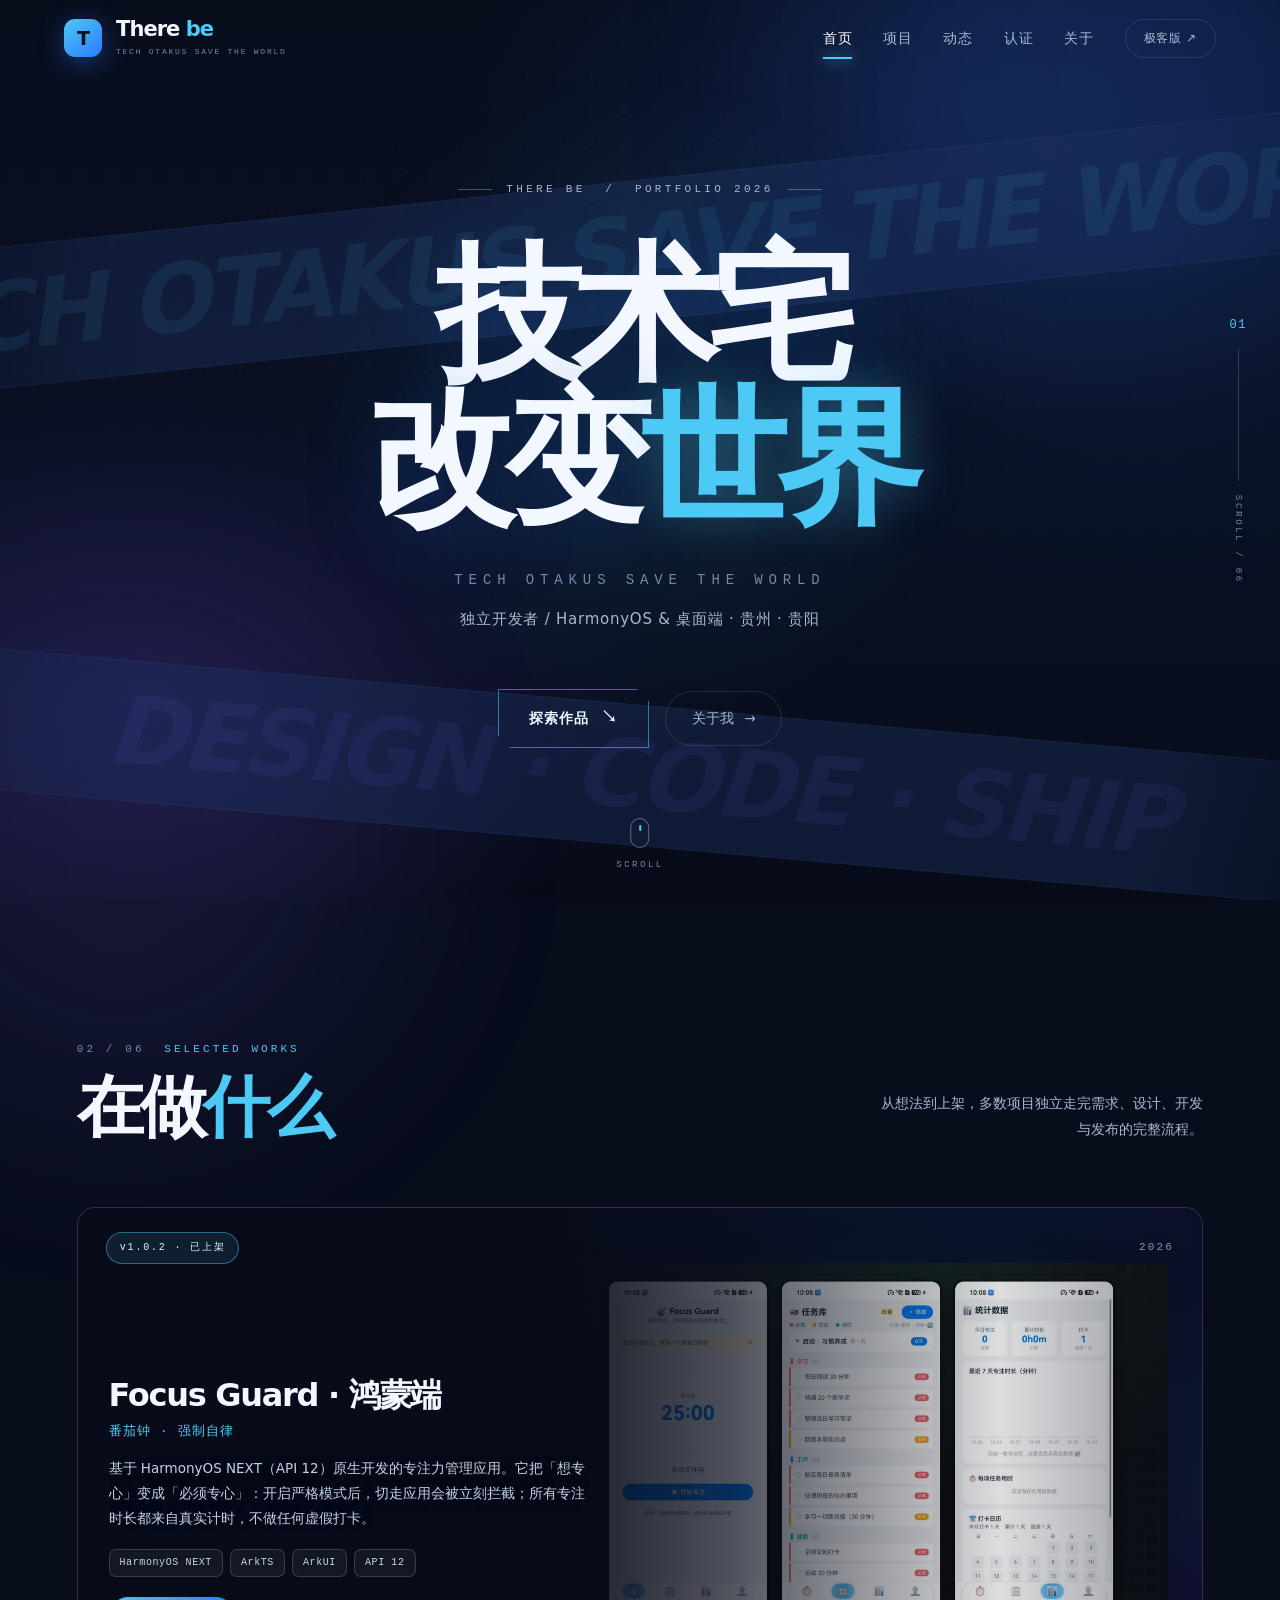
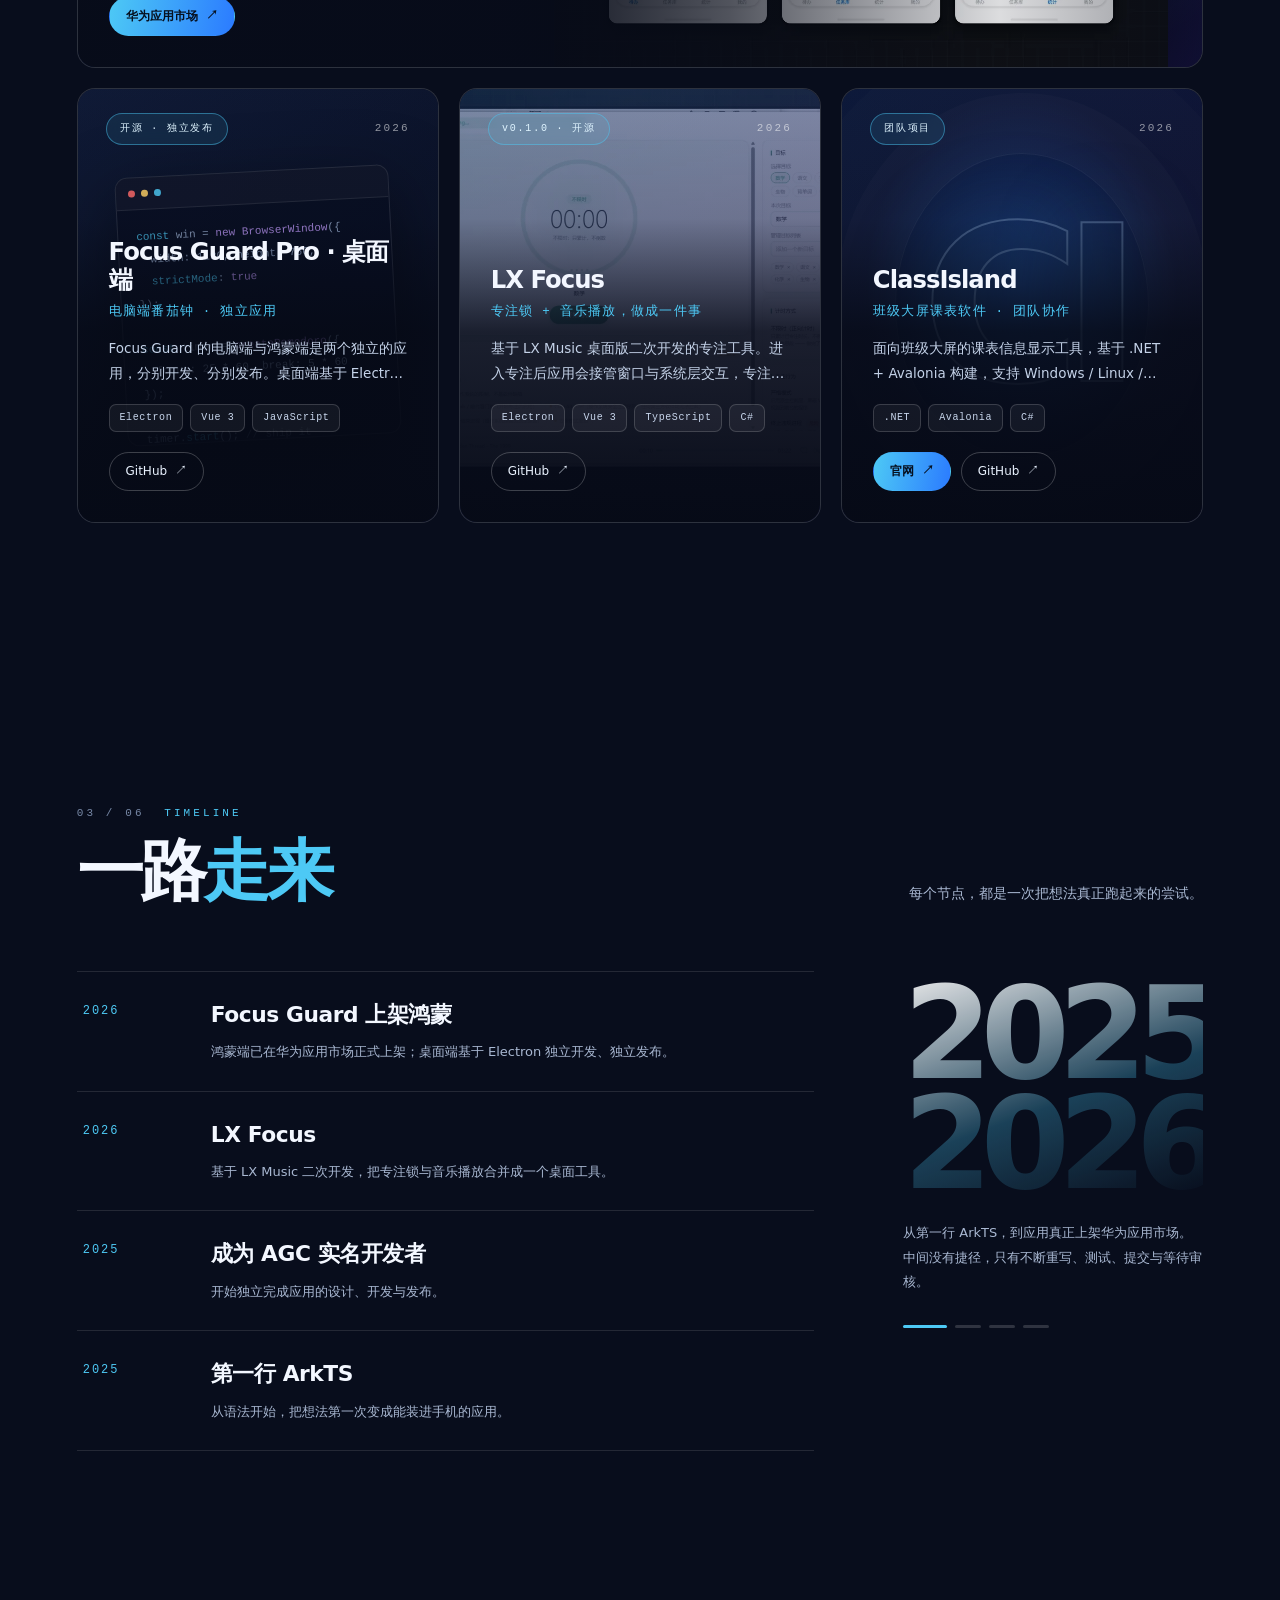
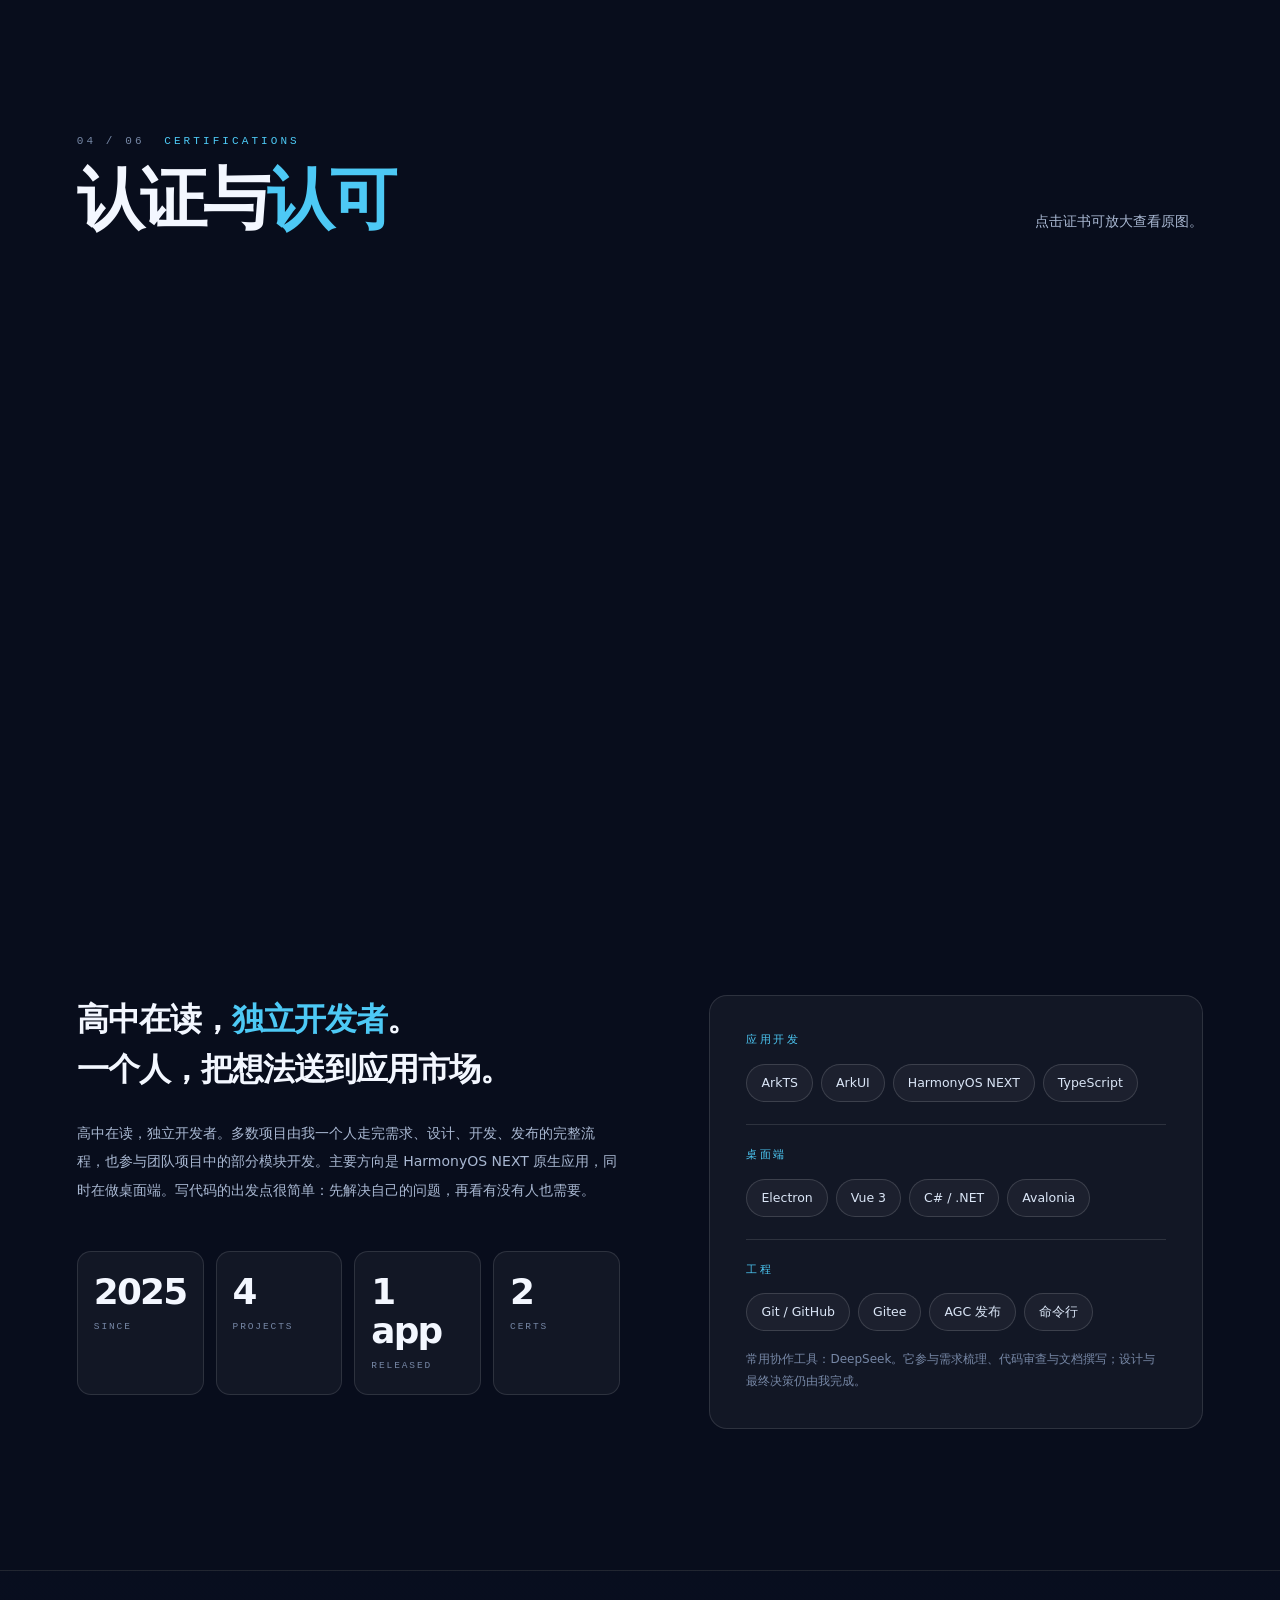
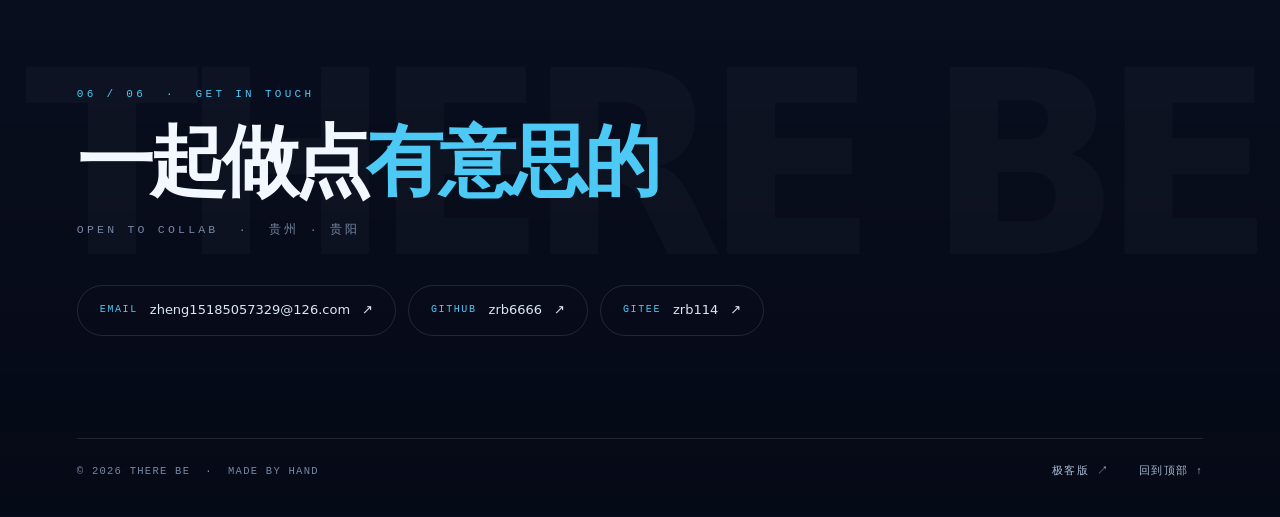
==== mihoyo.html @ 3201049d "新增米哈游官网风格作品集页面 mihoyo.html" ====
<!DOCTYPE html>
<html lang="zh-CN">
<head>
<meta charset="UTF-8">
<meta name="viewport" content="width=device-width, initial-scale=1, viewport-fit=cover">
<meta name="theme-color" content="#080d1c">
<title>There be · 技术宅改变世界</title>
<meta name="description" content="There be 的个人作品集 · 独立开发者 · HarmonyOS 与桌面端应用">
<style>
/* ============================================================
   There be / MIHOYO-STYLE EDITION
   版式语言参考米哈游官网：深蓝点阵、居中超粗大字、青蓝跳色、
   斜切条带、切角按钮、大图产品卡、右侧竖排进度。
   不使用对方 Logo、角色、图片与文案。
   内容全部来自 data.js，改那一处即可同步两版。
   ============================================================ */
:root{
  --bg:#080d1c;
  --bg2:#0c142a;
  --ink:#f3f7ff;
  --sub:#a9b8d2;
  --dim:#7788a6;
  --cyan:#4dc9f5;
  --blue:#2b7bff;
  --violet:#7c6bff;
  --line:rgba(255,255,255,.115);
  --card:rgba(255,255,255,.045);
  --r:18px;
  --mono:"JetBrains Mono","Cascadia Code",Consolas,"SFMono-Regular",monospace;
  --sans:"Segoe UI","PingFang SC","Microsoft YaHei",system-ui,-apple-system,sans-serif;
}
*{box-sizing:border-box;margin:0;padding:0}
html{scroll-behavior:smooth}
body{
  background:var(--bg); color:var(--ink); font-family:var(--sans);
  -webkit-font-smoothing:antialiased; overflow-x:hidden; line-height:1.6;
}
a{color:inherit;text-decoration:none}
img{display:block;max-width:100%}
button{font:inherit;color:inherit;background:none;border:0;cursor:pointer}
::selection{background:rgba(77,201,245,.32);color:#fff}
:focus-visible{outline:2px solid var(--cyan);outline-offset:4px}

/* ---------- 全局背景 ---------- */
.bg-grid{
  position:fixed;inset:0;z-index:0;pointer-events:none;
  background-image:radial-gradient(circle,rgba(150,195,255,.17) 1px,transparent 1.2px);
  background-size:32px 32px;
  -webkit-mask-image:radial-gradient(ellipse 90% 75% at 50% 35%,#000 10%,transparent 100%);
  mask-image:radial-gradient(ellipse 90% 75% at 50% 35%,#000 10%,transparent 100%);
  opacity:.7;
}
.bg-grad{
  position:fixed;inset:0;z-index:0;pointer-events:none;
  background:
    radial-gradient(ellipse 60% 50% at 78% 12%,rgba(43,90,200,.20),transparent 70%),
    radial-gradient(ellipse 55% 45% at 12% 78%,rgba(110,70,220,.16),transparent 72%),
    linear-gradient(180deg,#080d1c 0%,#0a1124 55%,#070b18 100%);
}
.orb{
  position:fixed;border-radius:50%;filter:blur(110px);pointer-events:none;z-index:0;
  opacity:.5;transition:transform .8s cubic-bezier(.2,.7,.2,1);
}
.orb-a{width:620px;height:620px;top:-220px;right:-160px;background:rgba(43,123,255,.28)}
.orb-b{width:520px;height:520px;bottom:-200px;left:-140px;background:rgba(124,107,255,.22)}
main,header,footer{position:relative;z-index:2}

/* ---------- 导航 ---------- */
.nav{
  position:fixed;top:0;left:0;right:0;height:78px;z-index:60;
  display:flex;align-items:center;justify-content:space-between;
  padding:0 clamp(22px,5vw,84px);
  border-bottom:1px solid transparent;
  transition:background .35s,border-color .35s,backdrop-filter .35s;
}
.nav.scrolled{background:rgba(8,13,28,.84);backdrop-filter:blur(20px);border-bottom-color:var(--line)}
.brand{display:flex;align-items:center;gap:14px;flex-shrink:0}
.brand-mark{
  width:38px;height:38px;border-radius:11px;display:grid;place-items:center;
  background:linear-gradient(140deg,var(--cyan),var(--blue));color:#06101f;
  font-weight:900;font-size:19px;letter-spacing:-.06em;
  box-shadow:0 6px 26px rgba(43,123,255,.4);
}
.brand-txt{font-size:21px;font-weight:900;letter-spacing:-.045em;line-height:1.1}
.brand-txt i{font-style:normal;color:var(--cyan)}
.brand-sub{display:block;font-family:var(--mono);font-size:8px;letter-spacing:.22em;color:var(--dim);margin-top:3px}
.menu{display:flex;align-items:center;gap:clamp(18px,2.4vw,36px)}
.menu a{
  position:relative;font-size:13.5px;color:var(--sub);padding:10px 0;
  letter-spacing:.06em;transition:color .25s;white-space:nowrap;
}
.menu a:hover,.menu a.active{color:#fff}
.menu a.active::after{
  content:"";position:absolute;left:0;right:0;bottom:0;height:2px;
  background:var(--cyan);box-shadow:0 0 14px var(--cyan);
}
.menu .alt{
  border:1px solid var(--line);border-radius:999px;padding:9px 18px;font-size:12px;
  transition:border-color .25s,background .25s;
}
.menu .alt:hover{border-color:var(--cyan);background:rgba(77,201,245,.08)}
.menu .alt.active::after{display:none}

/* ---------- 右侧进度轨 ---------- */
.rail{
  position:fixed;right:clamp(16px,2.6vw,44px);top:50%;transform:translateY(-50%);
  z-index:40;display:flex;flex-direction:column;align-items:center;gap:14px;
  font-family:var(--mono);font-size:10px;letter-spacing:.14em;color:var(--dim);
}
.rail .num{color:var(--cyan);font-size:12px}
.rail .track{width:1px;height:132px;background:rgba(255,255,255,.16);position:relative}
.rail .track i{position:absolute;top:0;left:0;width:1px;background:var(--cyan);box-shadow:0 0 10px var(--cyan);height:0;transition:height .25s}
.rail .lbl{writing-mode:vertical-rl;letter-spacing:.3em;font-size:9px}

/* ---------- 通用区块 ---------- */
.sec{padding:clamp(90px,11vw,150px) clamp(22px,6vw,100px);position:relative}
.sec-head{display:flex;align-items:flex-end;justify-content:space-between;gap:28px;margin-bottom:clamp(38px,5vw,64px)}
.sec-kicker{font-family:var(--mono);font-size:11px;letter-spacing:.28em;color:var(--cyan);margin-bottom:14px}
.sec-kicker b{color:var(--dim);font-weight:400;margin-right:10px}
.sec-title{font-size:clamp(36px,5.2vw,68px);font-weight:900;letter-spacing:-.055em;line-height:1.06}
.sec-title em{font-style:normal;color:var(--cyan)}
.sec-side{max-width:330px;font-size:14px;color:var(--sub);line-height:1.9;text-align:right}
.sec-index{font-family:var(--mono);font-size:clamp(50px,8vw,110px);font-weight:700;color:rgba(255,255,255,.045);letter-spacing:-.06em;line-height:1}

/* reveal */
.js .reveal{opacity:0;transform:translateY(34px);transition:opacity .75s cubic-bezier(.2,.7,.2,1),transform .75s cubic-bezier(.2,.7,.2,1)}
.js .reveal.in{opacity:1;transform:none}
.js .reveal.d1{transition-delay:.08s}.js .reveal.d2{transition-delay:.16s}
.js .reveal.d3{transition-delay:.24s}.js .reveal.d4{transition-delay:.32s}

/* ---------- 01 HERO ---------- */
.hero{
  min-height:100svh;display:flex;flex-direction:column;align-items:center;justify-content:center;
  text-align:center;position:relative;overflow:hidden;padding:130px 24px 110px;
}
.hero::after{
  content:"";position:absolute;inset:0;pointer-events:none;
  background:radial-gradient(circle 480px at var(--mx,50%) var(--my,45%),rgba(77,201,245,.10),transparent 70%);
}
.tape{
  position:absolute;left:-12%;width:124%;height:clamp(88px,11vw,150px);
  display:flex;align-items:center;justify-content:center;white-space:nowrap;
  font-style:italic;font-weight:900;font-size:clamp(48px,7.4vw,112px);letter-spacing:-.045em;
  color:rgba(77,201,245,.085);
  background:linear-gradient(90deg,transparent,rgba(28,48,94,.42) 18%,rgba(28,48,94,.42) 82%,transparent);
  border-top:1px solid rgba(120,170,255,.06);border-bottom:1px solid rgba(120,170,255,.06);
  pointer-events:none;user-select:none;
}
.tape.t1{top:20%;transform:rotate(-6deg)}
.tape.t2{bottom:6%;transform:rotate(5deg);color:rgba(124,107,255,.075)}
.hero-inner{position:relative;z-index:3;max-width:1100px}
.hero-kicker{
  display:inline-flex;align-items:center;gap:14px;font-family:var(--mono);
  font-size:11px;letter-spacing:.3em;color:var(--sub);margin-bottom:clamp(26px,3.5vw,44px);
}
.hero-kicker::before,.hero-kicker::after{content:"";width:34px;height:1px;background:rgba(255,255,255,.28)}
.hero h1{
  font-size:clamp(68px,11.5vw,178px);font-weight:900;line-height:.98;
  letter-spacing:-.075em;text-shadow:0 12px 70px rgba(20,70,160,.35);
}
.hero h1 .ln{display:block}
.hero h1 em{font-style:normal;color:var(--cyan);text-shadow:0 0 46px rgba(77,201,245,.38)}
.hero-en{
  margin-top:clamp(24px,3vw,38px);font-family:var(--mono);
  font-size:clamp(10px,1.15vw,14px);letter-spacing:.42em;color:var(--dim);
}
.hero-sub{margin-top:16px;font-size:clamp(13px,1.2vw,15px);color:var(--sub);letter-spacing:.05em}
.hero-btns{display:flex;align-items:center;justify-content:center;gap:16px;margin-top:clamp(38px,4.5vw,58px);flex-wrap:wrap}
.corner{
  position:relative;display:inline-flex;align-items:center;gap:12px;
  padding:16px 30px;font-size:14px;font-weight:700;letter-spacing:.08em;
  border:1px solid rgba(77,201,245,.55);color:#eaf8ff;
  clip-path:polygon(0 0,calc(100% - 13px) 0,100% 13px,100% 100%,13px 100%,0 calc(100% - 13px));
  transition:background .28s,color .28s,transform .28s,box-shadow .28s;
}
.corner:hover{background:var(--cyan);color:#07101f;transform:translateY(-2px);box-shadow:0 12px 40px rgba(77,201,245,.3)}
.corner .arw{font-family:var(--mono);font-size:16px}
.btn-ghost{
  display:inline-flex;align-items:center;gap:10px;padding:16px 26px;font-size:13.5px;
  color:var(--sub);border:1px solid var(--line);border-radius:999px;transition:all .28s;
}
.btn-ghost:hover{color:#fff;border-color:rgba(255,255,255,.4);background:rgba(255,255,255,.05)}
.scroll-cue{
  position:absolute;bottom:28px;left:50%;transform:translateX(-50%);z-index:4;
  display:flex;flex-direction:column;align-items:center;gap:10px;
  font-family:var(--mono);font-size:9px;letter-spacing:.28em;color:var(--dim);
}
.scroll-cue .mouse{width:19px;height:30px;border:1px solid rgba(255,255,255,.35);border-radius:11px;position:relative}
.scroll-cue .mouse::after{
  content:"";position:absolute;left:50%;top:6px;width:2px;height:6px;border-radius:2px;
  background:var(--cyan);transform:translateX(-50%);animation:cue 1.8s ease-in-out infinite;
}
@keyframes cue{0%,100%{opacity:.25;transform:translate(-50%,0)}50%{opacity:1;transform:translate(-50%,8px)}}

/* ---------- 02 项目大卡 ---------- */
.works-grid{display:grid;grid-template-columns:repeat(3,minmax(0,1fr));gap:20px}
.card{
  position:relative;border:1px solid var(--line);border-radius:var(--r);overflow:hidden;
  min-height:clamp(360px,34vw,470px);background:var(--card);isolation:isolate;
  transition:transform .45s cubic-bezier(.2,.7,.2,1),border-color .35s,box-shadow .45s;
}
.card:hover{transform:translateY(-6px);border-color:rgba(77,201,245,.4);box-shadow:0 26px 60px rgba(0,0,0,.45)}
.card.wide{grid-column:1/-1;min-height:clamp(380px,36vw,500px)}
.card-visual{position:absolute;inset:0;z-index:0;transition:transform .8s cubic-bezier(.2,.7,.2,1)}
.card:hover .card-visual{transform:scale(1.055)}
.card-shade{position:absolute;inset:0;z-index:1;background:linear-gradient(180deg,rgba(8,13,28,.06) 0%,rgba(8,13,28,.22) 30%,rgba(6,10,22,.84) 56%,rgba(6,10,22,.98) 100%)}
.card.wide .card-shade{background:linear-gradient(90deg,rgba(7,11,24,.97) 0%,rgba(7,11,24,.94) 42%,rgba(7,11,24,.70) 58%,rgba(7,11,24,.14) 82%,rgba(7,11,24,.46) 100%)}
.card-top{position:absolute;top:24px;left:28px;right:28px;z-index:2;display:flex;justify-content:space-between;align-items:center}
.badge{
  font-family:var(--mono);font-size:10px;letter-spacing:.18em;color:#dff4ff;
  border:1px solid rgba(77,201,245,.45);background:rgba(77,201,245,.10);
  padding:7px 13px;border-radius:999px;backdrop-filter:blur(8px);
}
.card-year{font-family:var(--mono);font-size:11px;letter-spacing:.2em;color:rgba(255,255,255,.55)}
.card-body{position:absolute;z-index:2;left:clamp(24px,2.4vw,38px);right:clamp(24px,2.4vw,38px);bottom:clamp(24px,2.4vw,36px)}
.card.wide .card-body{max-width:50%}
.card-name{font-size:clamp(24px,2.5vw,38px);font-weight:900;letter-spacing:-.04em;line-height:1.15}
.card:not(.wide) .card-name{font-size:clamp(21px,1.9vw,28px)}
.card-sub{font-size:12.5px;color:var(--cyan);letter-spacing:.1em;margin-top:8px;font-family:var(--mono)}
.card-desc{font-size:13.5px;color:#c4d2e8;line-height:1.85;margin-top:14px;display:-webkit-box;-webkit-line-clamp:2;-webkit-box-orient:vertical;overflow:hidden}
.card.wide .card-desc{-webkit-line-clamp:3;max-width:480px;text-shadow:0 2px 14px rgba(4,8,18,.92)}
.tags{display:flex;flex-wrap:wrap;gap:7px;margin-top:18px}
.tags span{
  font-family:var(--mono);font-size:10px;letter-spacing:.06em;color:#c8d6ec;
  border:1px solid rgba(255,255,255,.16);background:rgba(255,255,255,.05);
  padding:5px 10px;border-radius:7px;
}
.card-links{display:flex;gap:10px;margin-top:20px;flex-wrap:wrap}
.card-links a{
  display:inline-flex;align-items:center;gap:8px;font-size:12px;padding:9px 16px;border-radius:999px;
  border:1px solid rgba(255,255,255,.22);color:#eaf3ff;transition:all .25s;
}
.card-links a:hover{background:#fff;color:#0a1124;border-color:#fff}
.card-links a.primary{background:linear-gradient(100deg,var(--cyan),var(--blue));border-color:transparent;color:#06101f;font-weight:700}
.card-links a.primary:hover{filter:brightness(1.12)}
.card-links .arrow{font-family:var(--mono)}

/* 卡片视觉：四种 */
.v-phone{
  background:radial-gradient(ellipse 48% 70% at 74% 55%,rgba(77,201,245,.28),transparent 72%),
             linear-gradient(140deg,#12224a,#0a1430 60%,#1a1550);
}
.v-phone img{position:absolute;right:3%;bottom:-2%;height:90%;width:auto;object-fit:contain;filter:drop-shadow(0 18px 46px rgba(0,0,0,.6))}
.v-shot{background:linear-gradient(140deg,#101c3c,#0a1430)}
.v-shot img{width:100%;height:100%;object-fit:cover;opacity:.72;filter:brightness(.78) saturate(.9)}
.v-shot::after{content:"";position:absolute;inset:0;background:linear-gradient(140deg,rgba(43,123,255,.16),rgba(124,107,255,.20))}
.v-window{
  background:linear-gradient(140deg,#101b38,#0b1228 70%,#161a3e);
  display:grid;place-items:center;
}
.v-window .win{
  width:76%;height:62%;border:1px solid rgba(255,255,255,.14);border-radius:12px;
  background:rgba(9,15,34,.86);box-shadow:0 26px 70px rgba(0,0,0,.55);overflow:hidden;
  transform:rotate(-3deg);transition:transform .8s cubic-bezier(.2,.7,.2,1);
}
.card:hover .v-window .win{transform:rotate(0) translateY(-6px)}
.v-window .bar{height:32px;border-bottom:1px solid rgba(255,255,255,.1);display:flex;align-items:center;gap:6px;padding:0 12px;background:rgba(255,255,255,.035)}
.v-window .bar i{width:7px;height:7px;border-radius:50%;background:rgba(255,255,255,.22)}
.v-window .bar i:first-child{background:#ff6b6b}.v-window .bar i:nth-child(2){background:#ffd166}.v-window .bar i:nth-child(3){background:var(--cyan)}
.v-window .code{padding:16px 18px;font-family:var(--mono);font-size:11px;line-height:2.05;color:#9fb4d6}
.v-window .code b{color:var(--cyan);font-weight:400}.v-window .code u{color:#c39cff;text-decoration:none}
.v-mono{
  background:radial-gradient(ellipse 60% 60% at 50% 45%,rgba(43,123,255,.32),transparent 72%),
             linear-gradient(140deg,#0d1a3c,#111033);
  display:grid;place-items:center;
}
.v-mono span{
  font-size:clamp(120px,17vw,240px);font-weight:900;letter-spacing:-.09em;line-height:1;
  color:transparent;-webkit-text-stroke:2px rgba(180,215,255,.35);
  text-shadow:0 0 90px rgba(77,201,245,.25);
}
.v-mono::before{
  content:"";position:absolute;width:70%;height:70%;border:1px solid rgba(255,255,255,.07);
  border-radius:50%;box-shadow:0 0 0 60px rgba(255,255,255,.018),0 0 0 120px rgba(255,255,255,.012);
}

/* ---------- 03 动态 / 时间线 ---------- */
.news{display:grid;grid-template-columns:minmax(0,1fr) 300px;gap:clamp(40px,7vw,100px);align-items:start}
.news-list{border-top:1px solid var(--line)}
.news-item{
  display:grid;grid-template-columns:104px minmax(0,1fr);gap:24px;
  padding:26px 6px;border-bottom:1px solid var(--line);transition:background .3s,padding .3s;
}
.news-item:hover{background:rgba(255,255,255,.035);padding-left:16px}
.news-time{font-family:var(--mono);font-size:12px;letter-spacing:.16em;color:var(--cyan);padding-top:4px}
.news-title{font-size:clamp(17px,1.7vw,22px);font-weight:800;letter-spacing:-.02em}
.news-desc{font-size:13px;color:var(--sub);line-height:1.85;margin-top:8px}
.news-aside{position:relative;padding-top:8px}
.news-aside .big{
  font-size:clamp(76px,10vw,148px);font-weight:900;letter-spacing:-.09em;line-height:.86;
  background:linear-gradient(160deg,rgba(255,255,255,.9),rgba(77,201,245,.28) 55%,transparent);
  -webkit-background-clip:text;background-clip:text;color:transparent;
}
.news-aside p{font-size:13px;color:var(--sub);line-height:1.9;margin-top:22px}
.news-aside .dotline{display:flex;gap:8px;margin-top:30px}
.news-aside .dotline i{width:26px;height:3px;border-radius:2px;background:rgba(255,255,255,.16)}
.news-aside .dotline i:first-child{background:var(--cyan);width:44px}

/* ---------- 04 认证 ---------- */
.certs-grid{display:grid;grid-template-columns:repeat(2,minmax(0,1fr));gap:20px}
.cert-card{
  display:grid;grid-template-columns:150px minmax(0,1fr);gap:28px;align-items:center;
  padding:26px;border:1px solid var(--line);border-radius:var(--r);background:var(--card);
  transition:transform .4s,border-color .3s,background .3s;cursor:zoom-in;
}
.cert-card:hover{transform:translateY(-4px);border-color:rgba(77,201,245,.38);background:rgba(255,255,255,.07)}
.cert-thumb{
  height:180px;border-radius:10px;overflow:hidden;background:#e9eef7;
  display:grid;place-items:center;border:1px solid rgba(255,255,255,.14);
}
.cert-thumb img{width:100%;height:100%;object-fit:cover}
.cert-level{font-family:var(--mono);font-size:10px;letter-spacing:.2em;color:var(--cyan)}
.cert-name{font-size:clamp(17px,1.7vw,22px);font-weight:800;margin-top:10px;letter-spacing:-.02em}
.cert-org{font-size:12.5px;color:var(--sub);margin-top:8px}
.cert-meta{font-family:var(--mono);font-size:11px;color:var(--dim);margin-top:16px;letter-spacing:.08em}
.cert-zoom{display:inline-flex;align-items:center;gap:7px;font-size:11.5px;color:var(--cyan);margin-top:18px;font-family:var(--mono)}

/* ---------- 05 关于 / 技术栈 ---------- */
.about{display:grid;grid-template-columns:minmax(0,1.1fr) minmax(0,1fr);gap:clamp(40px,7vw,96px);align-items:start}
.about-lead{font-size:clamp(22px,2.5vw,34px);font-weight:800;line-height:1.55;letter-spacing:-.03em}
.about-lead em{font-style:normal;color:var(--cyan)}
.about-intro{font-size:14px;color:var(--sub);line-height:2.05;margin-top:24px;max-width:620px}
.stats-grid{display:grid;grid-template-columns:repeat(4,1fr);gap:12px;margin-top:46px}
.stat{
  border:1px solid var(--line);border-radius:14px;padding:20px 16px;background:var(--card);
  transition:border-color .3s,transform .3s;
}
.stat:hover{border-color:rgba(77,201,245,.4);transform:translateY(-3px)}
.stat b{display:block;font-size:clamp(24px,2.8vw,38px);font-weight:900;letter-spacing:-.05em;line-height:1.1}
.stat span{display:block;font-family:var(--mono);font-size:9.5px;letter-spacing:.2em;color:var(--dim);margin-top:8px;text-transform:uppercase}
.stack-box{border:1px solid var(--line);border-radius:var(--r);background:var(--card);padding:clamp(24px,3vw,36px)}
.stack-row{padding:22px 0;border-bottom:1px solid var(--line)}
.stack-row:first-child{padding-top:0}.stack-row:last-child{border:0;padding-bottom:0}
.stack-group{font-family:var(--mono);font-size:11px;letter-spacing:.22em;color:var(--cyan);margin-bottom:14px}
.stack-items{display:flex;flex-wrap:wrap;gap:8px}
.stack-items span{
  font-size:12.5px;color:#dbe6f7;border:1px solid rgba(255,255,255,.14);
  background:rgba(255,255,255,.045);padding:8px 14px;border-radius:999px;transition:all .25s;
}
.stack-items span:hover{border-color:var(--cyan);color:#fff;background:rgba(77,201,245,.1)}
.stack-note{font-size:12px;color:var(--dim);margin-top:18px;line-height:1.8}

/* ---------- 06 页脚 ---------- */
.footer{
  position:relative;overflow:hidden;border-top:1px solid var(--line);
  padding:clamp(72px,9vw,120px) clamp(22px,6vw,100px) 36px;
  background:linear-gradient(180deg,rgba(10,17,36,.4),rgba(6,10,22,.9));
}
.footer-word{
  position:absolute;left:50%;top:12%;transform:translateX(-50%);
  font-size:clamp(110px,20vw,320px);font-weight:900;letter-spacing:-.08em;line-height:1;
  color:rgba(255,255,255,.028);white-space:nowrap;pointer-events:none;user-select:none;
}
.footer-in{position:relative;z-index:2}
.footer-tag{font-family:var(--mono);font-size:11px;letter-spacing:.3em;color:var(--cyan)}
.footer h2{font-size:clamp(38px,6vw,84px);font-weight:900;letter-spacing:-.06em;line-height:1.05;margin-top:18px}
.footer h2 em{font-style:normal;color:var(--cyan)}
.footer-sub{font-family:var(--mono);font-size:11.5px;letter-spacing:.28em;color:var(--dim);margin-top:18px}
.contact-row{display:flex;flex-wrap:wrap;gap:12px;margin-top:46px}
.contact-row a{
  display:inline-flex;align-items:center;gap:12px;padding:14px 22px;border-radius:999px;
  border:1px solid var(--line);font-size:13px;color:#dbe6f7;transition:all .28s;
}
.contact-row a:hover{border-color:var(--cyan);background:rgba(77,201,245,.09);transform:translateY(-2px)}
.contact-row a b{font-family:var(--mono);font-size:10px;letter-spacing:.16em;color:var(--cyan);font-weight:400}
.footer-bot{
  display:flex;justify-content:space-between;flex-wrap:wrap;gap:14px;
  margin-top:clamp(60px,8vw,110px);padding-top:24px;border-top:1px solid var(--line);
  font-family:var(--mono);font-size:10.5px;letter-spacing:.12em;color:var(--dim);
}
.footer-bot a{color:var(--sub)}.footer-bot a:hover{color:var(--cyan)}

/* ---------- 灯箱 ---------- */
.lb{
  position:fixed;inset:0;z-index:100;background:rgba(4,7,16,.92);backdrop-filter:blur(14px);
  display:none;align-items:center;justify-content:center;padding:36px;cursor:zoom-out;
}
.lb.open{display:flex}
.lb img{max-width:min(92vw,1000px);max-height:88vh;object-fit:contain;border-radius:8px;box-shadow:0 30px 90px rgba(0,0,0,.7)}
.lb .close{position:absolute;top:26px;right:32px;font-family:var(--mono);font-size:12px;letter-spacing:.2em;color:var(--sub)}

/* ---------- 响应式 ---------- */
@media (max-width:1080px){
  .rail{display:none}
  .news{grid-template-columns:1fr}
  .news-aside{display:none}
  .card.wide .card-body{max-width:62%}
}
@media (max-width:900px){
  .works-grid{grid-template-columns:repeat(2,minmax(0,1fr))}
  .card.wide{grid-column:1/-1}
  .about{grid-template-columns:1fr}
  .sec-side{display:none}
  .v-phone img{height:86%;right:2%}
}
@media (max-width:720px){
  .nav{height:66px;padding:0 20px}
  .brand-txt{font-size:18px}.brand-sub{display:none}
  .menu{gap:14px}
  .menu a{font-size:12px}
  .menu a:nth-child(3),.menu a:nth-child(4){display:none}
  .menu .alt{display:none}
  .hero{padding:120px 18px 100px;min-height:100svh}
  .hero h1{font-size:clamp(58px,15vw,104px);letter-spacing:-.07em}
  .hero-en{letter-spacing:.24em;font-size:10px}
  .hero-kicker{font-size:9px;letter-spacing:.18em;white-space:nowrap;margin-bottom:26px}
  .hero-kicker::before,.hero-kicker::after{display:none}
  .tape.t1{top:23%;opacity:.72}.tape.t2{bottom:9%;opacity:.6}
  .tape{font-size:clamp(34px,9vw,60px)}
  .works-grid,.certs-grid{grid-template-columns:1fr}
  .card,.card.wide{min-height:500px;grid-column:auto}
  .card.wide .card-body{max-width:100%}
  /* 移动端把视觉图锁在上半部，下半部纯深色留给文字，避免叠字 */
  .card-visual{inset:0 0 43% 0}
  .card:hover .card-visual{transform:scale(1.03)}
  .card-shade,.card.wide .card-shade{
    background:linear-gradient(180deg,rgba(7,11,24,.06) 0%,rgba(7,11,24,.20) 38%,rgba(6,10,22,.92) 59%,#060a16 76%);
  }
  .card-body{bottom:22px}
  .card-desc,.card.wide .card-desc{-webkit-line-clamp:2}
  .tags{margin-top:12px}
  .card-links{margin-top:14px}
  .v-phone img{height:96%;width:auto;right:0;bottom:0;opacity:.95}
  .v-window .win{height:74%;width:84%}
  .v-mono span{font-size:140px}
  .news-item{grid-template-columns:70px 1fr;gap:14px;padding:22px 2px}
  .stats-grid{grid-template-columns:repeat(2,1fr)}
  .cert-card{grid-template-columns:110px 1fr;gap:18px;padding:18px}
  .cert-thumb{height:140px}
  .sec{padding:78px 20px}
  .footer h2{font-size:clamp(36px,10vw,60px)}
  .footer-word{font-size:34vw}
}
@media (prefers-reduced-motion:reduce){
  html{scroll-behavior:auto}
  *,*::before,*::after{animation-duration:.01ms!important;transition-duration:.01ms!important}
  .js .reveal{opacity:1;transform:none}
}
</style>
</head>
<body>

<div class="bg-grad"></div>
<div class="bg-grid"></div>
<div class="orb orb-a" id="orbA"></div>
<div class="orb orb-b" id="orbB"></div>

<header class="nav" id="nav">
  <a class="brand" href="#home" aria-label="返回顶部">
    <span class="brand-mark">T</span>
    <span>
      <span class="brand-txt">There <i>be</i></span>
      <span class="brand-sub">TECH OTAKUS SAVE THE WORLD</span>
    </span>
  </a>
  <nav class="menu" id="menu" aria-label="主导航">
    <a href="#home" class="active">首页</a>
    <a href="#works">项目</a>
    <a href="#timeline">动态</a>
    <a href="#certs">认证</a>
    <a href="#about">关于</a>
    <a href="index.html" class="alt">极客版 ↗</a>
  </nav>
</header>

<aside class="rail" aria-hidden="true">
  <span class="num" id="railNum">01</span>
  <span class="track"><i id="railBar"></i></span>
  <span class="lbl">SCROLL / 06</span>
</aside>

<main>

  <!-- 01 HERO -->
  <section class="hero" id="home">
    <div class="tape t1">TECH OTAKUS SAVE THE WORLD</div>
    <div class="tape t2">DESIGN · CODE · SHIP</div>
    <div class="hero-inner">
      <div class="hero-kicker">THERE BE&nbsp;&nbsp;/&nbsp;&nbsp;PORTFOLIO 2026</div>
      <h1>
        <span class="ln">技术宅</span>
        <span class="ln">改变<em>世界</em></span>
      </h1>
      <div class="hero-en">TECH OTAKUS SAVE THE WORLD</div>
      <div class="hero-sub" id="heroSub">独立开发者 · HarmonyOS 与桌面端应用</div>
      <div class="hero-btns">
        <a class="corner" href="#works">探索作品 <span class="arw">↘</span></a>
        <a class="btn-ghost" href="#about">关于我 <span aria-hidden="true">→</span></a>
      </div>
    </div>
    <div class="scroll-cue" aria-hidden="true">
      <span class="mouse"></span>
      <span>SCROLL</span>
    </div>
  </section>

  <!-- 02 项目 -->
  <section class="sec" id="works">
    <div class="sec-head reveal">
      <div>
        <div class="sec-kicker"><b>02 / 06</b> SELECTED WORKS</div>
        <h2 class="sec-title">在做<em>什么</em></h2>
      </div>
      <div class="sec-side">从想法到上架，多数项目独立走完需求、设计、开发与发布的完整流程。</div>
    </div>
    <div class="works-grid" id="worksGrid"></div>
  </section>

  <!-- 03 动态 -->
  <section class="sec" id="timeline">
    <div class="sec-head reveal">
      <div>
        <div class="sec-kicker"><b>03 / 06</b> TIMELINE</div>
        <h2 class="sec-title">一路<em>走来</em></h2>
      </div>
      <div class="sec-side">每个节点，都是一次把想法真正跑起来的尝试。</div>
    </div>
    <div class="news">
      <div class="news-list" id="newsList"></div>
      <div class="news-aside reveal d2">
        <div class="big">2025<br>2026</div>
        <p>从第一行 ArkTS，到应用真正上架华为应用市场。中间没有捷径，只有不断重写、测试、提交与等待审核。</p>
        <div class="dotline"><i></i><i></i><i></i><i></i></div>
      </div>
    </div>
  </section>

  <!-- 04 认证 -->
  <section class="sec" id="certs">
    <div class="sec-head reveal">
      <div>
        <div class="sec-kicker"><b>04 / 06</b> CERTIFICATIONS</div>
        <h2 class="sec-title">认证与<em>认可</em></h2>
      </div>
      <div class="sec-side">点击证书可放大查看原图。</div>
    </div>
    <div class="certs-grid" id="certsGrid"></div>
  </section>

  <!-- 05 关于 -->
  <section class="sec" id="about">
    <div class="sec-head reveal">
      <div>
        <div class="sec-kicker"><b>05 / 06</b> ABOUT / TOOLBOX</div>
        <h2 class="sec-title">关于<em>我</em></h2>
      </div>
      <div class="sec-side">写代码的出发点很简单：先解决自己的问题，再看有没有人也需要。</div>
    </div>
    <div class="about">
      <div class="reveal">
        <div class="about-lead" id="aboutLead"></div>
        <p class="about-intro" id="aboutIntro"></p>
        <div class="stats-grid" id="statsGrid"></div>
      </div>
      <div class="stack-box reveal d2">
        <div id="stackRows"></div>
        <p class="stack-note">常用协作工具：DeepSeek。它参与需求梳理、代码审查与文档撰写；设计与最终决策仍由我完成。</p>
      </div>
    </div>
  </section>

</main>

<!-- 06 页脚 / 联系 -->
<footer class="footer" id="contact">
  <div class="footer-word" aria-hidden="true">THERE BE</div>
  <div class="footer-in">
    <div class="footer-tag">06 / 06 &nbsp;·&nbsp; GET IN TOUCH</div>
    <h2>一起做点<em>有意思的</em></h2>
    <div class="footer-sub">OPEN TO COLLAB &nbsp;·&nbsp; 贵州 · 贵阳</div>
    <div class="contact-row" id="contactRow"></div>
    <div class="footer-bot">
      <span>© <span id="year">2026</span> THERE BE &nbsp;·&nbsp; MADE BY HAND</span>
      <span><a href="index.html">极客版 ↗</a> &nbsp;&nbsp; <a href="#home">回到顶部 ↑</a></span>
    </div>
  </div>
</footer>

<div class="lb" id="lightbox" role="dialog" aria-modal="true" aria-label="证书原图">
  <span class="close">ESC / 点击关闭</span>
  <img id="lbImg" alt="证书原图">
</div>

<script src="data.js"></script>
<script>
(function () {
  document.documentElement.classList.add('js');
  var S = (typeof SITE !== 'undefined') ? SITE : null;
  var $ = function (s) { return document.querySelector(s); };
  var esc = function (s) {
    return String(s == null ? '' : s).replace(/[&<>"']/g, function (c) {
      return { '&': '&amp;', '<': '&lt;', '>': '&gt;', '"': '&quot;', "'": '&#39;' }[c];
    });
  };

  if (!S) { console.error('data.js 未加载'); return; }

  /* ---------- 首屏 ---------- */
  $('#heroSub').textContent = S.role + ' · ' + S.location;
  document.title = S.name + ' · ' + S.tagline;
  $('#year').textContent = new Date().getFullYear();

  /* ---------- 项目卡 ---------- */
  var visuals = [
    '<div class="card-visual v-phone"><img src="assets/screenshots/focus-guard-harmony.webp" alt="Focus Guard 鸿蒙端真机截图"></div>',
    '<div class="card-visual v-window"><div class="win"><div class="bar"><i></i><i></i><i></i></div><div class="code"><b>const</b> win = <u>new BrowserWindow</u>({<br>&nbsp;&nbsp;width: 1180, height: 760,<br>&nbsp;&nbsp;<b>strictMode</b>: <u>true</u><br>});<br><br><b>const</b> timer = <u>createPomodoro</u>({<br>&nbsp;&nbsp;focus: 25 * 60, break: 5 * 60<br>});<br><br>timer.<b>start</b>(); <span style="color:#5c6b85">// ship it</span></div></div></div>',
    '<div class="card-visual v-shot"><img src="assets/screenshots/lx-focus.webp" alt="LX Focus 桌面端截图"></div>',
    '<div class="card-visual v-mono"><span>CI</span></div>'
  ];

  $('#worksGrid').innerHTML = S.projects.map(function (p, i) {
    var wide = p.featured ? ' wide' : '';
    var links = [];
    if (p.demo) links.push('<a class="primary" href="' + esc(p.demo) + '" target="_blank" rel="noopener">' + esc(p.demoLabel || '在线演示') + ' <span class="arrow">↗</span></a>');
    (p.links || []).forEach(function (l) {
      links.push('<a href="' + esc(l.href) + '" target="_blank" rel="noopener">' + esc(l.label) + ' <span class="arrow">↗</span></a>');
    });
    var tags = (p.stack || []).slice(0, 4).map(function (t) { return '<span>' + esc(t) + '</span>'; }).join('');
    return '' +
      '<article class="card' + wide + ' reveal' + (i ? ' d' + Math.min(i, 4) : '') + '">' +
        visuals[i % visuals.length] +
        '<div class="card-shade"></div>' +
        '<div class="card-top"><span class="badge">' + esc(p.status || 'PROJECT') + '</span><span class="card-year">' + esc(p.year || '') + '</span></div>' +
        '<div class="card-body">' +
          '<h3 class="card-name">' + esc(p.name) + '</h3>' +
          '<div class="card-sub">' + esc(p.subtitle || '') + '</div>' +
          '<p class="card-desc">' + esc(p.desc || '') + '</p>' +
          '<div class="tags">' + tags + '</div>' +
          '<div class="card-links">' + links.join('') + '</div>' +
        '</div>' +
      '</article>';
  }).join('');

  /* ---------- 时间线 ---------- */
  $('#newsList').innerHTML = S.timeline.map(function (n, i) {
    return '<div class="news-item reveal d' + Math.min(i + 1, 4) + '">' +
      '<span class="news-time">' + esc(n.time) + '</span>' +
      '<div><div class="news-title">' + esc(n.title) + '</div>' +
      '<div class="news-desc">' + esc(n.desc) + '</div></div></div>';
  }).join('');

  /* ---------- 认证 ---------- */
  $('#certsGrid').innerHTML = S.certs.map(function (c, i) {
    return '<div class="cert-card reveal d' + (i + 1) + '" data-img="' + esc(c.image || '') + '" tabindex="0" role="button" aria-label="放大查看 ' + esc(c.name) + '">' +
      '<div class="cert-thumb"><img src="' + esc(c.image || '') + '" alt="' + esc(c.name) + '" loading="lazy"></div>' +
      '<div><div class="cert-level">' + esc(c.level || 'CERTIFICATE') + '</div>' +
      '<div class="cert-name">' + esc(c.name) + '</div>' +
      '<div class="cert-org">' + esc(c.org) + '</div>' +
      '<div class="cert-meta">' + esc(c.issued) + ' &nbsp;—&nbsp; ' + esc(c.valid) + '</div>' +
      '<div class="cert-zoom">⊕ 查看原图</div></div></div>';
  }).join('');

  /* ---------- 关于 ---------- */
  $('#aboutLead').innerHTML = '高中在读，<em>独立开发者</em>。<br>一个人，把想法送到应用市场。';
  $('#aboutIntro').textContent = S.intro;
  $('#statsGrid').innerHTML = S.stats.map(function (s) {
    return '<div class="stat"><b>' + esc(s.v) + '</b><span>' + esc(s.k) + '</span></div>';
  }).join('');
  $('#stackRows').innerHTML = S.stack.map(function (g) {
    return '<div class="stack-row"><div class="stack-group">' + esc(g.group) + '</div>' +
      '<div class="stack-items">' + g.items.map(function (t) { return '<span>' + esc(t) + '</span>'; }).join('') + '</div></div>';
  }).join('');

  /* ---------- 联系 ---------- */
  $('#contactRow').innerHTML = S.contacts.map(function (c) {
    return '<a href="' + esc(c.href) + '"' + (c.href.indexOf('http') === 0 ? ' target="_blank" rel="noopener"' : '') + '>' +
      '<b>' + esc(c.label.toUpperCase()) + '</b>' + esc(c.value) + ' <span aria-hidden="true">↗</span></a>';
  }).join('');

  /* ---------- 灯箱 ---------- */
  var lb = $('#lightbox'), lbImg = $('#lbImg'), lastFocus = null;
  function openLb(src) {
    if (!src) return;
    lastFocus = document.activeElement;
    lbImg.src = src; lb.classList.add('open'); document.body.style.overflow = 'hidden';
  }
  function closeLb() {
    lb.classList.remove('open'); document.body.style.overflow = '';
    if (lastFocus && lastFocus.focus) lastFocus.focus();
  }
  $('#certsGrid').addEventListener('click', function (e) {
    var card = e.target.closest('.cert-card'); if (card) openLb(card.dataset.img);
  });
  $('#certsGrid').addEventListener('keydown', function (e) {
    if (e.key === 'Enter' || e.key === ' ') {
      var card = e.target.closest('.cert-card');
      if (card) { e.preventDefault(); openLb(card.dataset.img); }
    }
  });
  lb.addEventListener('click', closeLb);
  document.addEventListener('keydown', function (e) { if (e.key === 'Escape' && lb.classList.contains('open')) closeLb(); });

  /* ---------- 滚动：导航 / 进度 / 高亮 ---------- */
  var sections = ['home', 'works', 'timeline', 'certs', 'about', 'contact'];
  var nav = $('#nav'), menuLinks = Array.prototype.slice.call(document.querySelectorAll('#menu a[href^="#"]'));
  function onScroll() {
    var y = window.scrollY || document.documentElement.scrollTop;
    nav.classList.toggle('scrolled', y > 30);
    var max = document.documentElement.scrollHeight - window.innerHeight;
    $('#railBar').style.height = (max > 0 ? Math.min(100, y / max * 100) : 0) + '%';
    var cur = 0;
    sections.forEach(function (id, i) {
      var el = document.getElementById(id);
      if (el && el.getBoundingClientRect().top <= window.innerHeight * 0.42) cur = i;
    });
    $('#railNum').textContent = String(cur + 1).padStart(2, '0');
    menuLinks.forEach(function (a) { a.classList.toggle('active', a.getAttribute('href') === '#' + sections[cur]); });
  }
  window.addEventListener('scroll', onScroll, { passive: true });
  window.addEventListener('resize', onScroll);
  onScroll();

  /* ---------- 入场 ---------- */
  if ('IntersectionObserver' in window) {
    var io = new IntersectionObserver(function (entries) {
      entries.forEach(function (en) {
        if (en.isIntersecting) { en.target.classList.add('in'); io.unobserve(en.target); }
      });
    }, { threshold: 0.12, rootMargin: '0px 0px -6% 0px' });
    document.querySelectorAll('.reveal').forEach(function (el) { io.observe(el); });
  } else {
    document.querySelectorAll('.reveal').forEach(function (el) { el.classList.add('in'); });
  }

  /* ---------- 鼠标光斑视差 ---------- */
  var hero = document.querySelector('.hero'), reduce = window.matchMedia('(prefers-reduced-motion: reduce)').matches;
  if (!reduce) {
    hero.addEventListener('mousemove', function (e) {
      var r = hero.getBoundingClientRect();
      hero.style.setProperty('--mx', ((e.clientX - r.left) / r.width * 100) + '%');
      hero.style.setProperty('--my', ((e.clientY - r.top) / r.height * 100) + '%');
    });
    window.addEventListener('scroll', function () {
      var y = window.scrollY;
      $('#orbA').style.transform = 'translate3d(0,' + (y * 0.06) + 'px,0)';
      $('#orbB').style.transform = 'translate3d(0,' + (-y * 0.045) + 'px,0)';
    }, { passive: true });
  }
})();
</script>
</body>
</html>
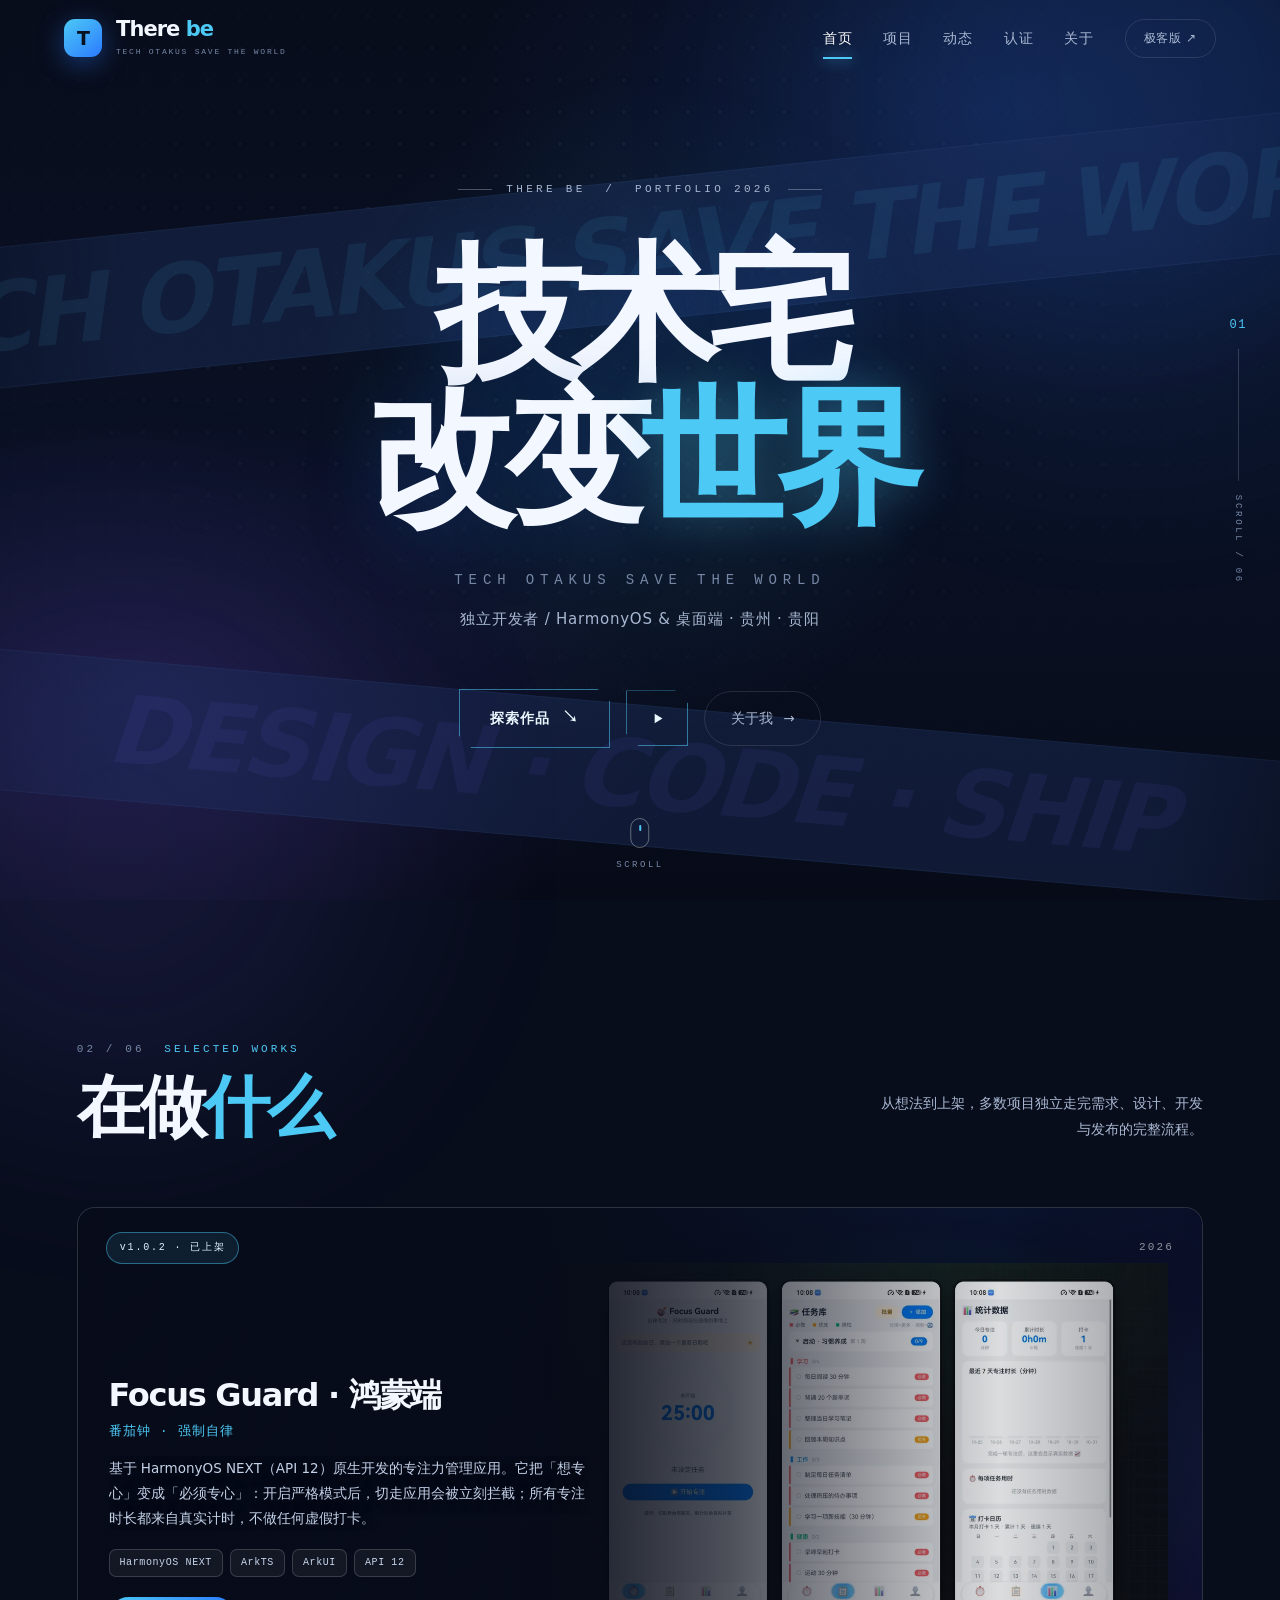
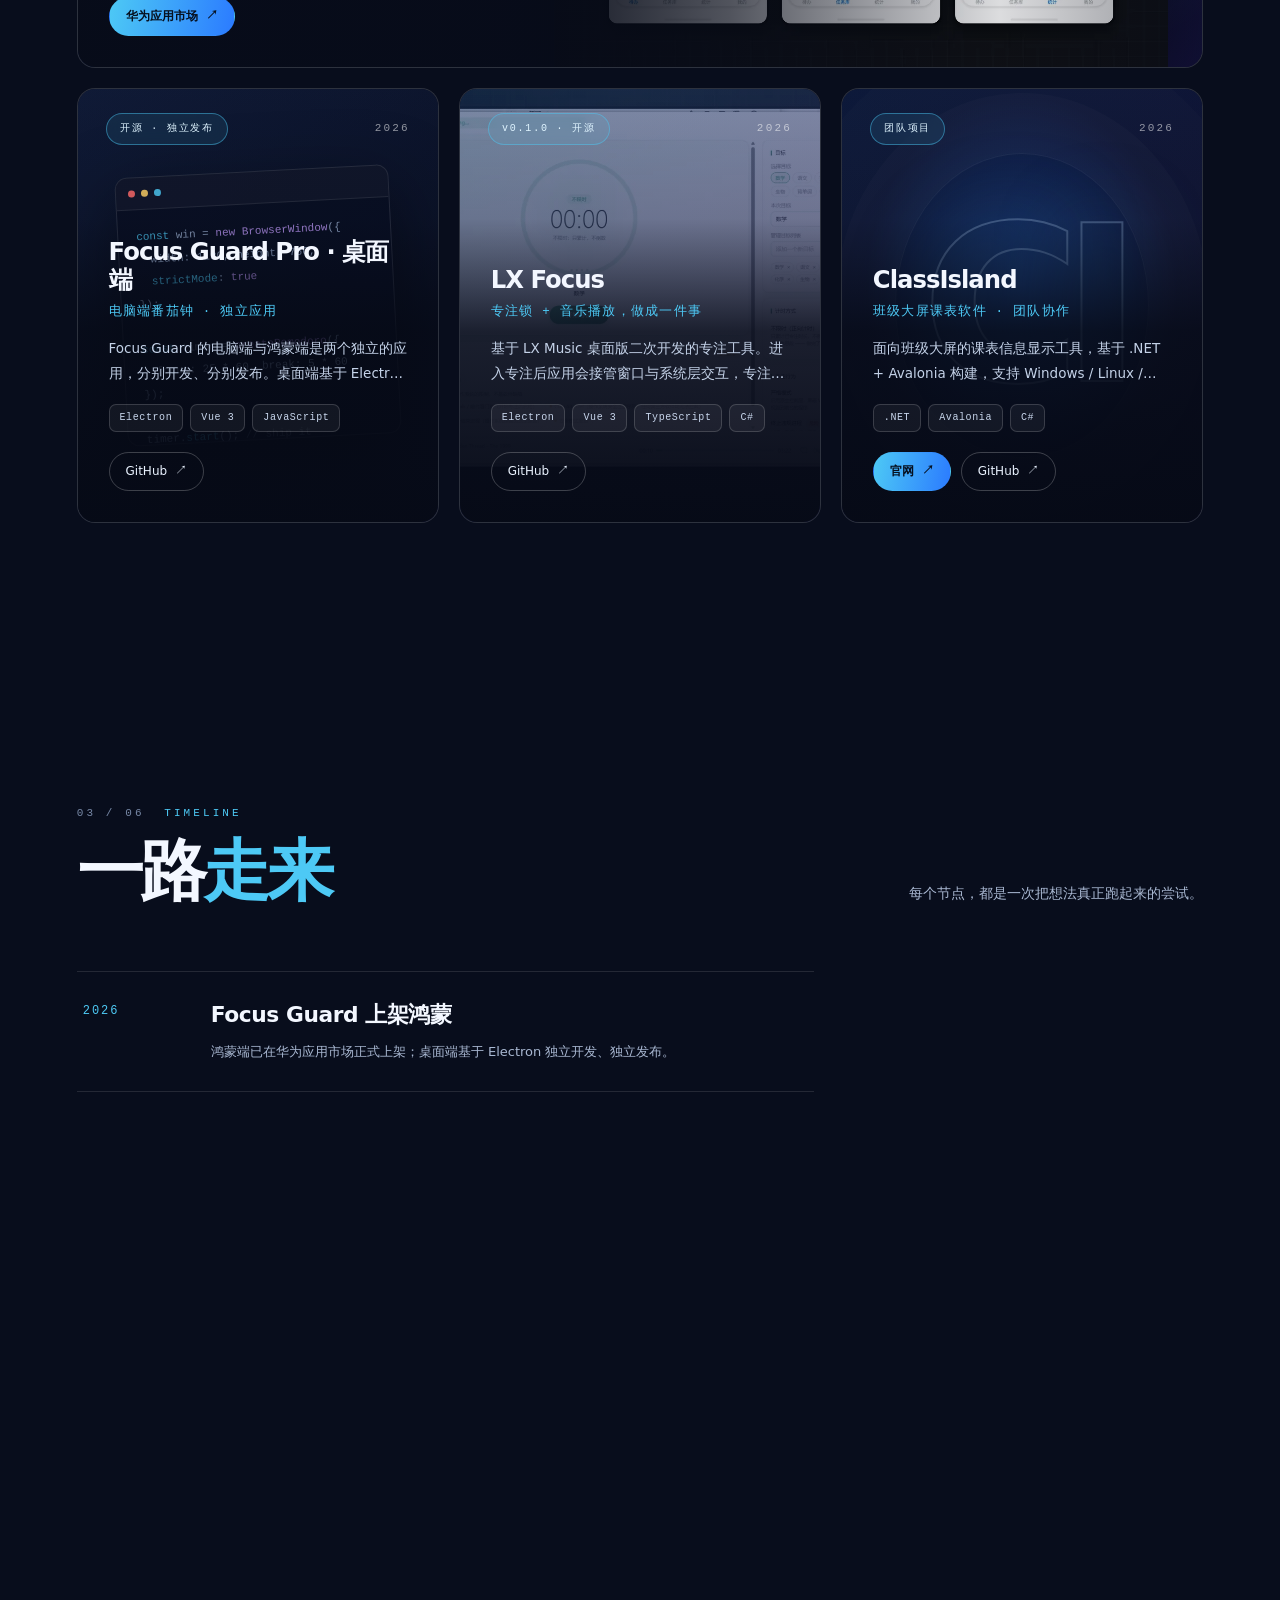
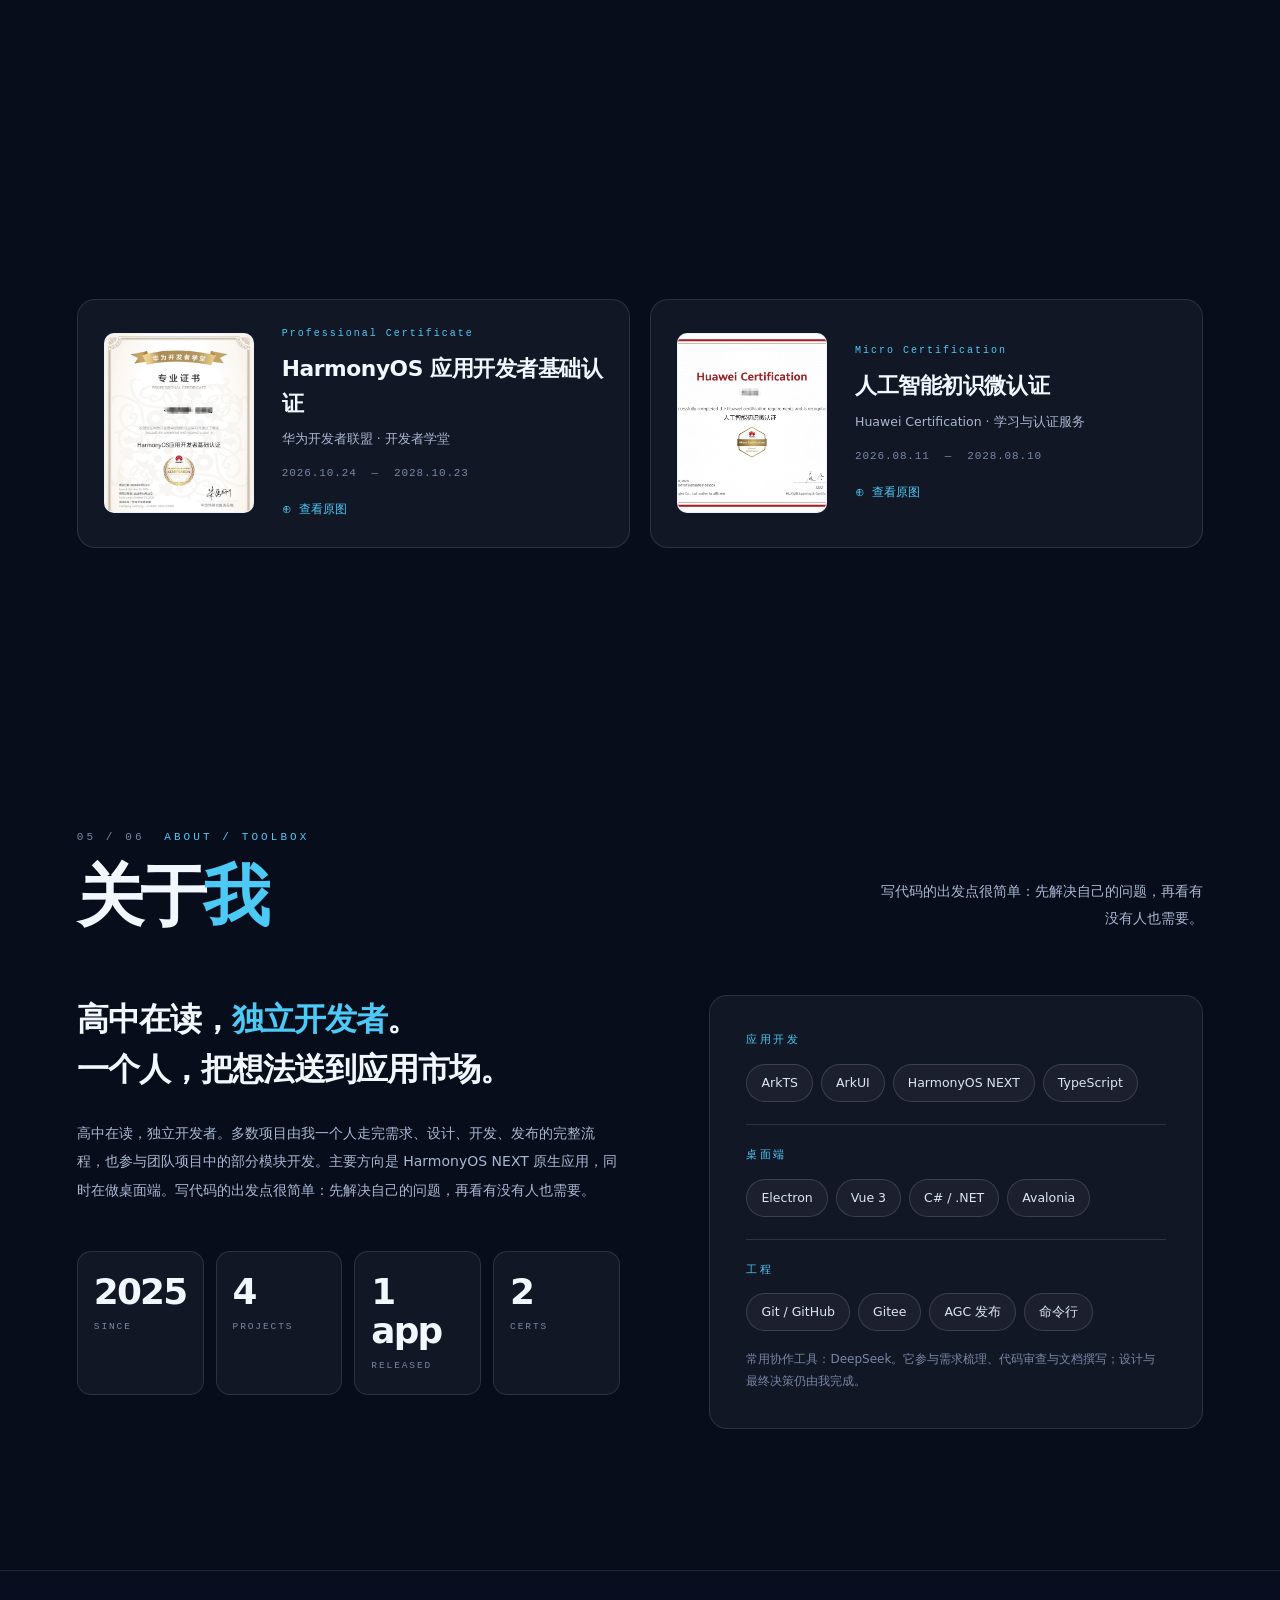
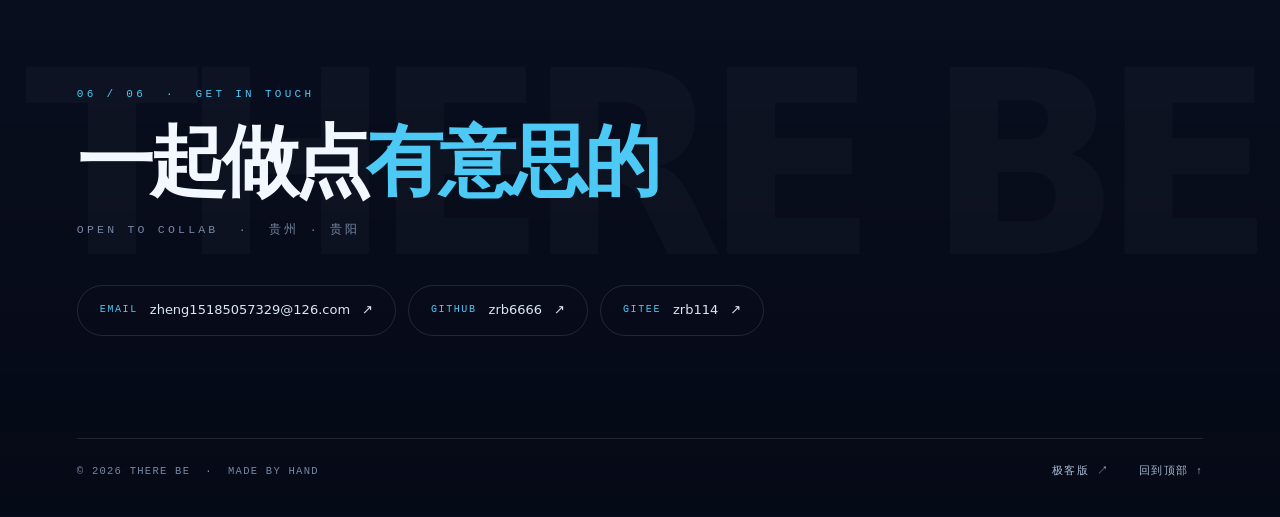
==== commit 63ce0749: "米哈游版首屏加入介绍片播放入口" ====
--- a/mihoyo.html
+++ b/mihoyo.html
@@ -378,6 +378,36 @@
 .lb.open{display:flex}
 .lb img{max-width:min(92vw,1000px);max-height:88vh;object-fit:contain;border-radius:8px;box-shadow:0 30px 90px rgba(0,0,0,.7)}
 .lb .close{position:absolute;top:26px;right:32px;font-family:var(--mono);font-size:12px;letter-spacing:.2em;color:var(--sub)}
+
+/* ---------- 介绍片弹层 ---------- */
+.corner-play{
+  width:62px;height:56px;display:inline-grid;place-items:center;flex-shrink:0;
+  border:1px solid rgba(77,201,245,.55);color:#eaf8ff;
+  clip-path:polygon(0 0,calc(100% - 13px) 0,100% 13px,100% 100%,13px 100%,0 calc(100% - 13px));
+  transition:background .28s,color .28s,transform .28s,box-shadow .28s;
+}
+.corner-play:hover{background:var(--cyan);color:#07101f;transform:translateY(-2px);box-shadow:0 12px 36px rgba(77,201,245,.3)}
+.corner-play svg{width:17px;height:17px;fill:currentColor}
+.vp{
+  position:fixed;inset:0;z-index:110;display:none;align-items:center;justify-content:center;
+  padding:clamp(16px,4vw,44px);background:rgba(4,7,16,.94);backdrop-filter:blur(16px);
+}
+.vp.open{display:flex}
+.vp-in{width:min(1100px,94vw)}
+.vp video{
+  display:block;width:100%;aspect-ratio:16/9;background:#05080f;border:1px solid var(--line);
+  border-radius:12px;box-shadow:0 30px 90px rgba(0,0,0,.7);
+}
+.vp-bar{
+  display:flex;justify-content:space-between;gap:14px;flex-wrap:wrap;margin-top:14px;
+  font-family:var(--mono);font-size:10.5px;letter-spacing:.2em;color:var(--dim);
+}
+.vp-close{
+  position:absolute;top:clamp(14px,3vw,28px);right:clamp(16px,3vw,34px);
+  font-family:var(--mono);font-size:11px;letter-spacing:.16em;color:var(--sub);
+  border:1px solid var(--line);border-radius:999px;padding:9px 16px;transition:all .25s;
+}
+.vp-close:hover{color:#fff;border-color:var(--cyan);background:rgba(77,201,245,.1)}
 
 /* ---------- 响应式 ---------- */
 @media (max-width:1080px){
@@ -430,6 +460,11 @@
   .sec{padding:78px 20px}
   .footer h2{font-size:clamp(36px,10vw,60px)}
   .footer-word{font-size:34vw}
+  .corner-play{width:54px;height:50px}
+  .vp{padding:14px}
+  .vp video{border-radius:8px}
+  .vp-bar{font-size:9px;letter-spacing:.12em}
+  .vp-close{font-size:9px;padding:8px 12px}
 }
 @media (prefers-reduced-motion:reduce){
   html{scroll-behavior:auto}
@@ -485,6 +520,9 @@
       <div class="hero-sub" id="heroSub">独立开发者 · HarmonyOS 与桌面端应用</div>
       <div class="hero-btns">
         <a class="corner" href="#works">探索作品 <span class="arw">↘</span></a>
+        <button class="corner-play" id="playBtn" type="button" aria-label="观看 48 秒介绍片" title="观看介绍片">
+          <svg viewBox="0 0 24 24" aria-hidden="true"><path d="M8 5.2v13.6L19 12z"/></svg>
+        </button>
         <a class="btn-ghost" href="#about">关于我 <span aria-hidden="true">→</span></a>
       </div>
     </div>
@@ -579,6 +617,14 @@
 <div class="lb" id="lightbox" role="dialog" aria-modal="true" aria-label="证书原图">
   <span class="close">ESC / 点击关闭</span>
   <img id="lbImg" alt="证书原图">
+</div>
+
+<div class="vp" id="videoPop" role="dialog" aria-modal="true" aria-label="介绍片">
+  <button class="vp-close" id="vpClose" type="button" aria-label="关闭介绍片">ESC / 点击空白处关闭 &nbsp;✕</button>
+  <div class="vp-in">
+    <video id="introVideo" controls playsinline preload="none"></video>
+    <div class="vp-bar"><span>THERE BE &nbsp;·&nbsp; INTRO FILM</span><span>48s &nbsp;·&nbsp; 自制配乐 &nbsp;·&nbsp; 2026</span></div>
+  </div>
 </div>
 
 <script src="data.js"></script>
@@ -690,6 +736,24 @@
   lb.addEventListener('click', closeLb);
   document.addEventListener('keydown', function (e) { if (e.key === 'Escape' && lb.classList.contains('open')) closeLb(); });
 
+  /* ---------- 介绍片：点击才加载，不影响首屏 ---------- */
+  var vp = $('#videoPop'), vid = $('#introVideo'), playBtn = $('#playBtn'), vpClose = $('#vpClose');
+  function openVp() {
+    vp.classList.add('open'); document.body.style.overflow = 'hidden';
+    if (!vid.getAttribute('src')) vid.setAttribute('src', 'assets/intro-web.mp4');
+    var pr = vid.play(); if (pr && pr.catch) pr.catch(function () {});
+    vpClose.focus();
+  }
+  function closeVp() {
+    vid.pause(); vp.classList.remove('open'); document.body.style.overflow = ''; playBtn.focus();
+  }
+  playBtn.addEventListener('click', openVp);
+  vpClose.addEventListener('click', closeVp);
+  vp.addEventListener('click', function (e) { if (e.target === vp) closeVp(); });
+  document.addEventListener('keydown', function (e) {
+    if (e.key === 'Escape' && vp.classList.contains('open')) closeVp();
+  });
+
   /* ---------- 滚动：导航 / 进度 / 高亮 ---------- */
   var sections = ['home', 'works', 'timeline', 'certs', 'about', 'contact'];
   var nav = $('#nav'), menuLinks = Array.prototype.slice.call(document.querySelectorAll('#menu a[href^="#"]'));
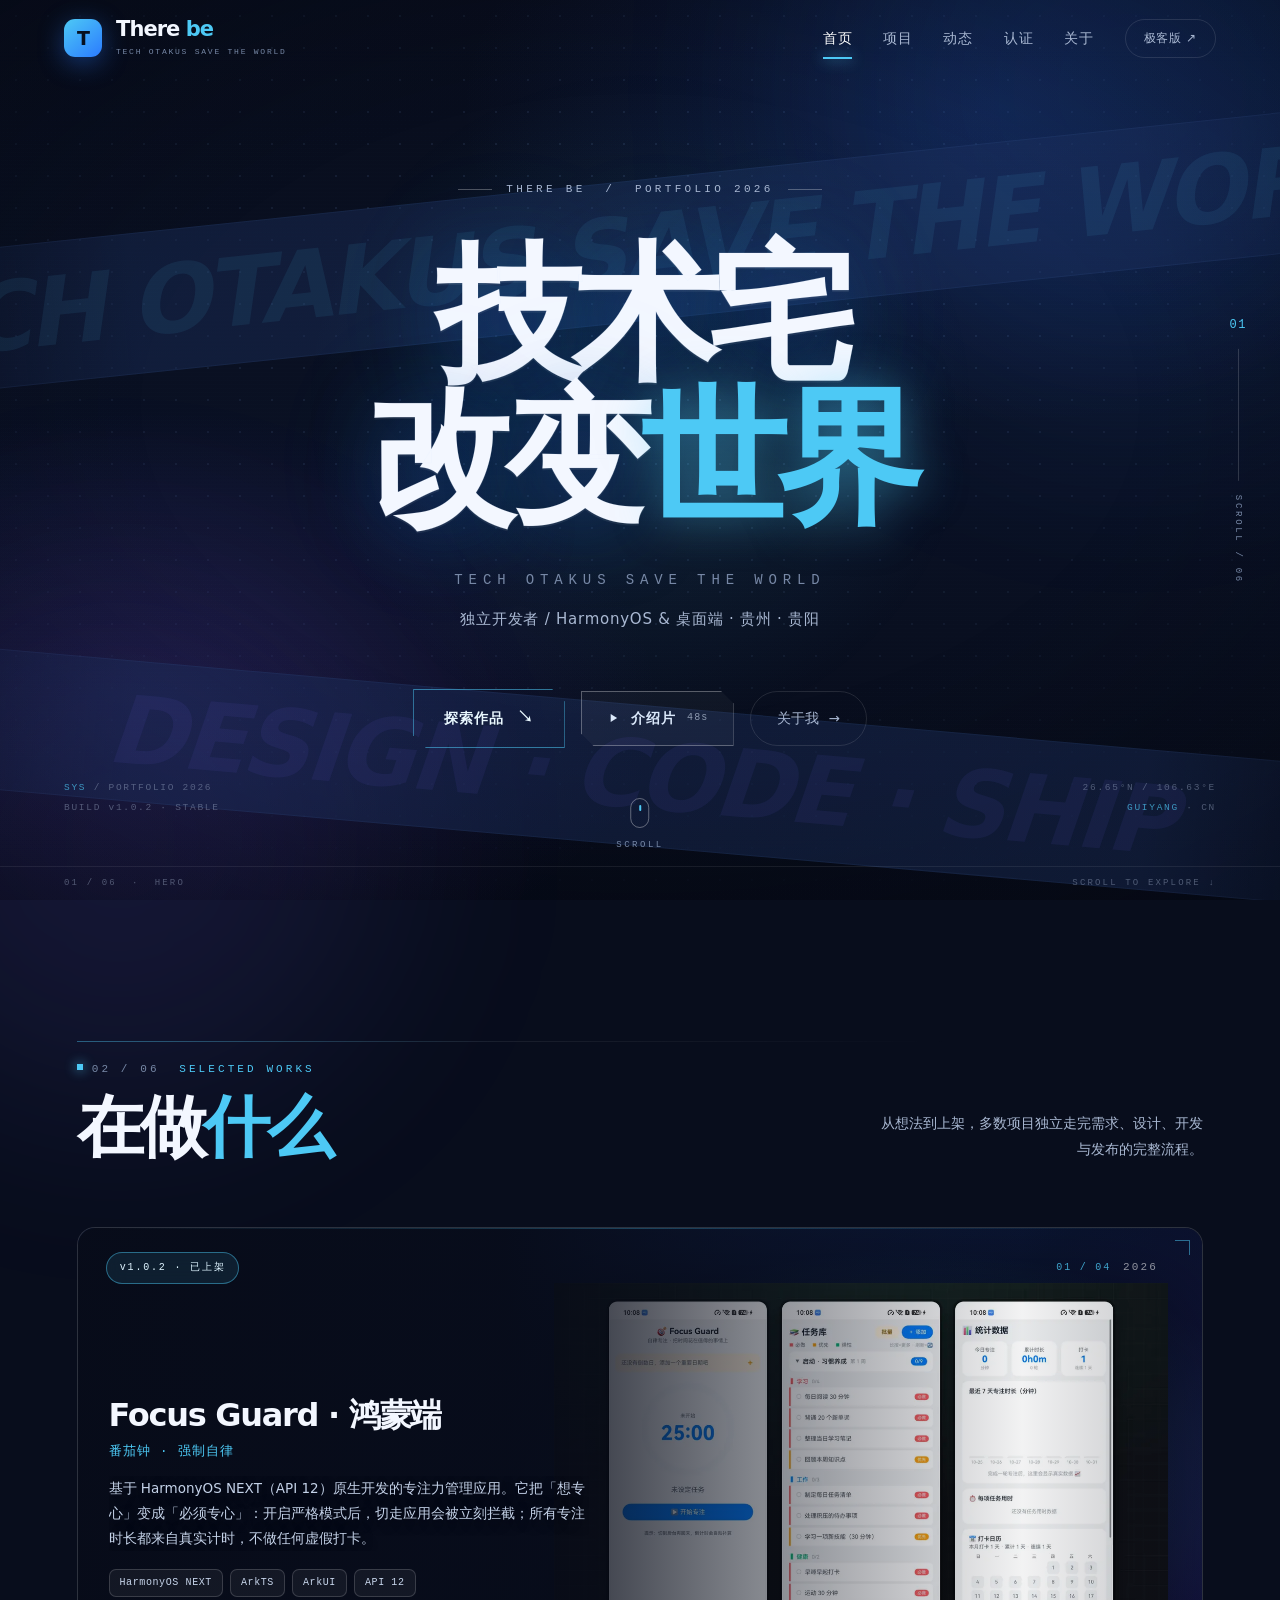
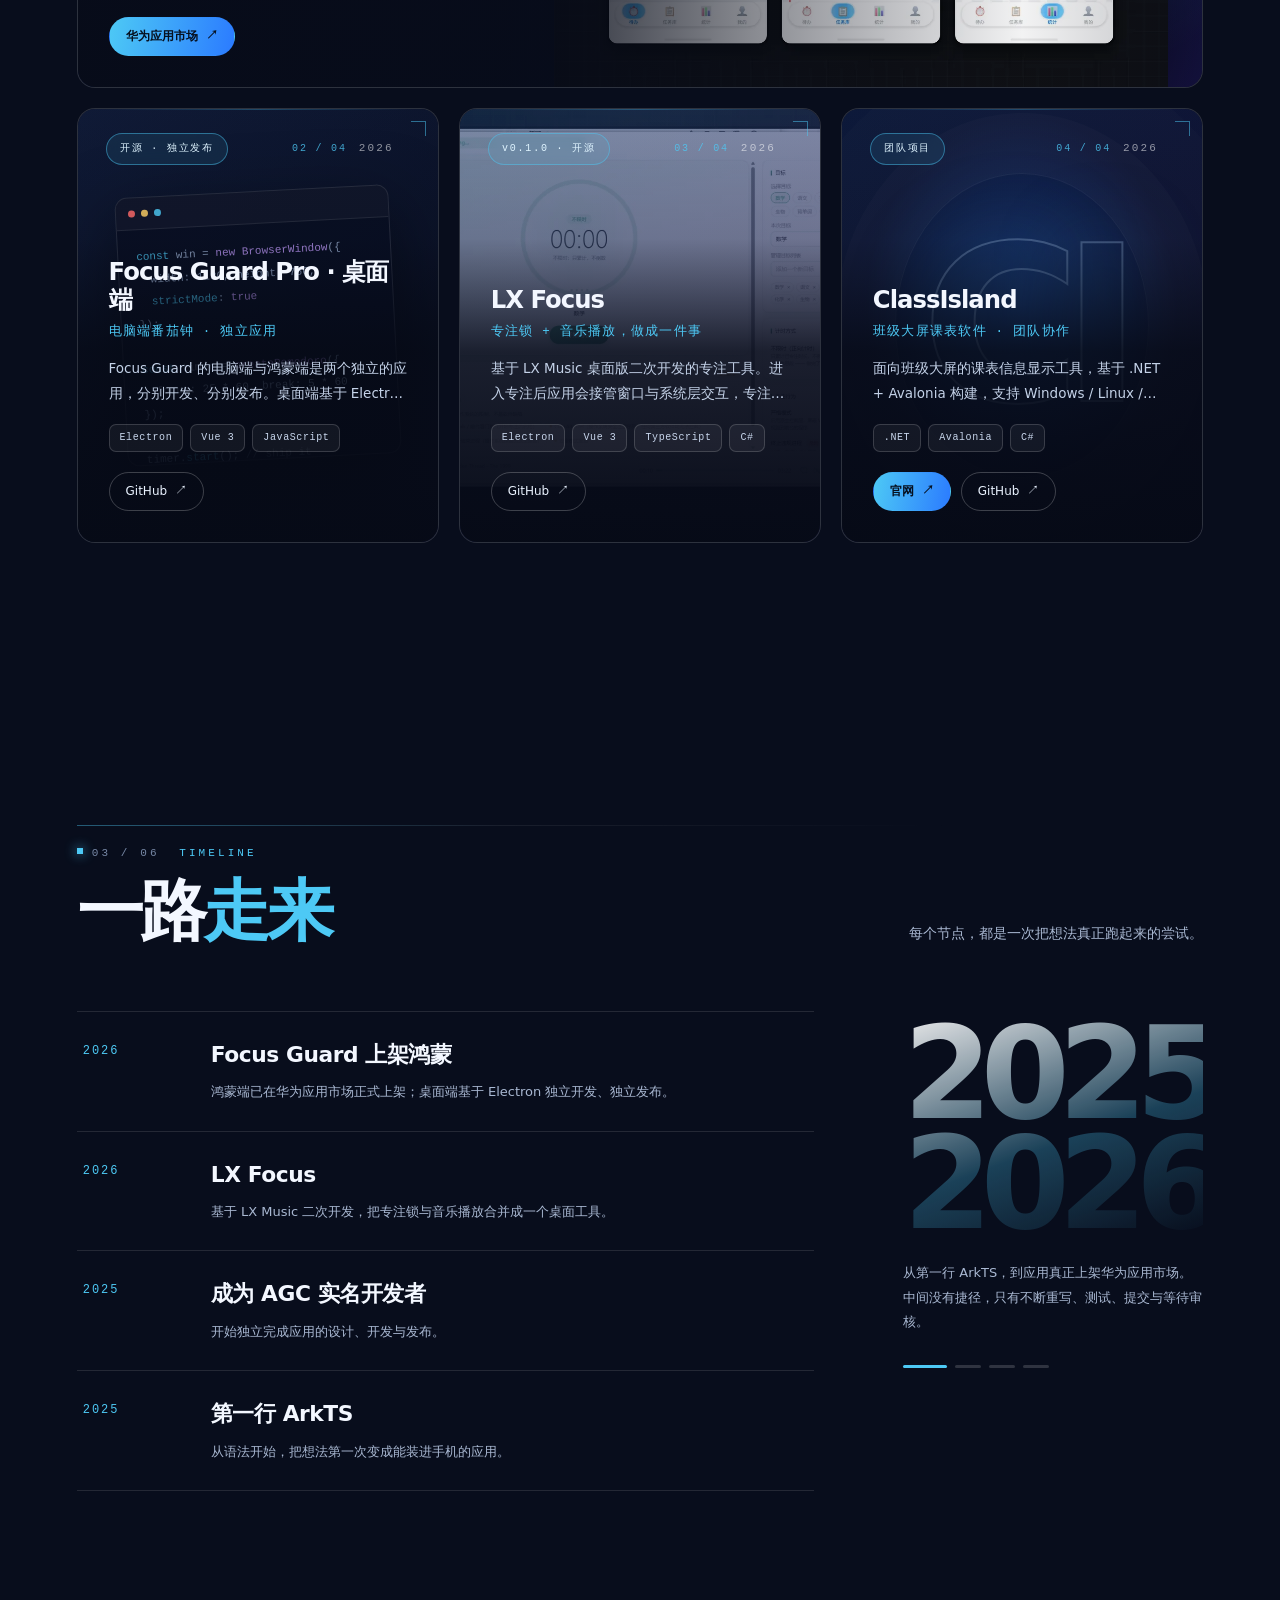
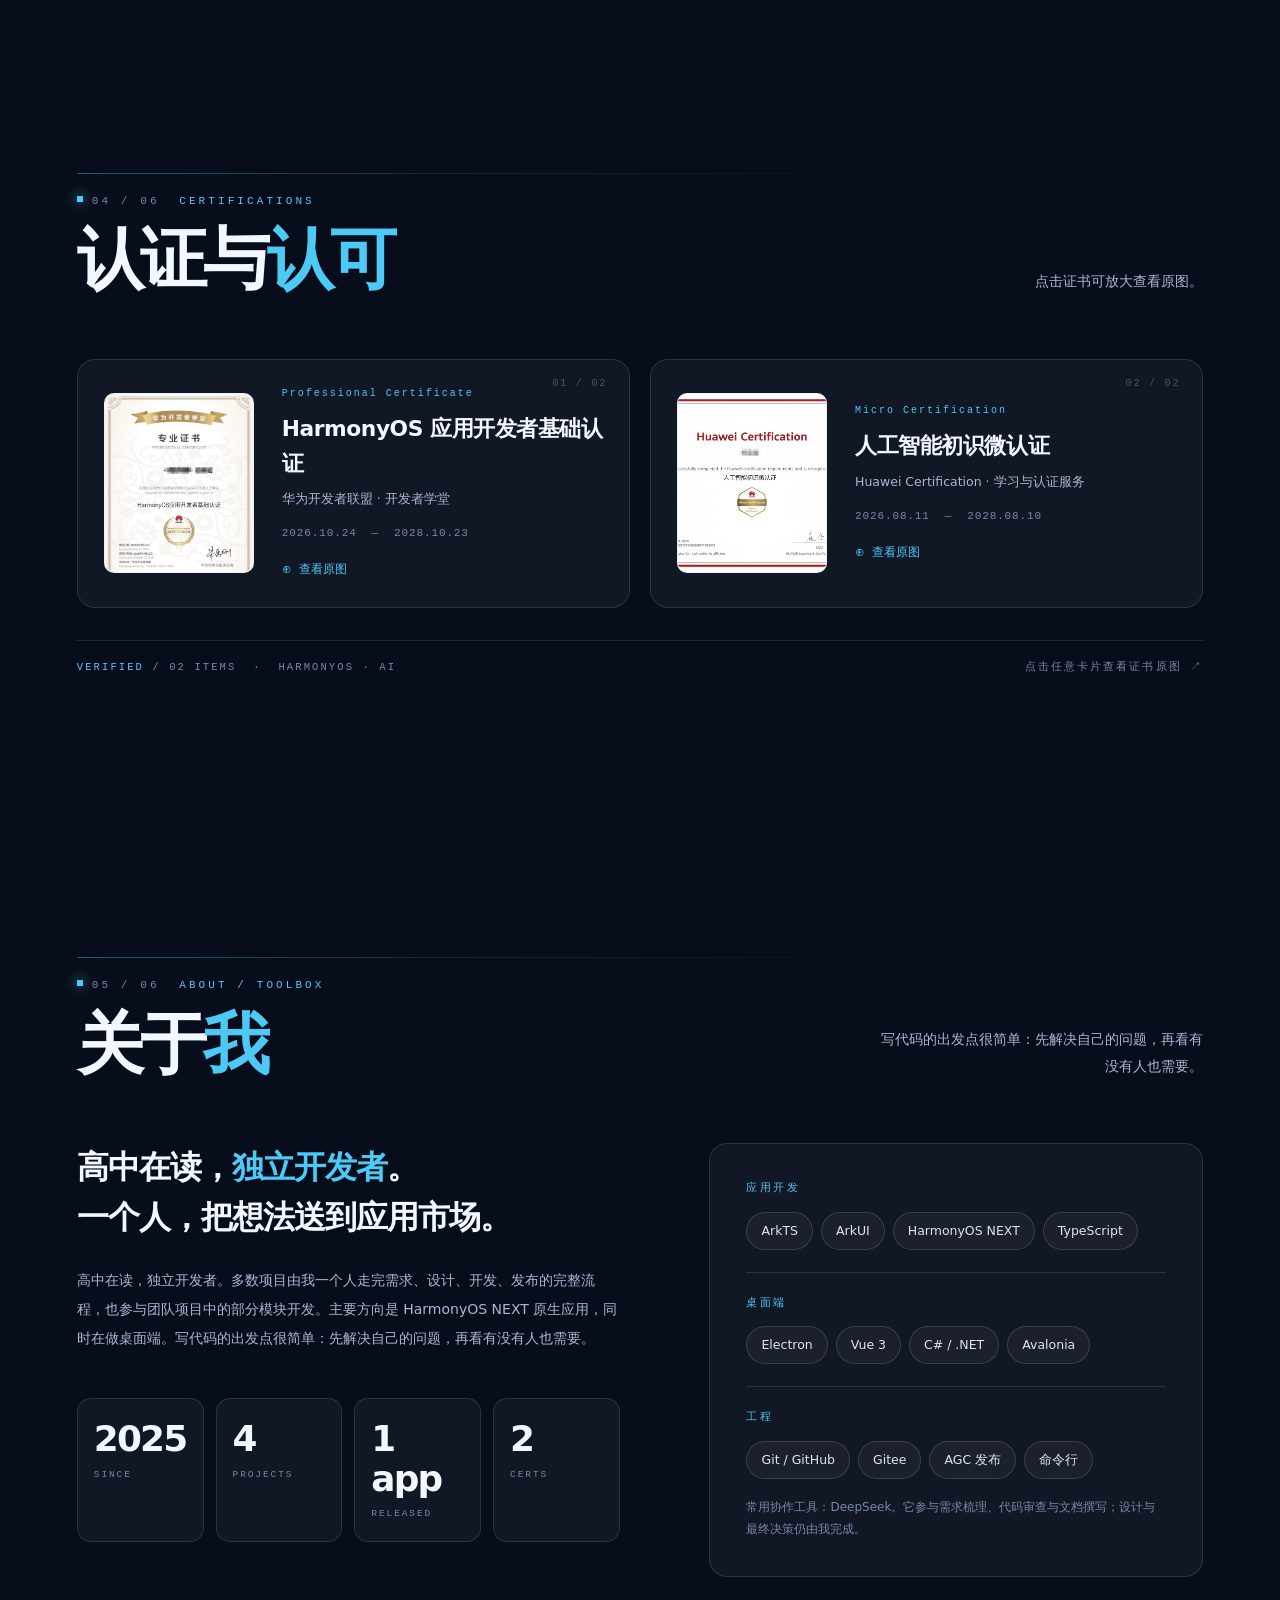
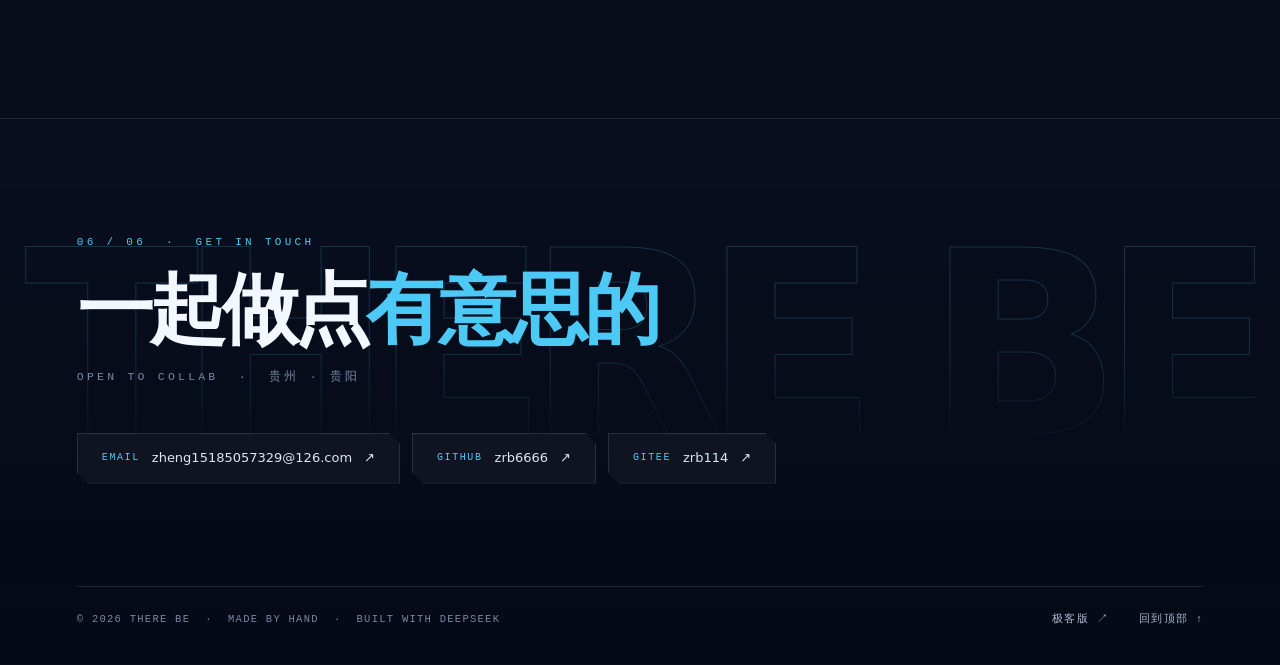
==== commit 808e242f: "美化：扫描线/HUD、卡片扫光编号、证书说明条、页脚与播放按钮精修" ====
--- a/mihoyo.html
+++ b/mihoyo.html
@@ -65,6 +65,34 @@
 .orb-b{width:520px;height:520px;bottom:-200px;left:-140px;background:rgba(124,107,255,.22)}
 main,header,footer{position:relative;z-index:2}
 
+/* 屏幕扫描线 + 暗角：纯色底做出层次 */
+.bg-scan{
+  position:fixed;inset:0;z-index:1;pointer-events:none;opacity:.55;
+  background:repeating-linear-gradient(180deg,rgba(170,210,255,.020) 0 1px,transparent 1px 4px);
+  -webkit-mask-image:linear-gradient(180deg,transparent,#000 18%,#000 82%,transparent);
+  mask-image:linear-gradient(180deg,transparent,#000 18%,#000 82%,transparent);
+}
+.vig{
+  position:fixed;inset:0;z-index:1;pointer-events:none;
+  background:radial-gradient(ellipse 88% 78% at 50% 45%,transparent 44%,rgba(3,6,14,.40) 100%);
+}
+.hero-hud{
+  position:absolute;bottom:82px;z-index:4;pointer-events:none;
+  font-family:var(--mono);font-size:9.5px;letter-spacing:.18em;line-height:2.1;
+  color:rgba(169,184,210,.42);
+}
+.hero-hud b{color:rgba(77,201,245,.7);font-weight:400}
+.hero-hud-l{left:clamp(22px,5vw,84px);text-align:left}
+.hero-hud-r{right:clamp(22px,5vw,84px);text-align:right}
+.hero-foot{
+  position:absolute;left:0;right:0;bottom:0;height:34px;z-index:4;
+  display:flex;align-items:center;justify-content:space-between;
+  padding:0 clamp(22px,5vw,84px);border-top:1px solid rgba(255,255,255,.075);
+  font-family:var(--mono);font-size:9px;letter-spacing:.24em;color:rgba(169,184,210,.42);
+  pointer-events:none;
+}
+
+
 /* ---------- 导航 ---------- */
 .nav{
   position:fixed;top:0;left:0;right:0;height:78px;z-index:60;
@@ -74,6 +102,12 @@
   transition:background .35s,border-color .35s,backdrop-filter .35s;
 }
 .nav.scrolled{background:rgba(8,13,28,.84);backdrop-filter:blur(20px);border-bottom-color:var(--line)}
+.nav::after{
+  content:"";position:absolute;left:clamp(22px,5vw,84px);right:clamp(22px,5vw,84px);bottom:0;height:1px;
+  background:linear-gradient(90deg,transparent,rgba(77,201,245,.34) 28%,rgba(124,107,255,.24) 68%,transparent);
+  opacity:0;transition:opacity .35s;
+}
+.nav.scrolled::after{opacity:1}
 .brand{display:flex;align-items:center;gap:14px;flex-shrink:0}
 .brand-mark{
   width:38px;height:38px;border-radius:11px;display:grid;place-items:center;
@@ -114,7 +148,15 @@
 
 /* ---------- 通用区块 ---------- */
 .sec{padding:clamp(90px,11vw,150px) clamp(22px,6vw,100px);position:relative}
-.sec-head{display:flex;align-items:flex-end;justify-content:space-between;gap:28px;margin-bottom:clamp(38px,5vw,64px)}
+.sec-head{display:flex;align-items:flex-end;justify-content:space-between;gap:28px;margin-bottom:clamp(38px,5vw,64px);position:relative;padding-top:20px}
+.sec-head::before{
+  content:"";position:absolute;top:0;left:0;right:0;height:1px;
+  background:linear-gradient(90deg,rgba(77,201,245,.42),rgba(255,255,255,.07) 38%,transparent 78%);
+}
+.sec-kicker::before{
+  content:"";display:inline-block;width:6px;height:6px;margin-right:9px;vertical-align:2px;
+  background:var(--cyan);box-shadow:0 0 12px var(--cyan);
+}
 .sec-kicker{font-family:var(--mono);font-size:11px;letter-spacing:.28em;color:var(--cyan);margin-bottom:14px}
 .sec-kicker b{color:var(--dim);font-weight:400;margin-right:10px}
 .sec-title{font-size:clamp(36px,5.2vw,68px);font-weight:900;letter-spacing:-.055em;line-height:1.06}
@@ -156,10 +198,19 @@
 .hero-kicker::before,.hero-kicker::after{content:"";width:34px;height:1px;background:rgba(255,255,255,.28)}
 .hero h1{
   font-size:clamp(68px,11.5vw,178px);font-weight:900;line-height:.98;
-  letter-spacing:-.075em;text-shadow:0 12px 70px rgba(20,70,160,.35);
-}
-.hero h1 .ln{display:block}
-.hero h1 em{font-style:normal;color:var(--cyan);text-shadow:0 0 46px rgba(77,201,245,.38)}
+  letter-spacing:-.075em;
+  -webkit-text-stroke:.6px rgba(220,240,255,.18);
+  text-shadow:0 2px 0 rgba(255,255,255,.07),0 12px 70px rgba(20,70,160,.42),0 0 130px rgba(77,201,245,.14);
+}
+.hero h1 .ln{display:block;animation:heroIn .9s cubic-bezier(.2,.7,.2,1) both}
+.hero h1 .ln:nth-child(1){animation-delay:.08s}
+.hero h1 .ln:nth-child(2){animation-delay:.18s}
+.hero-kicker{animation:heroIn .8s both .02s}
+.hero-en{animation:heroIn .8s both .34s}
+.hero-sub{animation:heroIn .8s both .42s}
+.hero-btns{animation:heroIn .8s both .50s}
+@keyframes heroIn{from{opacity:0;transform:translateY(22px);filter:blur(5px)}to{opacity:1;transform:none;filter:none}}
+.hero h1 em{font-style:normal;color:var(--cyan);-webkit-text-stroke:0;text-shadow:0 0 46px rgba(77,201,245,.5)}
 .hero-en{
   margin-top:clamp(24px,3vw,38px);font-family:var(--mono);
   font-size:clamp(10px,1.15vw,14px);letter-spacing:.42em;color:var(--dim);
@@ -181,7 +232,7 @@
 }
 .btn-ghost:hover{color:#fff;border-color:rgba(255,255,255,.4);background:rgba(255,255,255,.05)}
 .scroll-cue{
-  position:absolute;bottom:28px;left:50%;transform:translateX(-50%);z-index:4;
+  position:absolute;bottom:48px;left:50%;transform:translateX(-50%);z-index:4;
   display:flex;flex-direction:column;align-items:center;gap:10px;
   font-family:var(--mono);font-size:9px;letter-spacing:.28em;color:var(--dim);
 }
@@ -200,12 +251,30 @@
   transition:transform .45s cubic-bezier(.2,.7,.2,1),border-color .35s,box-shadow .45s;
 }
 .card:hover{transform:translateY(-6px);border-color:rgba(77,201,245,.4);box-shadow:0 26px 60px rgba(0,0,0,.45)}
+.card::before{
+  content:"";position:absolute;inset:0;z-index:3;pointer-events:none;border-radius:var(--r);
+  background:linear-gradient(115deg,transparent 34%,rgba(190,230,255,.11) 49%,transparent 64%);
+  transform:translateX(-125%);transition:transform .95s cubic-bezier(.2,.7,.2,1);
+}
+.card:hover::before{transform:translateX(125%)}
+.card::after{
+  content:"";position:absolute;z-index:3;pointer-events:none;
+  top:0;left:26px;right:26px;height:1px;
+  background:linear-gradient(90deg,transparent,rgba(77,201,245,.55),transparent);opacity:.5;
+}
+.card-corner{
+  position:absolute;top:12px;right:12px;z-index:3;width:15px;height:15px;pointer-events:none;
+  border-top:1px solid rgba(77,201,245,.5);border-right:1px solid rgba(77,201,245,.5);
+}
+.card-right{display:flex;align-items:center;gap:12px}
+.card-idx{font-family:var(--mono);font-size:10px;letter-spacing:.18em;color:rgba(77,201,245,.8)}
+
 .card.wide{grid-column:1/-1;min-height:clamp(380px,36vw,500px)}
 .card-visual{position:absolute;inset:0;z-index:0;transition:transform .8s cubic-bezier(.2,.7,.2,1)}
 .card:hover .card-visual{transform:scale(1.055)}
 .card-shade{position:absolute;inset:0;z-index:1;background:linear-gradient(180deg,rgba(8,13,28,.06) 0%,rgba(8,13,28,.22) 30%,rgba(6,10,22,.84) 56%,rgba(6,10,22,.98) 100%)}
-.card.wide .card-shade{background:linear-gradient(90deg,rgba(7,11,24,.97) 0%,rgba(7,11,24,.94) 42%,rgba(7,11,24,.70) 58%,rgba(7,11,24,.14) 82%,rgba(7,11,24,.46) 100%)}
-.card-top{position:absolute;top:24px;left:28px;right:28px;z-index:2;display:flex;justify-content:space-between;align-items:center}
+.card.wide .card-shade{background:linear-gradient(90deg,rgba(7,11,24,.97) 0%,rgba(7,11,24,.92) 38%,rgba(7,11,24,.48) 60%,rgba(7,11,24,.05) 84%,rgba(7,11,24,.28) 100%)}
+.card-top{position:absolute;top:24px;left:28px;right:44px;z-index:2;display:flex;justify-content:space-between;align-items:center}
 .badge{
   font-family:var(--mono);font-size:10px;letter-spacing:.18em;color:#dff4ff;
   border:1px solid rgba(77,201,245,.45);background:rgba(77,201,245,.10);
@@ -280,7 +349,13 @@
 .news-item{
   display:grid;grid-template-columns:104px minmax(0,1fr);gap:24px;
   padding:26px 6px;border-bottom:1px solid var(--line);transition:background .3s,padding .3s;
-}
+  position:relative;
+}
+.news-item::before{
+  content:"";position:absolute;left:-2px;top:34px;width:5px;height:5px;border-radius:50%;
+  background:var(--cyan);box-shadow:0 0 12px var(--cyan);opacity:0;transition:opacity .3s;
+}
+.news-item:hover::before{opacity:1}
 .news-item:hover{background:rgba(255,255,255,.035);padding-left:16px}
 .news-time{font-family:var(--mono);font-size:12px;letter-spacing:.16em;color:var(--cyan);padding-top:4px}
 .news-title{font-size:clamp(17px,1.7vw,22px);font-weight:800;letter-spacing:-.02em}
@@ -302,7 +377,22 @@
   display:grid;grid-template-columns:150px minmax(0,1fr);gap:28px;align-items:center;
   padding:26px;border:1px solid var(--line);border-radius:var(--r);background:var(--card);
   transition:transform .4s,border-color .3s,background .3s;cursor:zoom-in;
-}
+  position:relative;overflow:hidden;
+}
+.cert-card::before{
+  content:"";position:absolute;left:0;top:0;bottom:0;width:2px;
+  background:linear-gradient(180deg,var(--cyan),transparent);opacity:0;transition:opacity .3s;
+}
+.cert-card:hover::before{opacity:1}
+.cert-no{position:absolute;top:16px;right:22px;font-family:var(--mono);font-size:10px;letter-spacing:.18em;color:rgba(255,255,255,.26)}
+.cert-thumb img{transition:transform .6s cubic-bezier(.2,.7,.2,1)}
+.cert-card:hover .cert-thumb img{transform:scale(1.07)}
+.cert-foot{
+  display:flex;justify-content:space-between;gap:16px;flex-wrap:wrap;
+  margin-top:32px;padding-top:18px;border-top:1px solid var(--line);
+  font-family:var(--mono);font-size:10.5px;letter-spacing:.2em;color:var(--dim);
+}
+.cert-foot b{color:var(--cyan);font-weight:400}
 .cert-card:hover{transform:translateY(-4px);border-color:rgba(77,201,245,.38);background:rgba(255,255,255,.07)}
 .cert-thumb{
   height:180px;border-radius:10px;overflow:hidden;background:#e9eef7;
@@ -346,10 +436,17 @@
   padding:clamp(72px,9vw,120px) clamp(22px,6vw,100px) 36px;
   background:linear-gradient(180deg,rgba(10,17,36,.4),rgba(6,10,22,.9));
 }
+.footer::before{
+  content:"";position:absolute;top:-1px;left:0;right:0;height:1px;
+  background:linear-gradient(90deg,transparent,rgba(77,201,245,.65),rgba(124,107,255,.45),transparent);
+}
 .footer-word{
-  position:absolute;left:50%;top:12%;transform:translateX(-50%);
+  position:absolute;left:50%;top:18%;transform:translateX(-50%);
   font-size:clamp(110px,20vw,320px);font-weight:900;letter-spacing:-.08em;line-height:1;
-  color:rgba(255,255,255,.028);white-space:nowrap;pointer-events:none;user-select:none;
+  color:transparent;-webkit-text-stroke:1px rgba(77,201,245,.20);
+  white-space:nowrap;pointer-events:none;user-select:none;
+  -webkit-mask-image:linear-gradient(180deg,#000 0%,#000 48%,transparent 100%);
+  mask-image:linear-gradient(180deg,#000 0%,#000 48%,transparent 100%);
 }
 .footer-in{position:relative;z-index:2}
 .footer-tag{font-family:var(--mono);font-size:11px;letter-spacing:.3em;color:var(--cyan)}
@@ -358,8 +455,10 @@
 .footer-sub{font-family:var(--mono);font-size:11.5px;letter-spacing:.28em;color:var(--dim);margin-top:18px}
 .contact-row{display:flex;flex-wrap:wrap;gap:12px;margin-top:46px}
 .contact-row a{
-  display:inline-flex;align-items:center;gap:12px;padding:14px 22px;border-radius:999px;
+  display:inline-flex;align-items:center;gap:12px;padding:14px 24px;
   border:1px solid var(--line);font-size:13px;color:#dbe6f7;transition:all .28s;
+  background:rgba(255,255,255,.035);
+  clip-path:polygon(0 0,calc(100% - 11px) 0,100% 11px,100% 100%,11px 100%,0 calc(100% - 11px));
 }
 .contact-row a:hover{border-color:var(--cyan);background:rgba(77,201,245,.09);transform:translateY(-2px)}
 .contact-row a b{font-family:var(--mono);font-size:10px;letter-spacing:.16em;color:var(--cyan);font-weight:400}
@@ -381,13 +480,16 @@
 
 /* ---------- 介绍片弹层 ---------- */
 .corner-play{
-  width:62px;height:56px;display:inline-grid;place-items:center;flex-shrink:0;
-  border:1px solid rgba(77,201,245,.55);color:#eaf8ff;
+  display:inline-flex;align-items:center;gap:11px;flex-shrink:0;
+  padding:16px 24px;font-size:13.5px;font-weight:700;letter-spacing:.08em;
+  border:1px solid rgba(255,255,255,.30);color:#dbe9fb;background:rgba(255,255,255,.035);
   clip-path:polygon(0 0,calc(100% - 13px) 0,100% 13px,100% 100%,13px 100%,0 calc(100% - 13px));
-  transition:background .28s,color .28s,transform .28s,box-shadow .28s;
-}
-.corner-play:hover{background:var(--cyan);color:#07101f;transform:translateY(-2px);box-shadow:0 12px 36px rgba(77,201,245,.3)}
-.corner-play svg{width:17px;height:17px;fill:currentColor}
+  transition:background .28s,color .28s,transform .28s,border-color .28s;
+}
+.corner-play:hover{background:rgba(77,201,245,.14);border-color:var(--cyan);color:#fff;transform:translateY(-2px)}
+.corner-play svg{width:14px;height:14px;fill:currentColor;transition:transform .28s}
+.corner-play:hover svg{transform:scale(1.18)}
+.corner-play small{font-family:var(--mono);font-size:10px;letter-spacing:.12em;font-weight:400;opacity:.6}
 .vp{
   position:fixed;inset:0;z-index:110;display:none;align-items:center;justify-content:center;
   padding:clamp(16px,4vw,44px);background:rgba(4,7,16,.94);backdrop-filter:blur(16px);
@@ -460,7 +562,10 @@
   .sec{padding:78px 20px}
   .footer h2{font-size:clamp(36px,10vw,60px)}
   .footer-word{font-size:34vw}
-  .corner-play{width:54px;height:50px}
+  .corner-play{padding:14px 18px;font-size:12px}
+  .hero-hud,.hero-foot{display:none}
+  .scroll-cue{bottom:26px}
+  .cert-foot{font-size:9px;letter-spacing:.1em}
   .vp{padding:14px}
   .vp video{border-radius:8px}
   .vp-bar{font-size:9px;letter-spacing:.12em}
@@ -477,6 +582,8 @@
 
 <div class="bg-grad"></div>
 <div class="bg-grid"></div>
+<div class="bg-scan" aria-hidden="true"></div>
+<div class="vig" aria-hidden="true"></div>
 <div class="orb orb-a" id="orbA"></div>
 <div class="orb orb-b" id="orbB"></div>
 
@@ -510,6 +617,8 @@
   <section class="hero" id="home">
     <div class="tape t1">TECH OTAKUS SAVE THE WORLD</div>
     <div class="tape t2">DESIGN · CODE · SHIP</div>
+    <div class="hero-hud hero-hud-l" aria-hidden="true"><b>SYS</b> / PORTFOLIO 2026<br>BUILD v1.0.2 · STABLE</div>
+    <div class="hero-hud hero-hud-r" aria-hidden="true">26.65°N / 106.63°E<br><b>GUIYANG</b> · CN</div>
     <div class="hero-inner">
       <div class="hero-kicker">THERE BE&nbsp;&nbsp;/&nbsp;&nbsp;PORTFOLIO 2026</div>
       <h1>
@@ -522,10 +631,12 @@
         <a class="corner" href="#works">探索作品 <span class="arw">↘</span></a>
         <button class="corner-play" id="playBtn" type="button" aria-label="观看 48 秒介绍片" title="观看介绍片">
           <svg viewBox="0 0 24 24" aria-hidden="true"><path d="M8 5.2v13.6L19 12z"/></svg>
+          介绍片 <small>48s</small>
         </button>
         <a class="btn-ghost" href="#about">关于我 <span aria-hidden="true">→</span></a>
       </div>
     </div>
+    <div class="hero-foot" aria-hidden="true"><span>01 / 06 &nbsp;·&nbsp; HERO</span><span>SCROLL TO EXPLORE ↓</span></div>
     <div class="scroll-cue" aria-hidden="true">
       <span class="mouse"></span>
       <span>SCROLL</span>
@@ -573,6 +684,7 @@
       <div class="sec-side">点击证书可放大查看原图。</div>
     </div>
     <div class="certs-grid" id="certsGrid"></div>
+    <div class="cert-foot reveal"><span><b>VERIFIED</b> / 02 ITEMS &nbsp;·&nbsp; HARMONYOS · AI</span><span>点击任意卡片查看证书原图 ↗</span></div>
   </section>
 
   <!-- 05 关于 -->
@@ -608,7 +720,7 @@
     <div class="footer-sub">OPEN TO COLLAB &nbsp;·&nbsp; 贵州 · 贵阳</div>
     <div class="contact-row" id="contactRow"></div>
     <div class="footer-bot">
-      <span>© <span id="year">2026</span> THERE BE &nbsp;·&nbsp; MADE BY HAND</span>
+      <span>© <span id="year">2026</span> THERE BE &nbsp;·&nbsp; MADE BY HAND &nbsp;·&nbsp; BUILT WITH DEEPSEEK</span>
       <span><a href="index.html">极客版 ↗</a> &nbsp;&nbsp; <a href="#home">回到顶部 ↑</a></span>
     </div>
   </div>
@@ -666,7 +778,8 @@
       '<article class="card' + wide + ' reveal' + (i ? ' d' + Math.min(i, 4) : '') + '">' +
         visuals[i % visuals.length] +
         '<div class="card-shade"></div>' +
-        '<div class="card-top"><span class="badge">' + esc(p.status || 'PROJECT') + '</span><span class="card-year">' + esc(p.year || '') + '</span></div>' +
+        '<i class="card-corner" aria-hidden="true"></i>' +
+        '<div class="card-top"><span class="badge">' + esc(p.status || 'PROJECT') + '</span><span class="card-right"><span class="card-idx">' + String(i + 1).padStart(2, '0') + ' / ' + String(S.projects.length).padStart(2, '0') + '</span><span class="card-year">' + esc(p.year || '') + '</span></span></div>' +
         '<div class="card-body">' +
           '<h3 class="card-name">' + esc(p.name) + '</h3>' +
           '<div class="card-sub">' + esc(p.subtitle || '') + '</div>' +
@@ -688,6 +801,7 @@
   /* ---------- 认证 ---------- */
   $('#certsGrid').innerHTML = S.certs.map(function (c, i) {
     return '<div class="cert-card reveal d' + (i + 1) + '" data-img="' + esc(c.image || '') + '" tabindex="0" role="button" aria-label="放大查看 ' + esc(c.name) + '">' +
+      '<span class="cert-no">' + String(i + 1).padStart(2, '0') + ' / ' + String(S.certs.length).padStart(2, '0') + '</span>' +
       '<div class="cert-thumb"><img src="' + esc(c.image || '') + '" alt="' + esc(c.name) + '" loading="lazy"></div>' +
       '<div><div class="cert-level">' + esc(c.level || 'CERTIFICATE') + '</div>' +
       '<div class="cert-name">' + esc(c.name) + '</div>' +
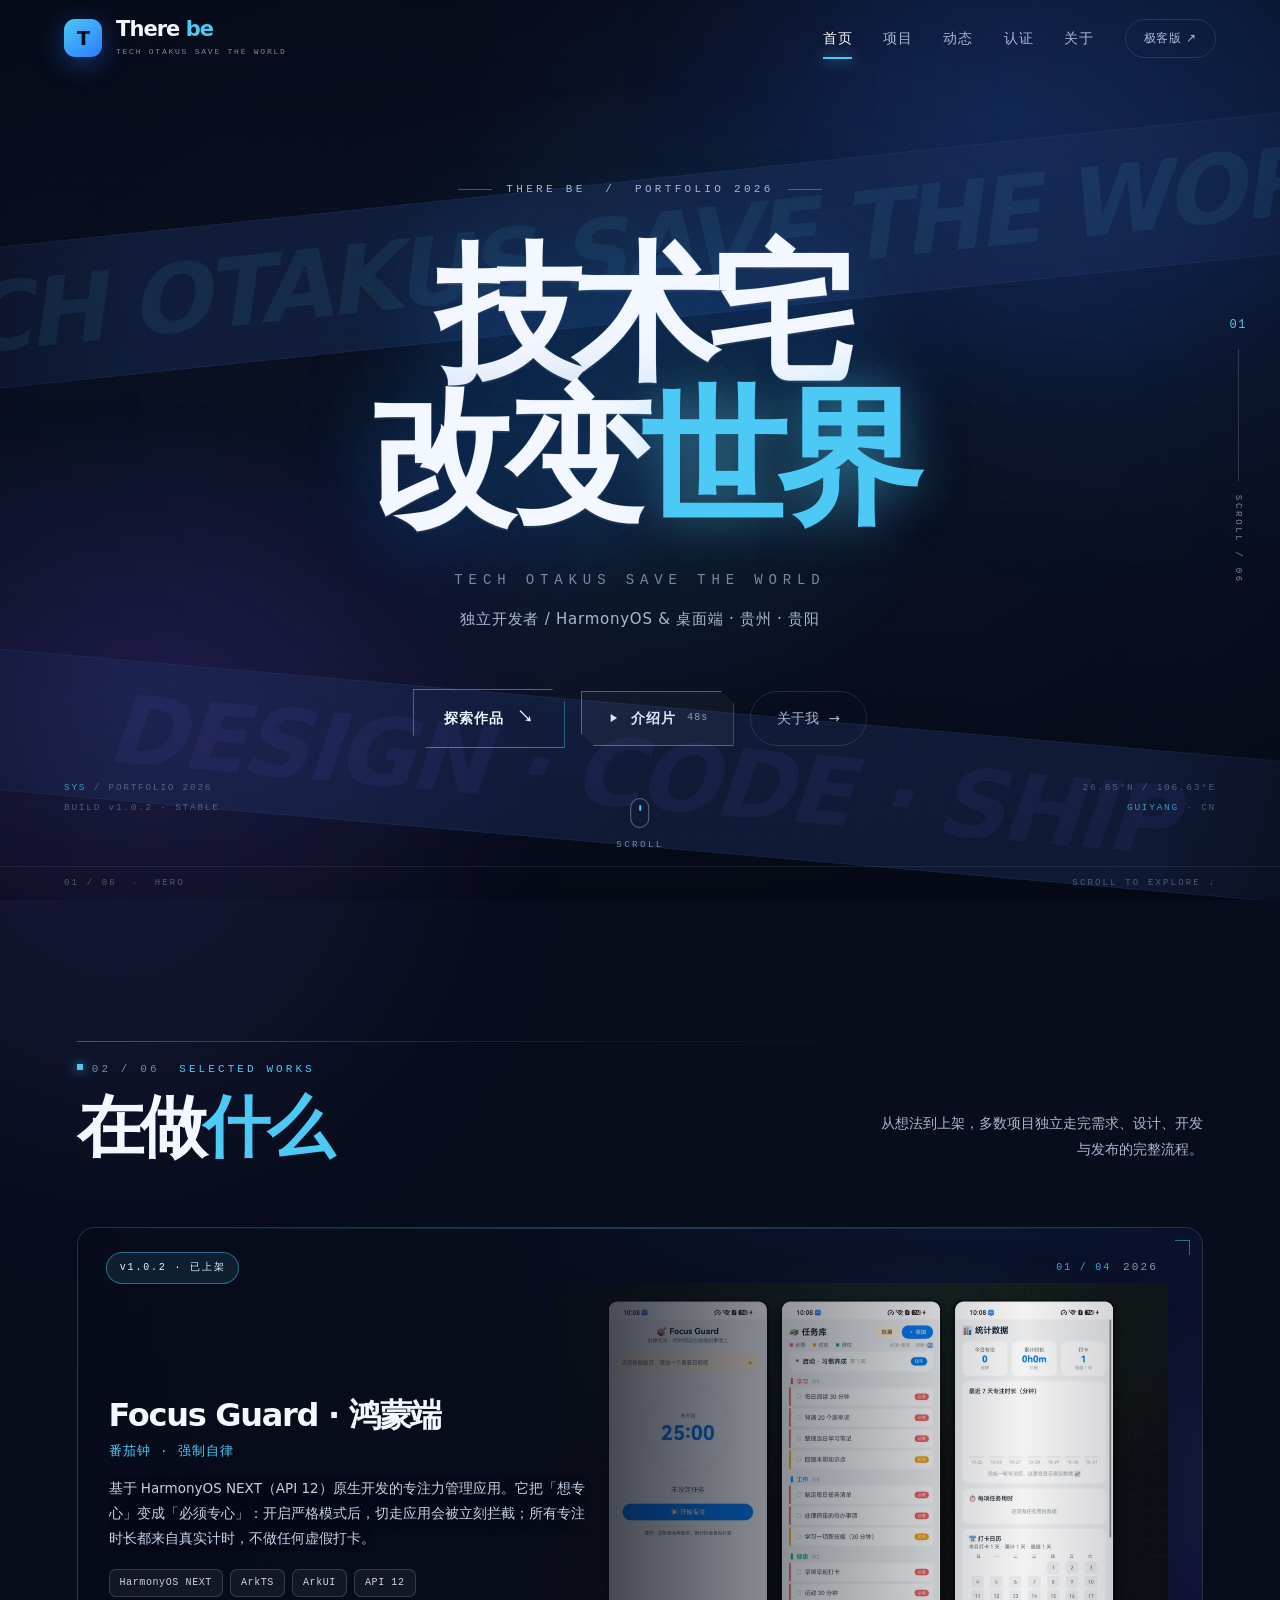
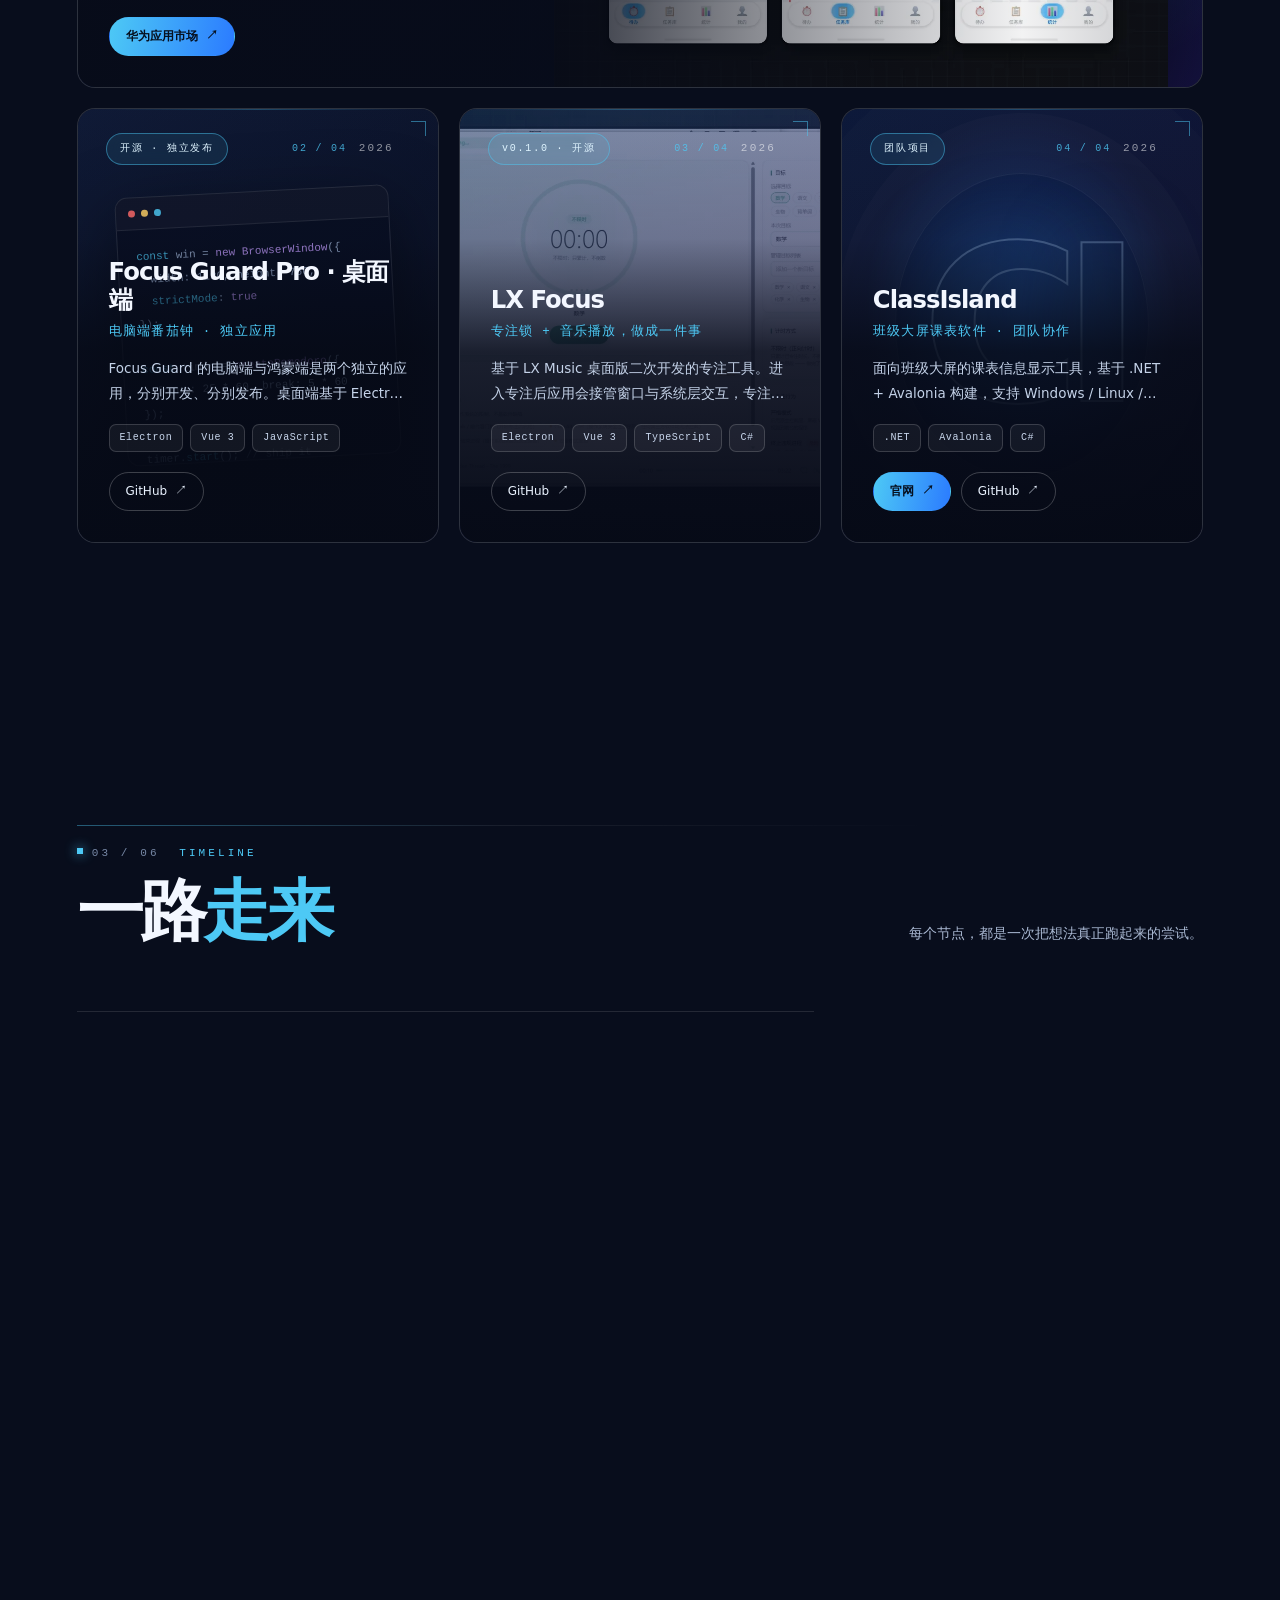
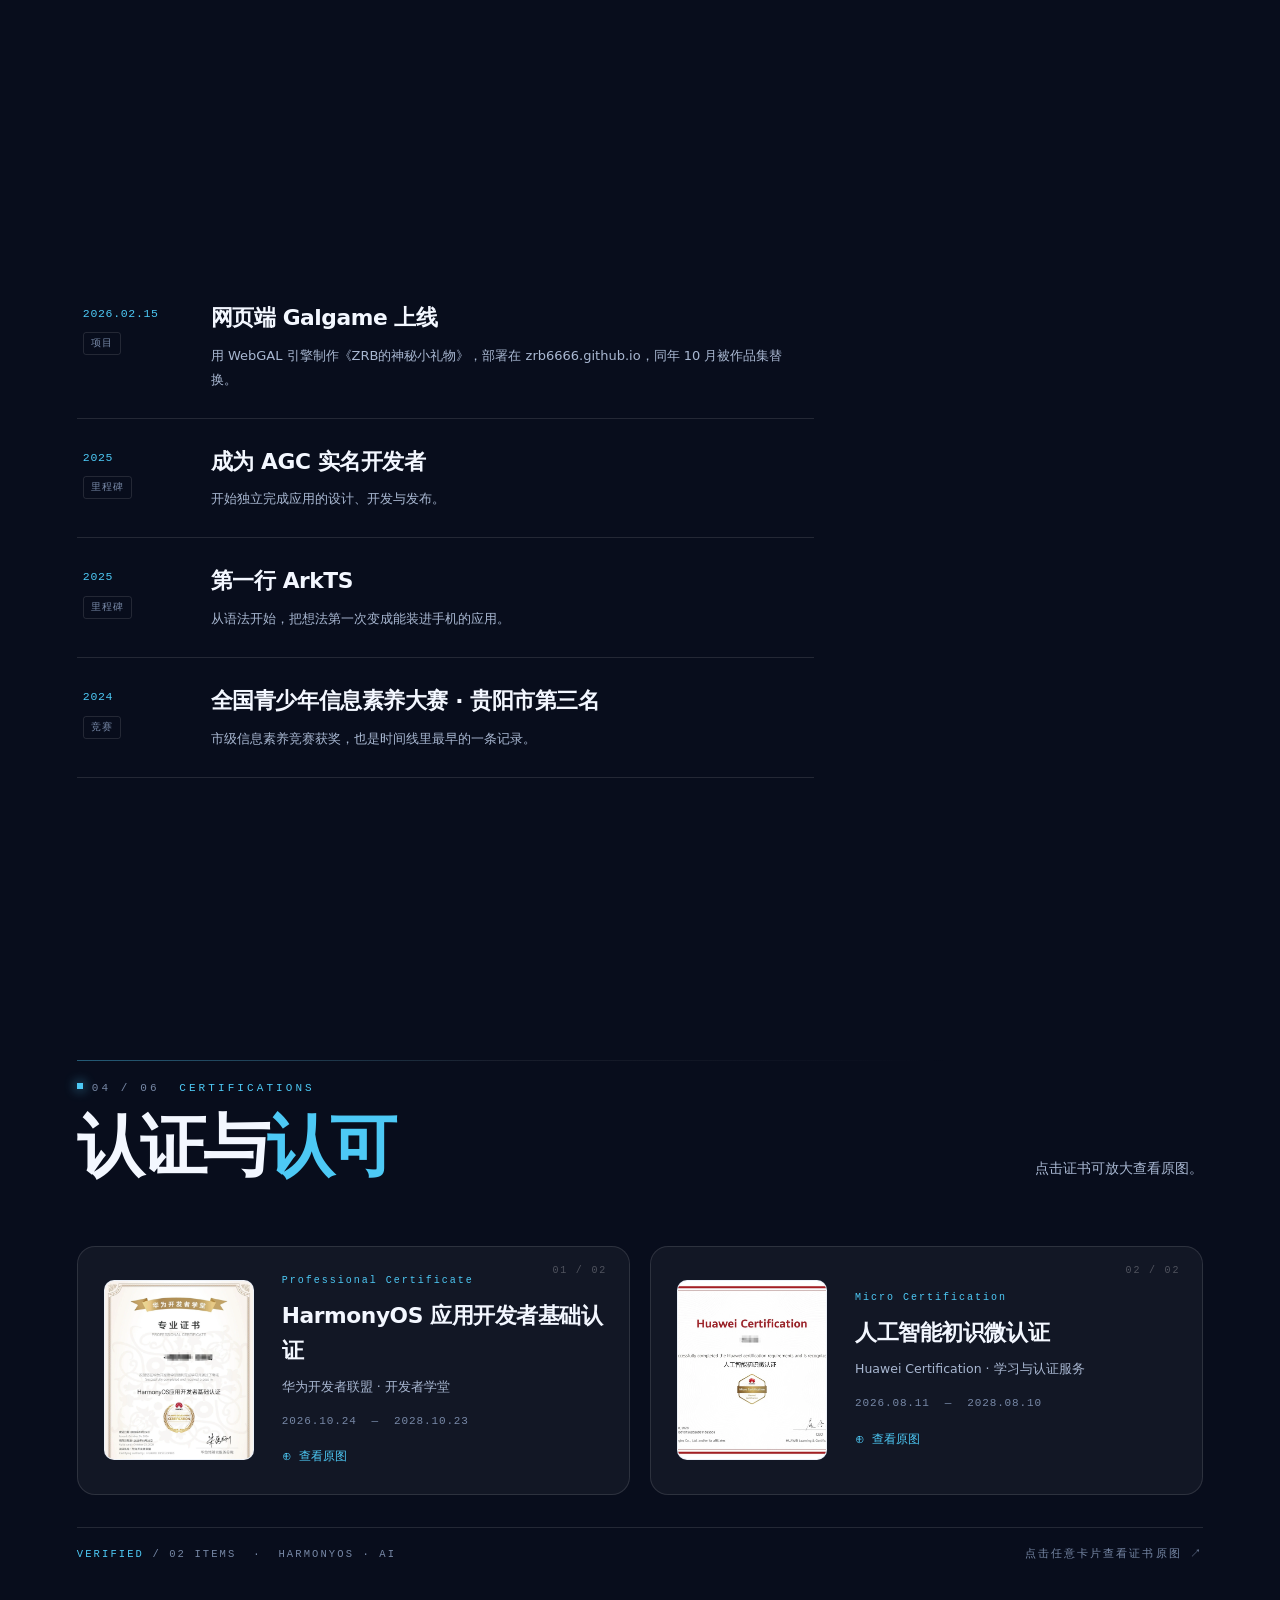
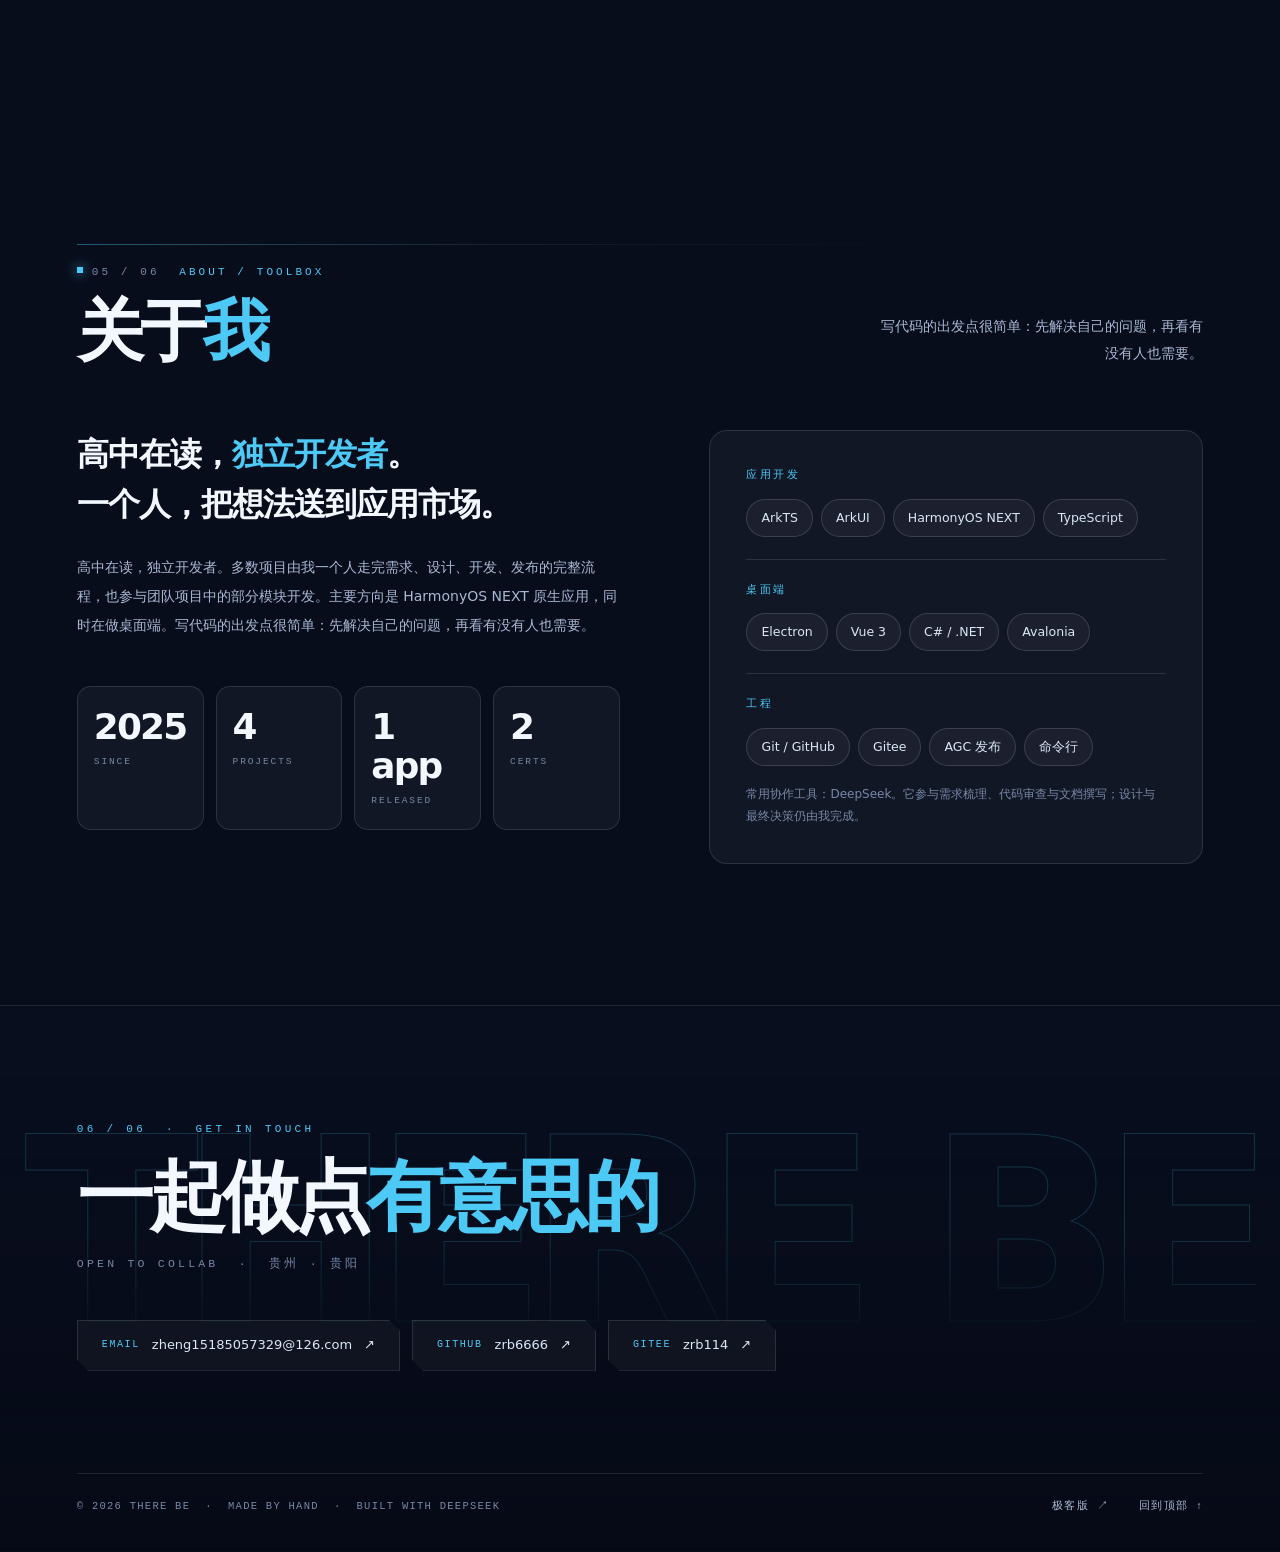
==== commit 77ad817d: "时间轴支持精确日期与标签，年份跨度自动计算" ====
--- a/mihoyo.html
+++ b/mihoyo.html
@@ -357,7 +357,8 @@
 }
 .news-item:hover::before{opacity:1}
 .news-item:hover{background:rgba(255,255,255,.035);padding-left:16px}
-.news-time{font-family:var(--mono);font-size:12px;letter-spacing:.16em;color:var(--cyan);padding-top:4px}
+.news-time{font-family:var(--mono);font-size:11.5px;letter-spacing:.06em;color:var(--cyan);padding-top:4px;display:block}
+.news-tag{display:block;width:max-content;margin-top:9px;font-family:var(--mono);font-size:9.5px;letter-spacing:.12em;font-style:normal;color:var(--dim);border:1px solid var(--line);border-radius:3px;padding:3px 7px}
 .news-title{font-size:clamp(17px,1.7vw,22px);font-weight:800;letter-spacing:-.02em}
 .news-desc{font-size:13px;color:var(--sub);line-height:1.85;margin-top:8px}
 .news-aside{position:relative;padding-top:8px}
@@ -555,7 +556,7 @@
   .v-phone img{height:96%;width:auto;right:0;bottom:0;opacity:.95}
   .v-window .win{height:74%;width:84%}
   .v-mono span{font-size:140px}
-  .news-item{grid-template-columns:70px 1fr;gap:14px;padding:22px 2px}
+  .news-item{grid-template-columns:86px 1fr;gap:14px;padding:22px 2px}
   .stats-grid{grid-template-columns:repeat(2,1fr)}
   .cert-card{grid-template-columns:110px 1fr;gap:18px;padding:18px}
   .cert-thumb{height:140px}
@@ -667,8 +668,8 @@
     <div class="news">
       <div class="news-list" id="newsList"></div>
       <div class="news-aside reveal d2">
-        <div class="big">2025<br>2026</div>
-        <p>从第一行 ArkTS，到应用真正上架华为应用市场。中间没有捷径，只有不断重写、测试、提交与等待审核。</p>
+        <div class="big" id="tlSpan">2024<br>2026</div>
+        <p>从 2024 年的市级竞赛，到 2026 年应用上架与作品集发布；中间有开源项目、开发者认证，还有一款网页 Galgame。</p>
         <div class="dotline"><i></i><i></i><i></i><i></i></div>
       </div>
     </div>
@@ -791,9 +792,12 @@
   }).join('');
 
   /* ---------- 时间线 ---------- */
+  var ys=S.timeline.map(function(n){return parseInt(n.time,10);}).filter(function(x){return !isNaN(x);});
+  if(ys.length)$('#tlSpan').innerHTML=Math.min.apply(null,ys)+'<br>'+Math.max.apply(null,ys);
   $('#newsList').innerHTML = S.timeline.map(function (n, i) {
     return '<div class="news-item reveal d' + Math.min(i + 1, 4) + '">' +
-      '<span class="news-time">' + esc(n.time) + '</span>' +
+      '<span class="news-time">' + esc(n.date || n.time) +
+        (n.tag ? '<i class="news-tag">' + esc(n.tag) + '</i>' : '') + '</span>' +
       '<div><div class="news-title">' + esc(n.title) + '</div>' +
       '<div class="news-desc">' + esc(n.desc) + '</div></div></div>';
   }).join('');
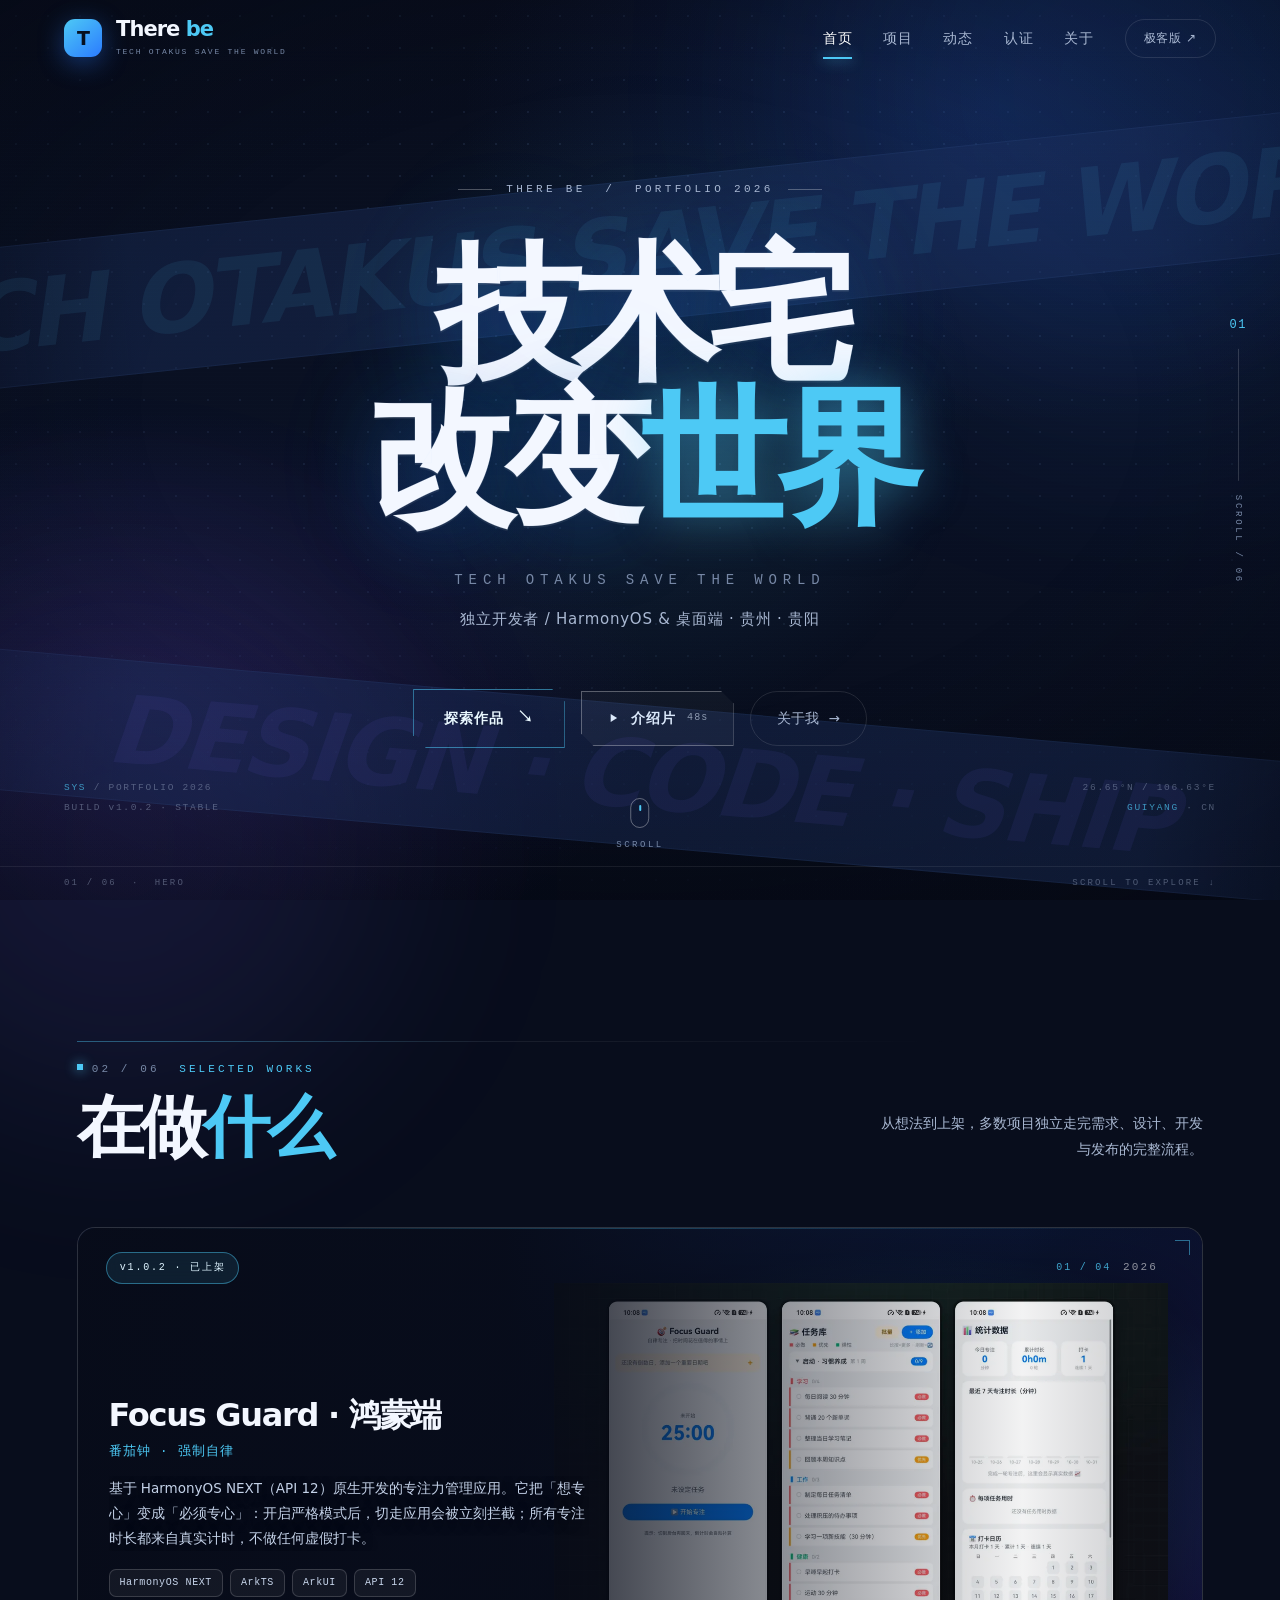
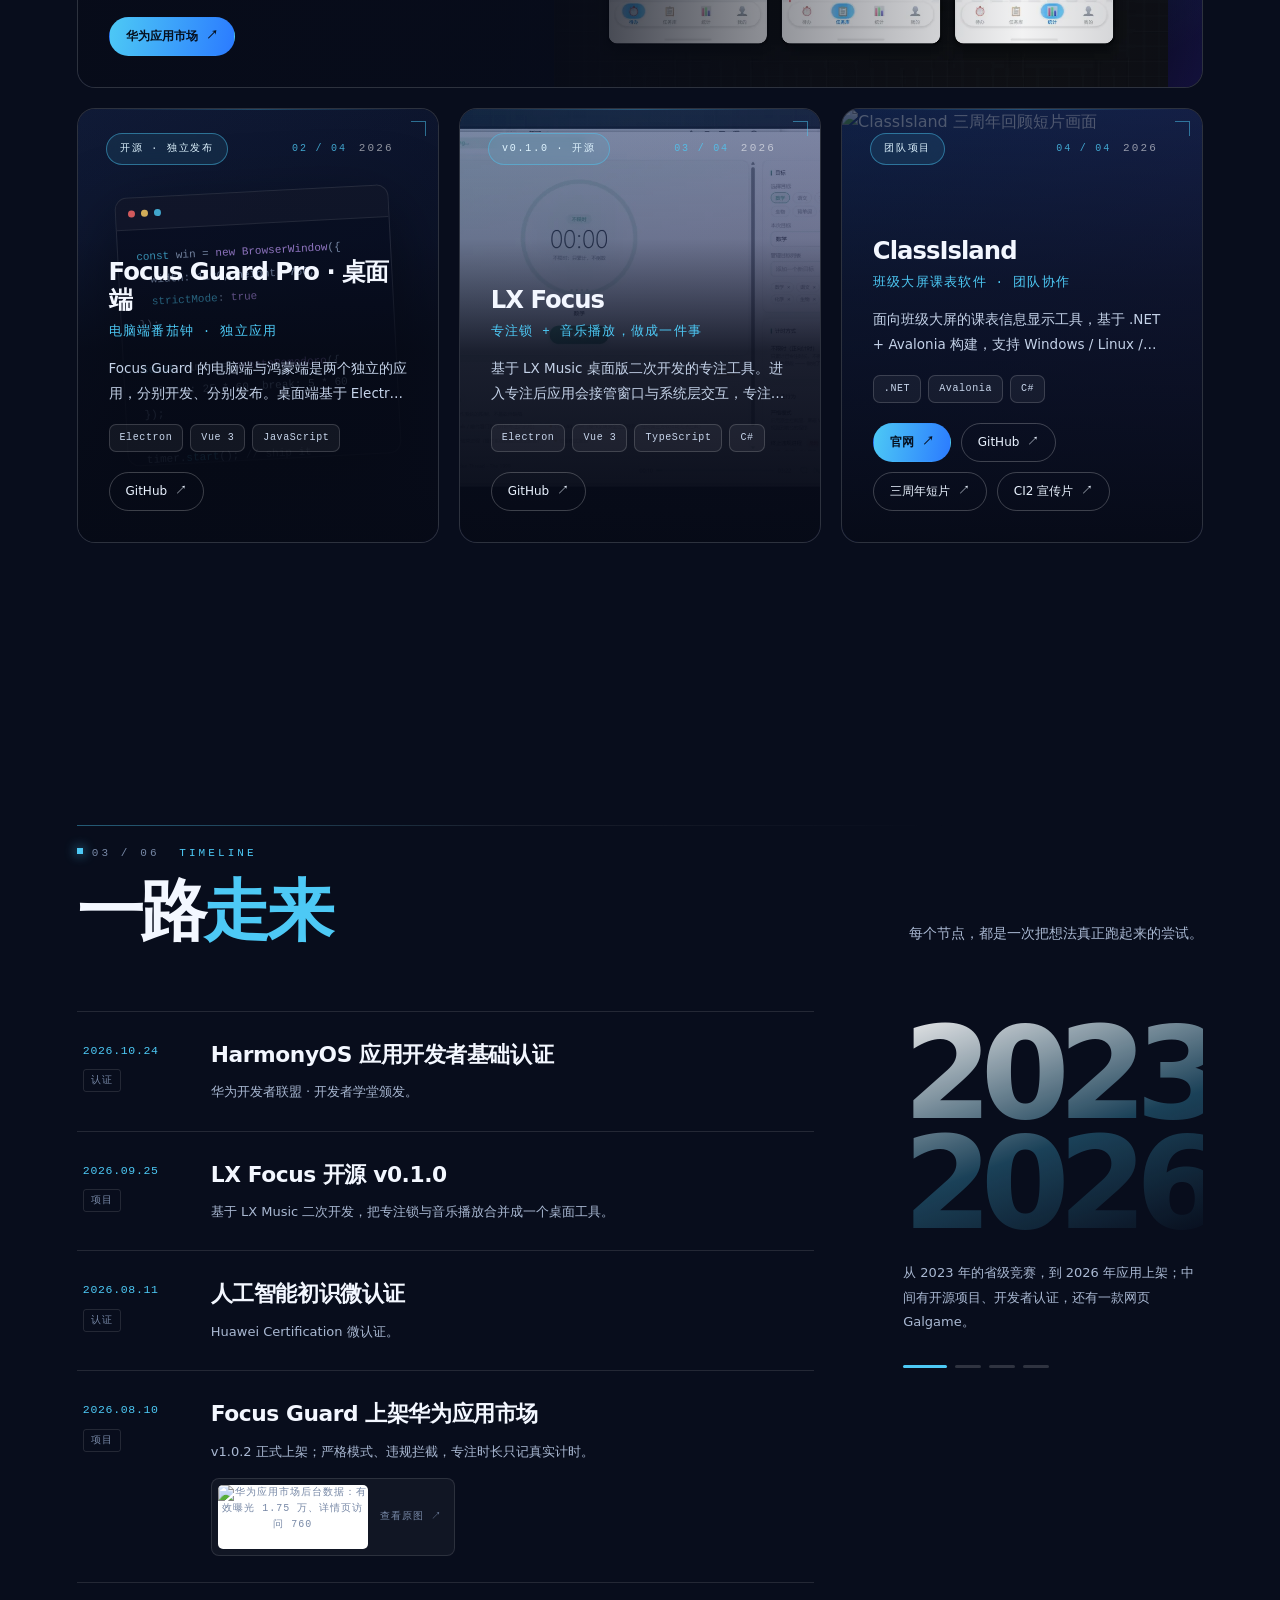
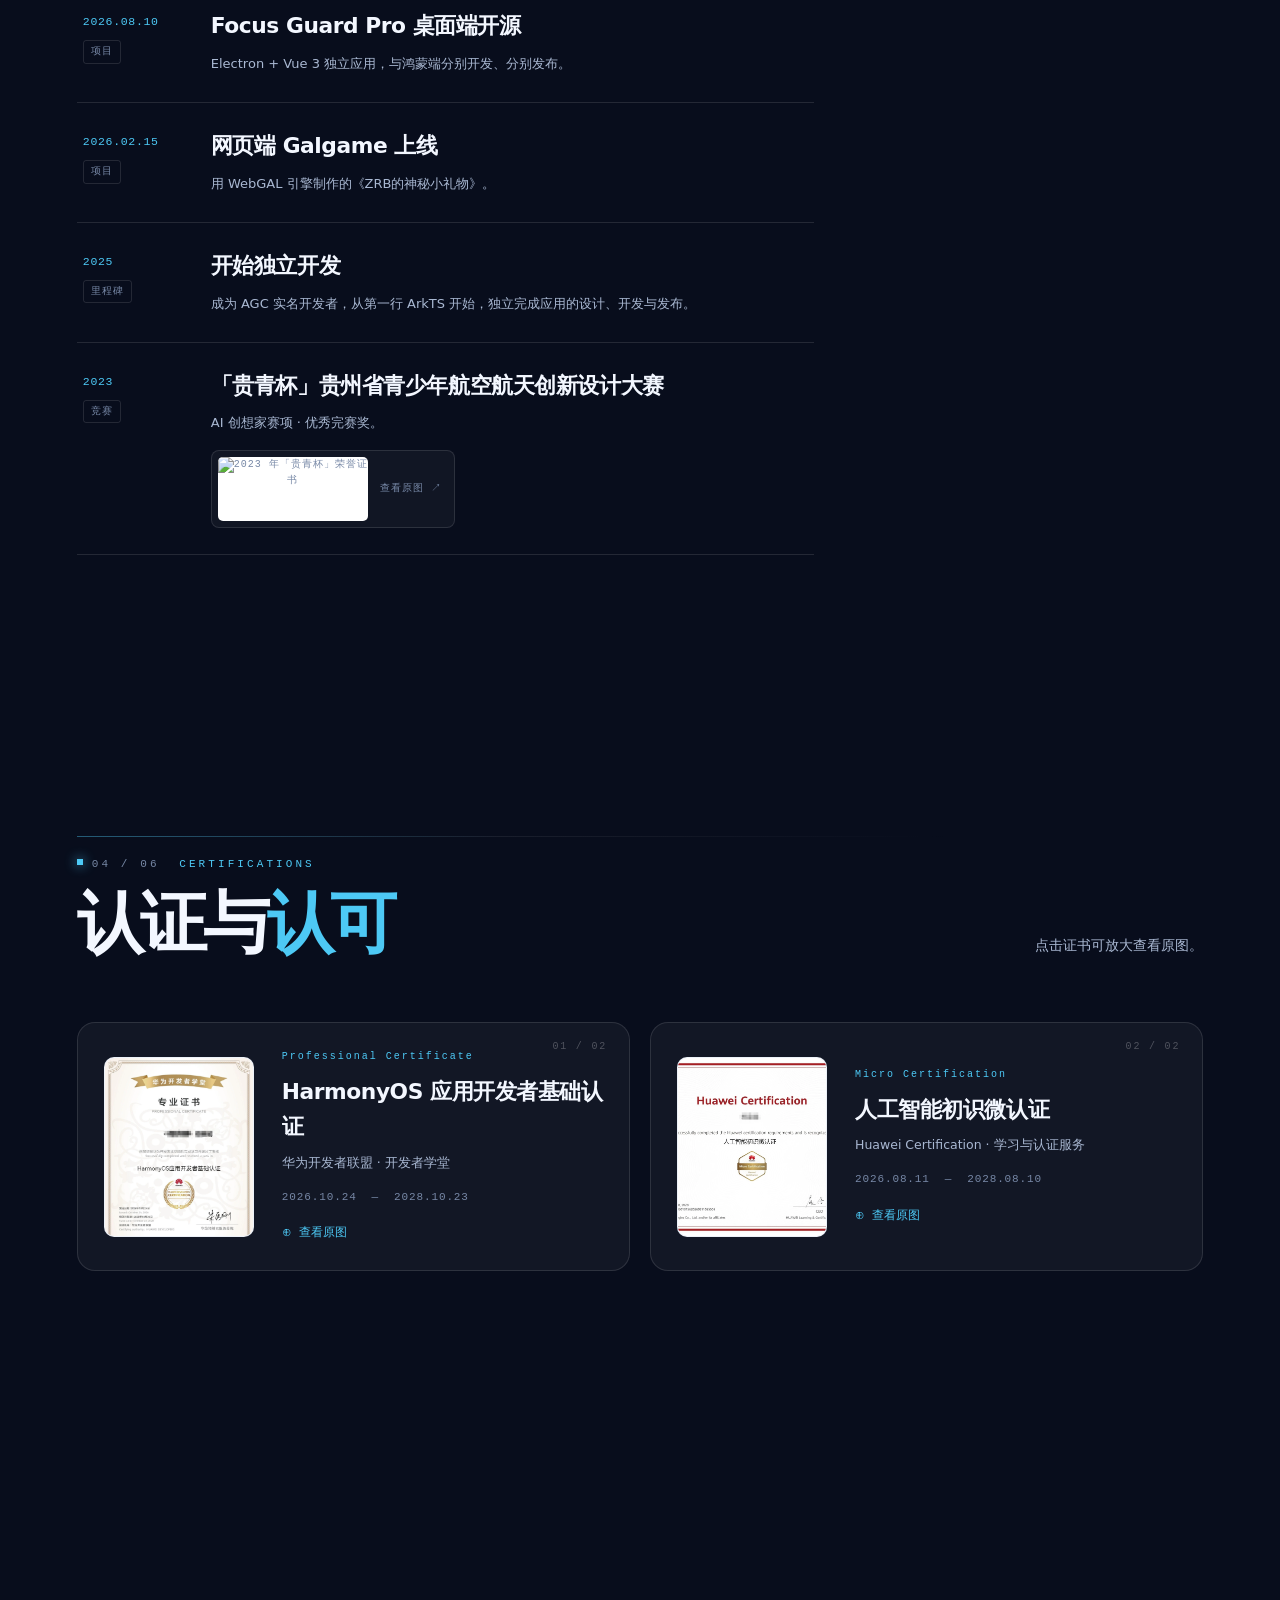
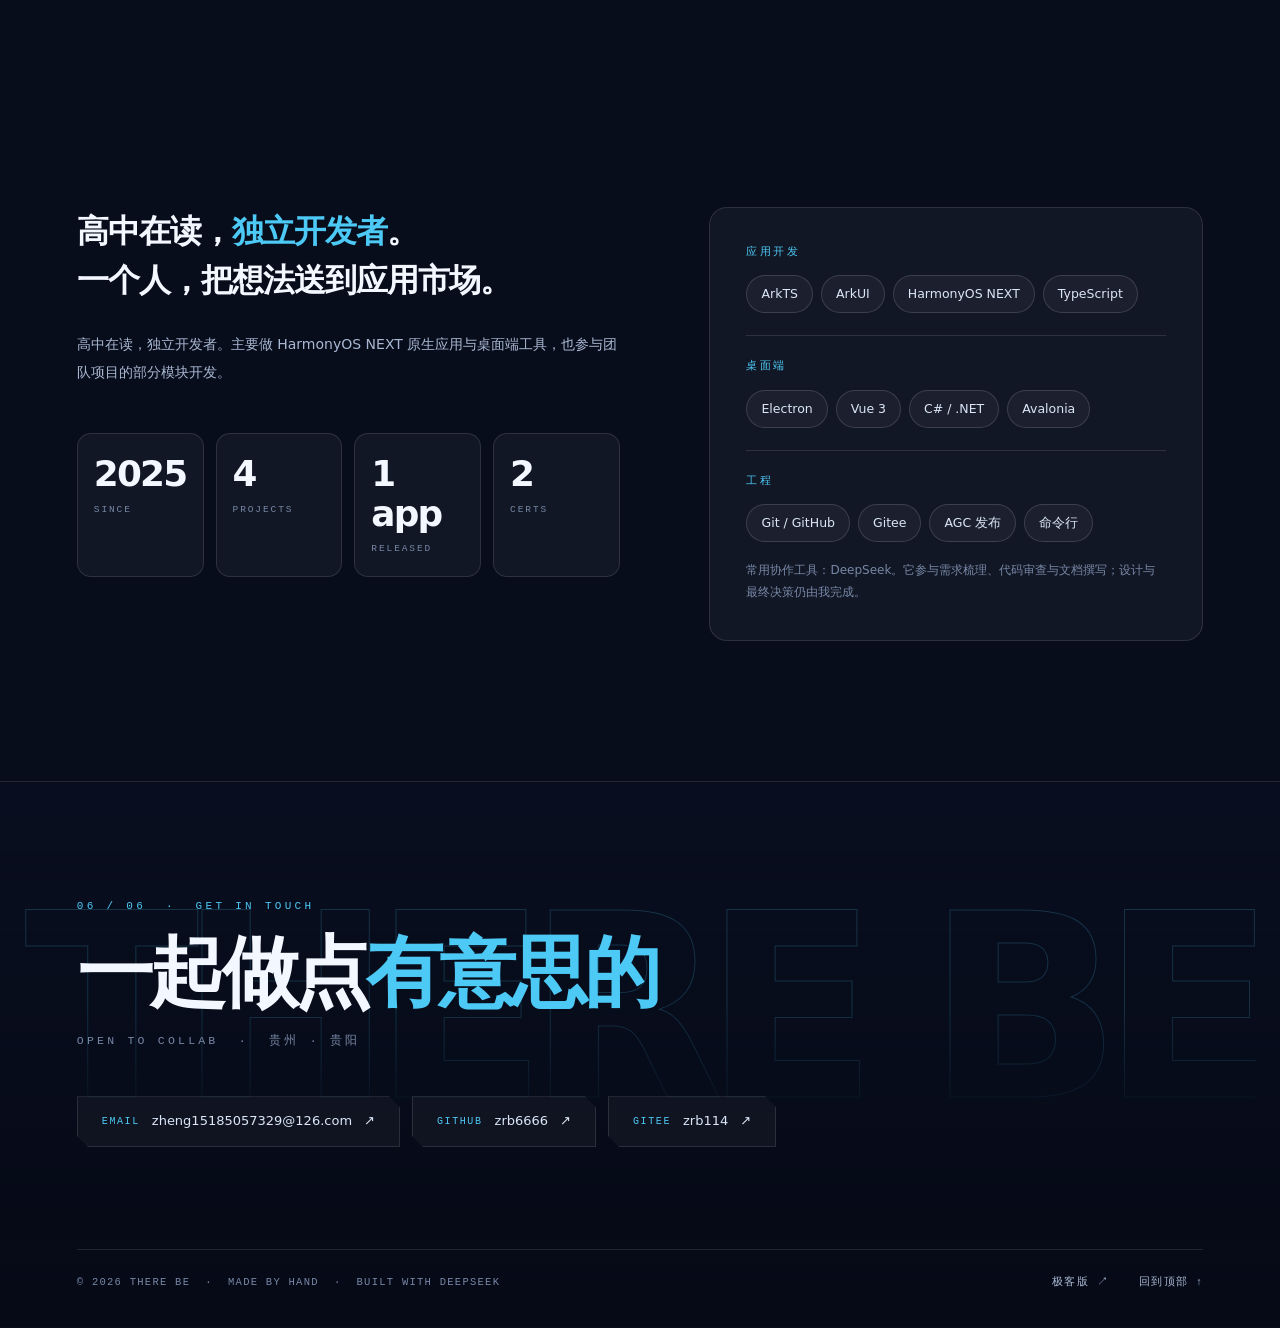
==== commit 77df896b: "时间轴配图、ClassIsland 短片封面与年份跨距更新" ====
--- a/mihoyo.html
+++ b/mihoyo.html
@@ -313,6 +313,8 @@
 .v-shot{background:linear-gradient(140deg,#101c3c,#0a1430)}
 .v-shot img{width:100%;height:100%;object-fit:cover;opacity:.72;filter:brightness(.78) saturate(.9)}
 .v-shot::after{content:"";position:absolute;inset:0;background:linear-gradient(140deg,rgba(43,123,255,.16),rgba(124,107,255,.20))}
+.v-ci-shot img{filter:brightness(.58) saturate(.85);opacity:.9}
+.card.ci-card .card-shade{background:linear-gradient(180deg,rgba(7,11,24,.32) 0%,rgba(7,11,24,.70) 42%,rgba(6,10,22,.97) 100%)}
 .v-window{
   background:linear-gradient(140deg,#101b38,#0b1228 70%,#161a3e);
   display:grid;place-items:center;
@@ -359,6 +361,9 @@
 .news-item:hover{background:rgba(255,255,255,.035);padding-left:16px}
 .news-time{font-family:var(--mono);font-size:11.5px;letter-spacing:.06em;color:var(--cyan);padding-top:4px;display:block}
 .news-tag{display:block;width:max-content;margin-top:9px;font-family:var(--mono);font-size:9.5px;letter-spacing:.12em;font-style:normal;color:var(--dim);border:1px solid var(--line);border-radius:3px;padding:3px 7px}
+.news-shot{display:inline-flex;align-items:center;gap:12px;margin-top:14px;padding:6px 12px 6px 6px;border:1px solid var(--line);border-radius:8px;background:rgba(255,255,255,.04);color:var(--dim);font-family:var(--mono);font-size:10px;letter-spacing:.1em;cursor:zoom-in;transition:border-color .25s,color .25s}
+.news-shot:hover{border-color:var(--cyan);color:#fff}
+.news-shot img{height:64px;width:auto;max-width:150px;object-fit:contain;background:#fff;border-radius:5px}
 .news-title{font-size:clamp(17px,1.7vw,22px);font-weight:800;letter-spacing:-.02em}
 .news-desc{font-size:13px;color:var(--sub);line-height:1.85;margin-top:8px}
 .news-aside{position:relative;padding-top:8px}
@@ -669,7 +674,7 @@
       <div class="news-list" id="newsList"></div>
       <div class="news-aside reveal d2">
         <div class="big" id="tlSpan">2024<br>2026</div>
-        <p>从 2024 年的市级竞赛，到 2026 年应用上架与作品集发布；中间有开源项目、开发者认证，还有一款网页 Galgame。</p>
+        <p>从 2023 年的省级竞赛，到 2026 年应用上架；中间有开源项目、开发者认证，还有一款网页 Galgame。</p>
         <div class="dotline"><i></i><i></i><i></i><i></i></div>
       </div>
     </div>
@@ -764,11 +769,12 @@
     '<div class="card-visual v-phone"><img src="assets/screenshots/focus-guard-harmony.webp" alt="Focus Guard 鸿蒙端真机截图"></div>',
     '<div class="card-visual v-window"><div class="win"><div class="bar"><i></i><i></i><i></i></div><div class="code"><b>const</b> win = <u>new BrowserWindow</u>({<br>&nbsp;&nbsp;width: 1180, height: 760,<br>&nbsp;&nbsp;<b>strictMode</b>: <u>true</u><br>});<br><br><b>const</b> timer = <u>createPomodoro</u>({<br>&nbsp;&nbsp;focus: 25 * 60, break: 5 * 60<br>});<br><br>timer.<b>start</b>(); <span style="color:#5c6b85">// ship it</span></div></div></div>',
     '<div class="card-visual v-shot"><img src="assets/screenshots/lx-focus.webp" alt="LX Focus 桌面端截图"></div>',
-    '<div class="card-visual v-mono"><span>CI</span></div>'
+    '<div class="card-visual v-shot v-ci-shot"><img src="' + esc((S.projects[3] && S.projects[3].cover) || 'assets/screenshots/classisland.webp') + '" alt="ClassIsland 三周年回顾短片画面"></div>'
   ];
 
   $('#worksGrid').innerHTML = S.projects.map(function (p, i) {
     var wide = p.featured ? ' wide' : '';
+    var ciCls = (i === 3) ? ' ci-card' : '';
     var links = [];
     if (p.demo) links.push('<a class="primary" href="' + esc(p.demo) + '" target="_blank" rel="noopener">' + esc(p.demoLabel || '在线演示') + ' <span class="arrow">↗</span></a>');
     (p.links || []).forEach(function (l) {
@@ -776,7 +782,7 @@
     });
     var tags = (p.stack || []).slice(0, 4).map(function (t) { return '<span>' + esc(t) + '</span>'; }).join('');
     return '' +
-      '<article class="card' + wide + ' reveal' + (i ? ' d' + Math.min(i, 4) : '') + '">' +
+      '<article class="card' + wide + ciCls + ' reveal' + (i ? ' d' + Math.min(i, 4) : '') + '">' +
         visuals[i % visuals.length] +
         '<div class="card-shade"></div>' +
         '<i class="card-corner" aria-hidden="true"></i>' +
@@ -799,7 +805,11 @@
       '<span class="news-time">' + esc(n.date || n.time) +
         (n.tag ? '<i class="news-tag">' + esc(n.tag) + '</i>' : '') + '</span>' +
       '<div><div class="news-title">' + esc(n.title) + '</div>' +
-      '<div class="news-desc">' + esc(n.desc) + '</div></div></div>';
+      '<div class="news-desc">' + esc(n.desc) + '</div>' +
+      (n.image ? '<button class="news-shot" type="button" data-lb-src="' + esc(n.image) +
+        '" aria-label="查看配图：' + esc(n.title) + '"><img src="' + esc(n.image) +
+        '" alt="' + esc(n.imageAlt || n.title) + '" loading="lazy"><span>查看原图 ↗</span></button>' : '') +
+      '</div></div>';
   }).join('');
 
   /* ---------- 认证 ---------- */
@@ -844,6 +854,9 @@
   }
   $('#certsGrid').addEventListener('click', function (e) {
     var card = e.target.closest('.cert-card'); if (card) openLb(card.dataset.img);
+  });
+  $('#newsList').addEventListener('click', function (e) {
+    var b = e.target.closest('[data-lb-src]'); if (b) openLb(b.getAttribute('data-lb-src'));
   });
   $('#certsGrid').addEventListener('keydown', function (e) {
     if (e.key === 'Enter' || e.key === ' ') {
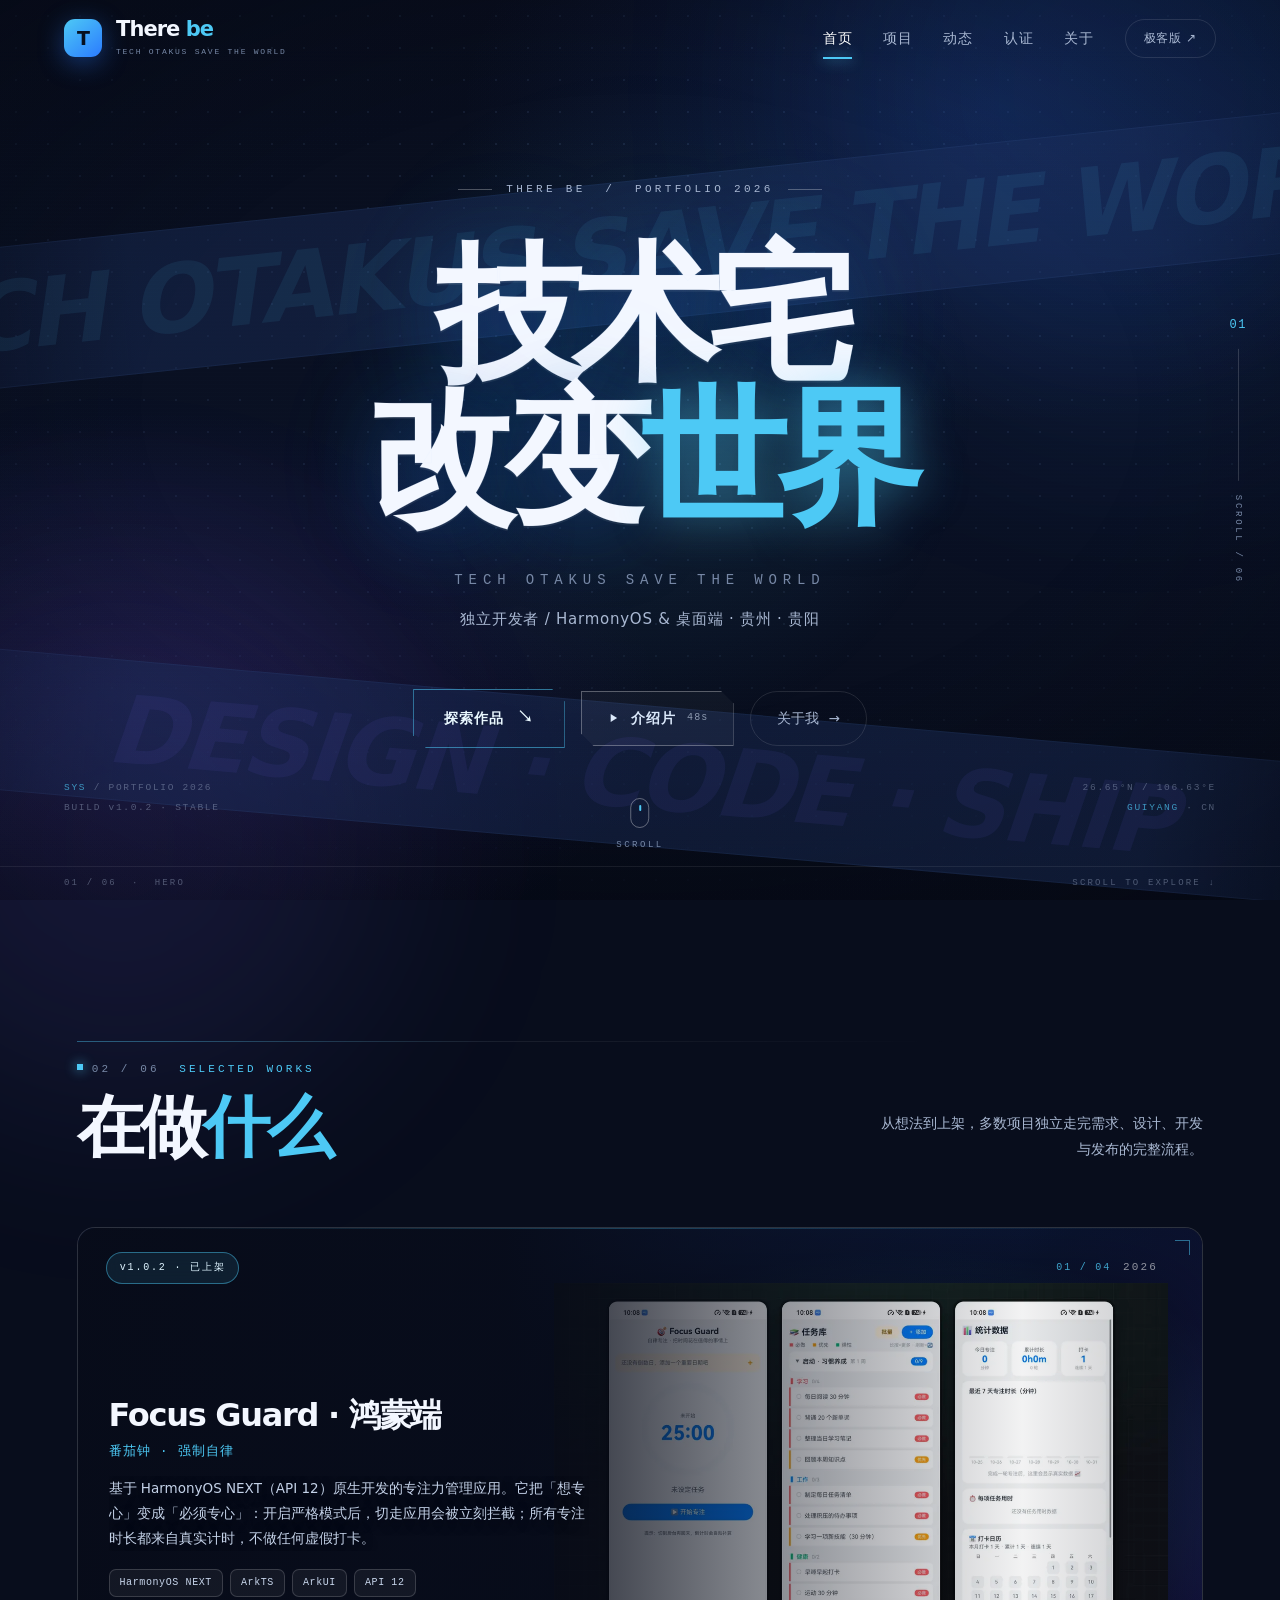
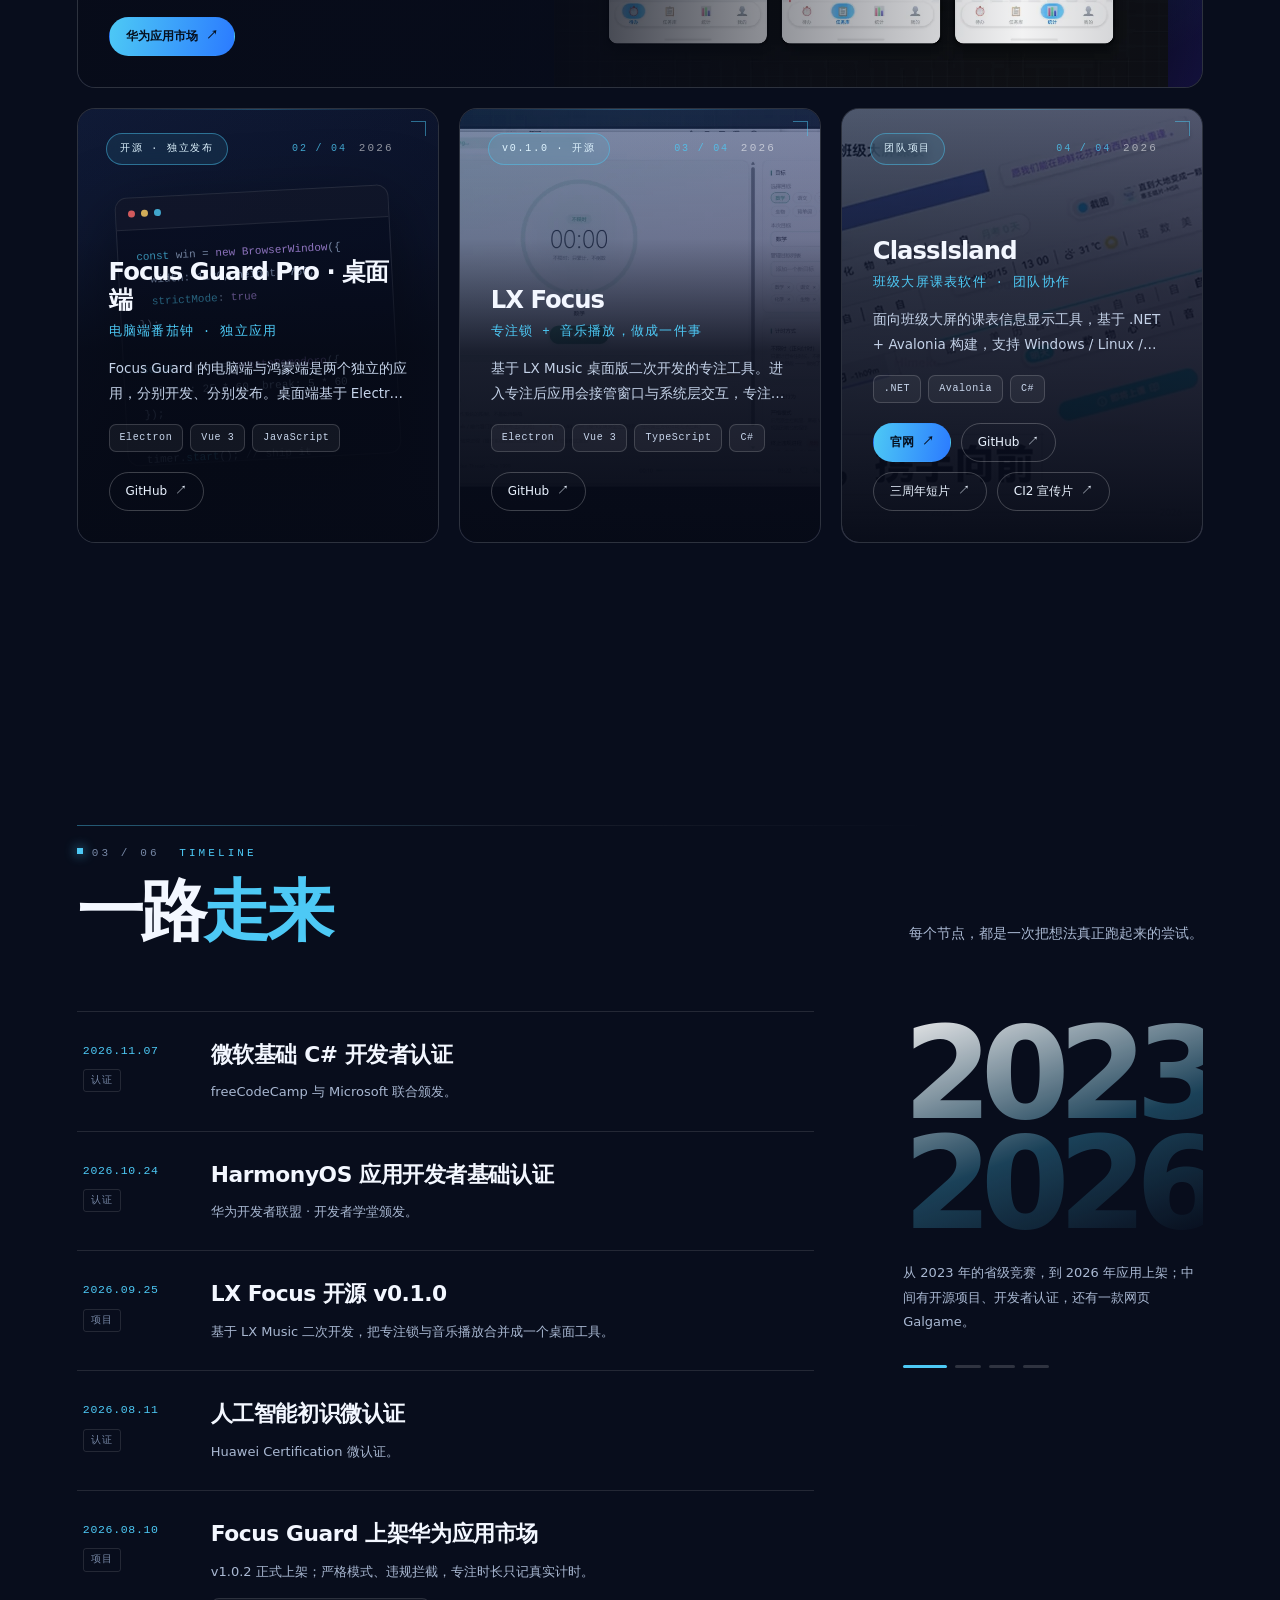
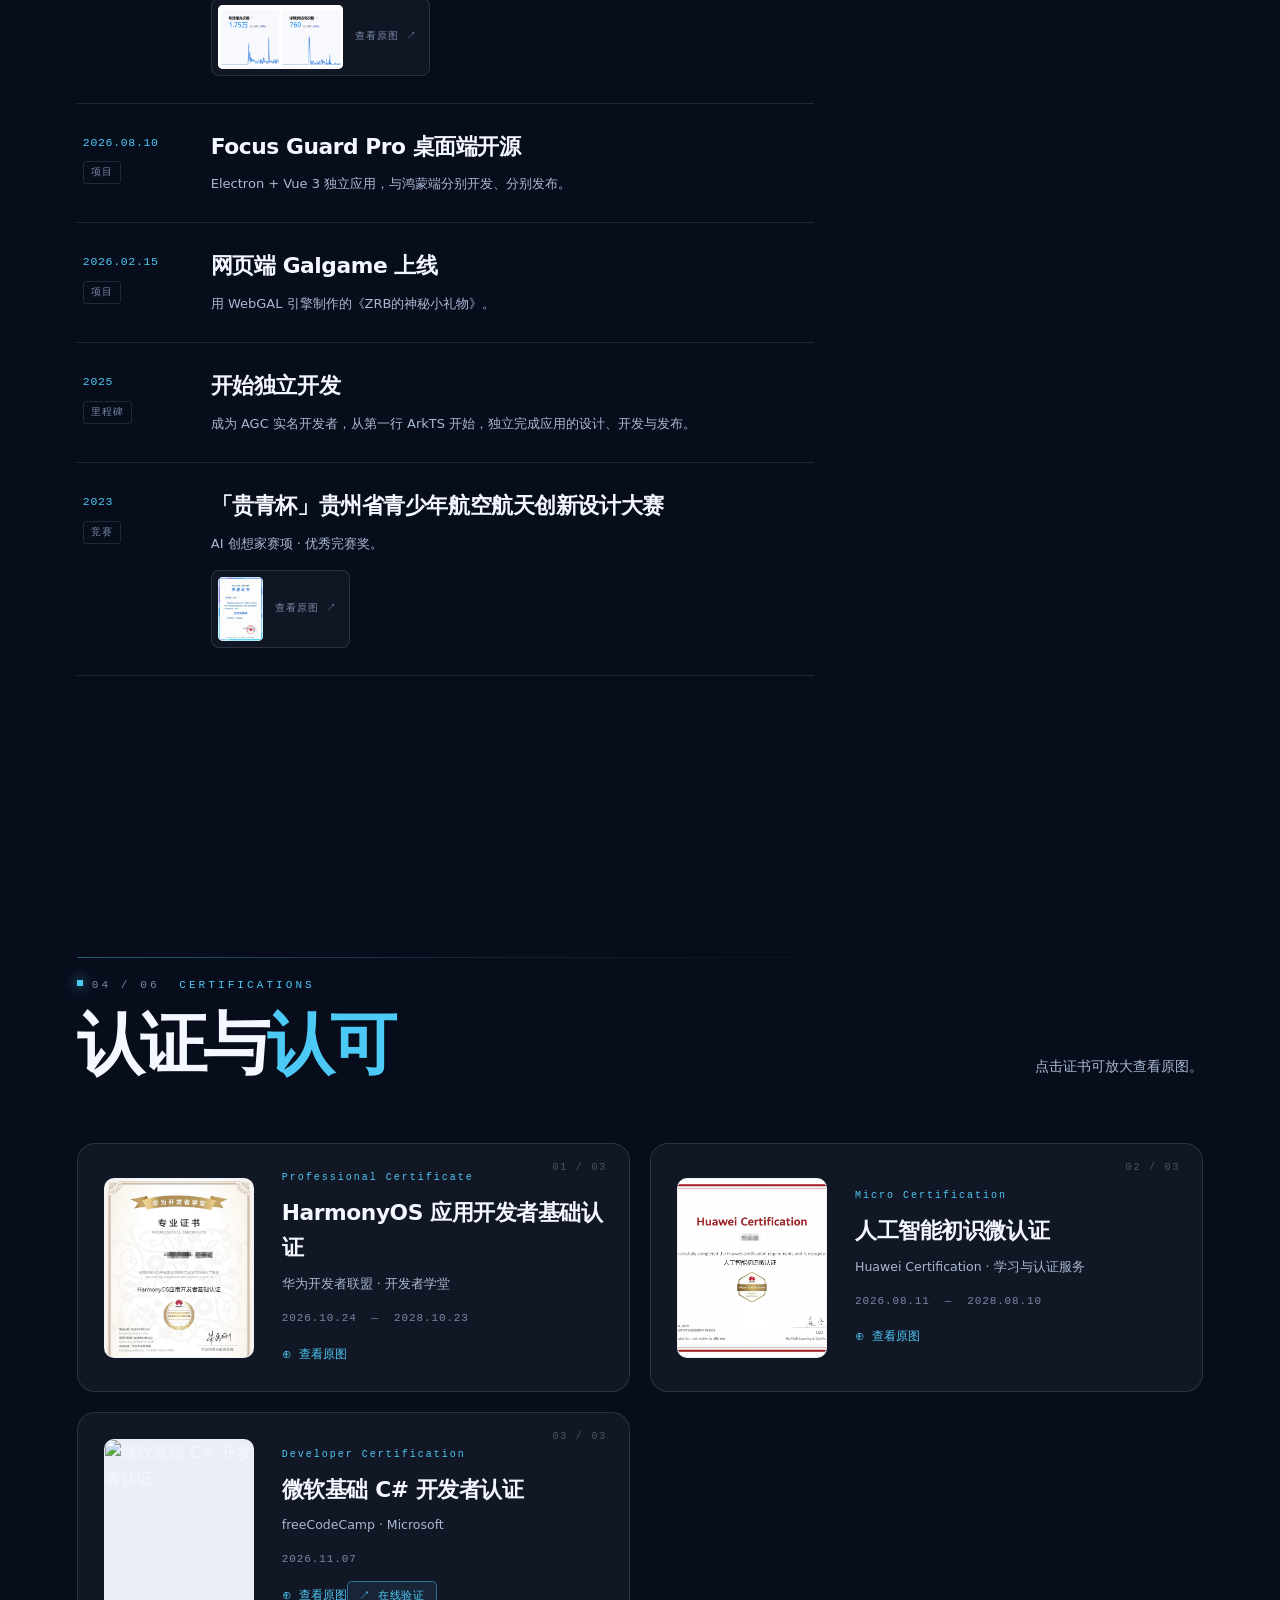
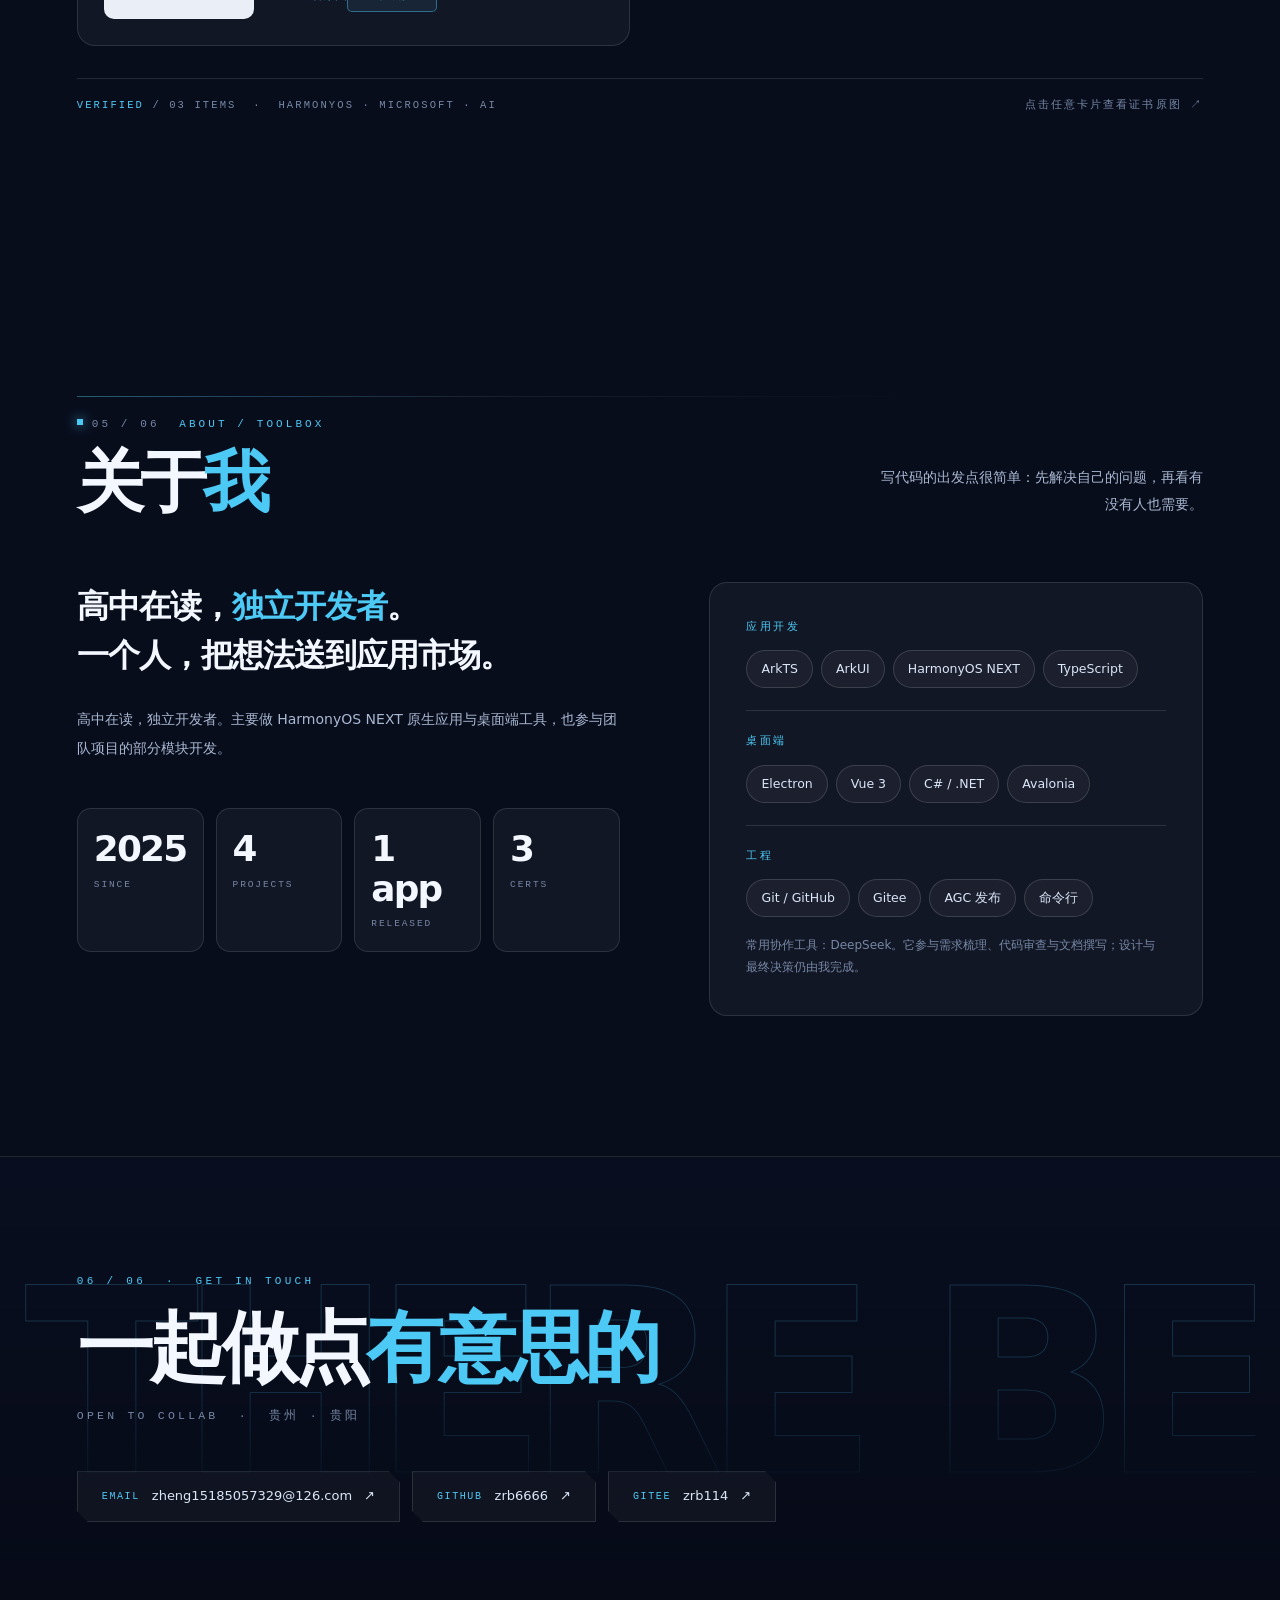
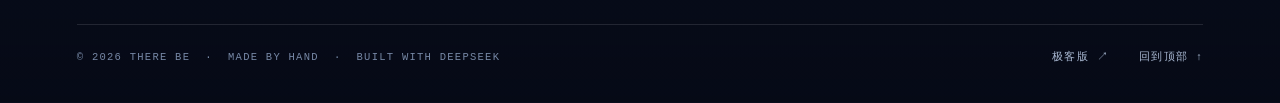
==== commit 1ef8a3cc: "认证卡支持验证链接，数量动态化" ====
--- a/mihoyo.html
+++ b/mihoyo.html
@@ -410,6 +410,8 @@
 .cert-org{font-size:12.5px;color:var(--sub);margin-top:8px}
 .cert-meta{font-family:var(--mono);font-size:11px;color:var(--dim);margin-top:16px;letter-spacing:.08em}
 .cert-zoom{display:inline-flex;align-items:center;gap:7px;font-size:11.5px;color:var(--cyan);margin-top:18px;font-family:var(--mono)}
+.cert-link{display:inline-flex;align-items:center;gap:6px;margin-top:12px;padding:6px 11px;border:1px solid rgba(77,201,245,.45);border-radius:5px;font-family:var(--mono);font-size:10.5px;letter-spacing:.08em;color:var(--cyan);text-decoration:none;background:rgba(77,201,245,.08);transition:background .25s,color .25s}
+.cert-link:hover,.cert-link:visited{color:#eaf8ff;background:rgba(77,201,245,.2)}
 
 /* ---------- 05 关于 / 技术栈 ---------- */
 .about{display:grid;grid-template-columns:minmax(0,1.1fr) minmax(0,1fr);gap:clamp(40px,7vw,96px);align-items:start}
@@ -690,7 +692,7 @@
       <div class="sec-side">点击证书可放大查看原图。</div>
     </div>
     <div class="certs-grid" id="certsGrid"></div>
-    <div class="cert-foot reveal"><span><b>VERIFIED</b> / 02 ITEMS &nbsp;·&nbsp; HARMONYOS · AI</span><span>点击任意卡片查看证书原图 ↗</span></div>
+    <div class="cert-foot reveal"><span><b>VERIFIED</b> / <span id="certCount">03</span> ITEMS &nbsp;·&nbsp; HARMONYOS · MICROSOFT · AI</span><span>点击任意卡片查看证书原图 ↗</span></div>
   </section>
 
   <!-- 05 关于 -->
@@ -813,6 +815,7 @@
   }).join('');
 
   /* ---------- 认证 ---------- */
+  $('#certCount').textContent = String(S.certs.length).padStart(2, '0');
   $('#certsGrid').innerHTML = S.certs.map(function (c, i) {
     return '<div class="cert-card reveal d' + (i + 1) + '" data-img="' + esc(c.image || '') + '" tabindex="0" role="button" aria-label="放大查看 ' + esc(c.name) + '">' +
       '<span class="cert-no">' + String(i + 1).padStart(2, '0') + ' / ' + String(S.certs.length).padStart(2, '0') + '</span>' +
@@ -820,8 +823,10 @@
       '<div><div class="cert-level">' + esc(c.level || 'CERTIFICATE') + '</div>' +
       '<div class="cert-name">' + esc(c.name) + '</div>' +
       '<div class="cert-org">' + esc(c.org) + '</div>' +
-      '<div class="cert-meta">' + esc(c.issued) + ' &nbsp;—&nbsp; ' + esc(c.valid) + '</div>' +
-      '<div class="cert-zoom">⊕ 查看原图</div></div></div>';
+      '<div class="cert-meta">' + esc(c.issued) + (c.valid ? ' &nbsp;—&nbsp; ' + esc(c.valid) : '') + '</div>' +
+      '<div class="cert-zoom">⊕ 查看原图</div>' +
+      (c.verify ? '<a class="cert-link" href="' + esc(c.verify) + '" target="_blank" rel="noopener">↗ 在线验证</a>' : '') +
+      '</div></div>';
   }).join('');
 
   /* ---------- 关于 ---------- */
@@ -853,12 +858,14 @@
     if (lastFocus && lastFocus.focus) lastFocus.focus();
   }
   $('#certsGrid').addEventListener('click', function (e) {
+    if (e.target.closest('a')) return;
     var card = e.target.closest('.cert-card'); if (card) openLb(card.dataset.img);
   });
   $('#newsList').addEventListener('click', function (e) {
     var b = e.target.closest('[data-lb-src]'); if (b) openLb(b.getAttribute('data-lb-src'));
   });
   $('#certsGrid').addEventListener('keydown', function (e) {
+    if (e.target.closest('a')) return;
     if (e.key === 'Enter' || e.key === ' ') {
       var card = e.target.closest('.cert-card');
       if (card) { e.preventDefault(); openLb(card.dataset.img); }
